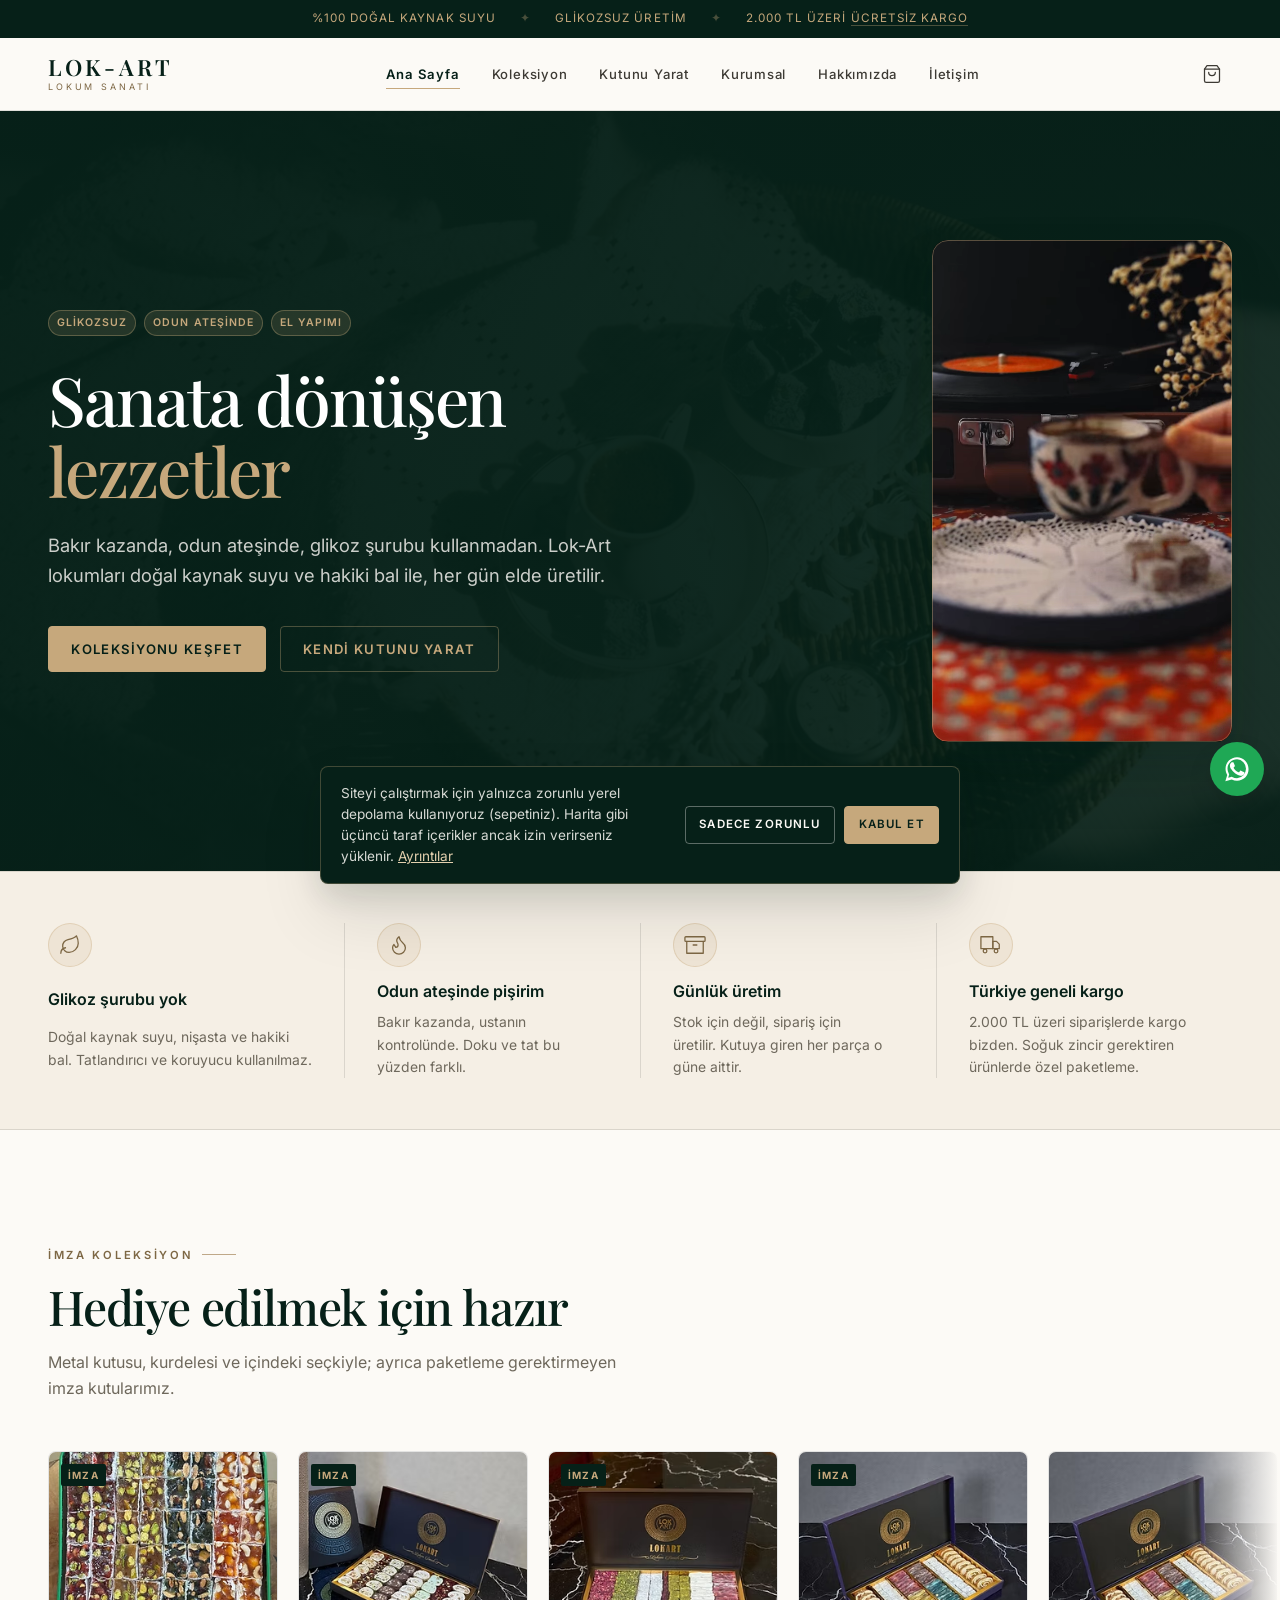
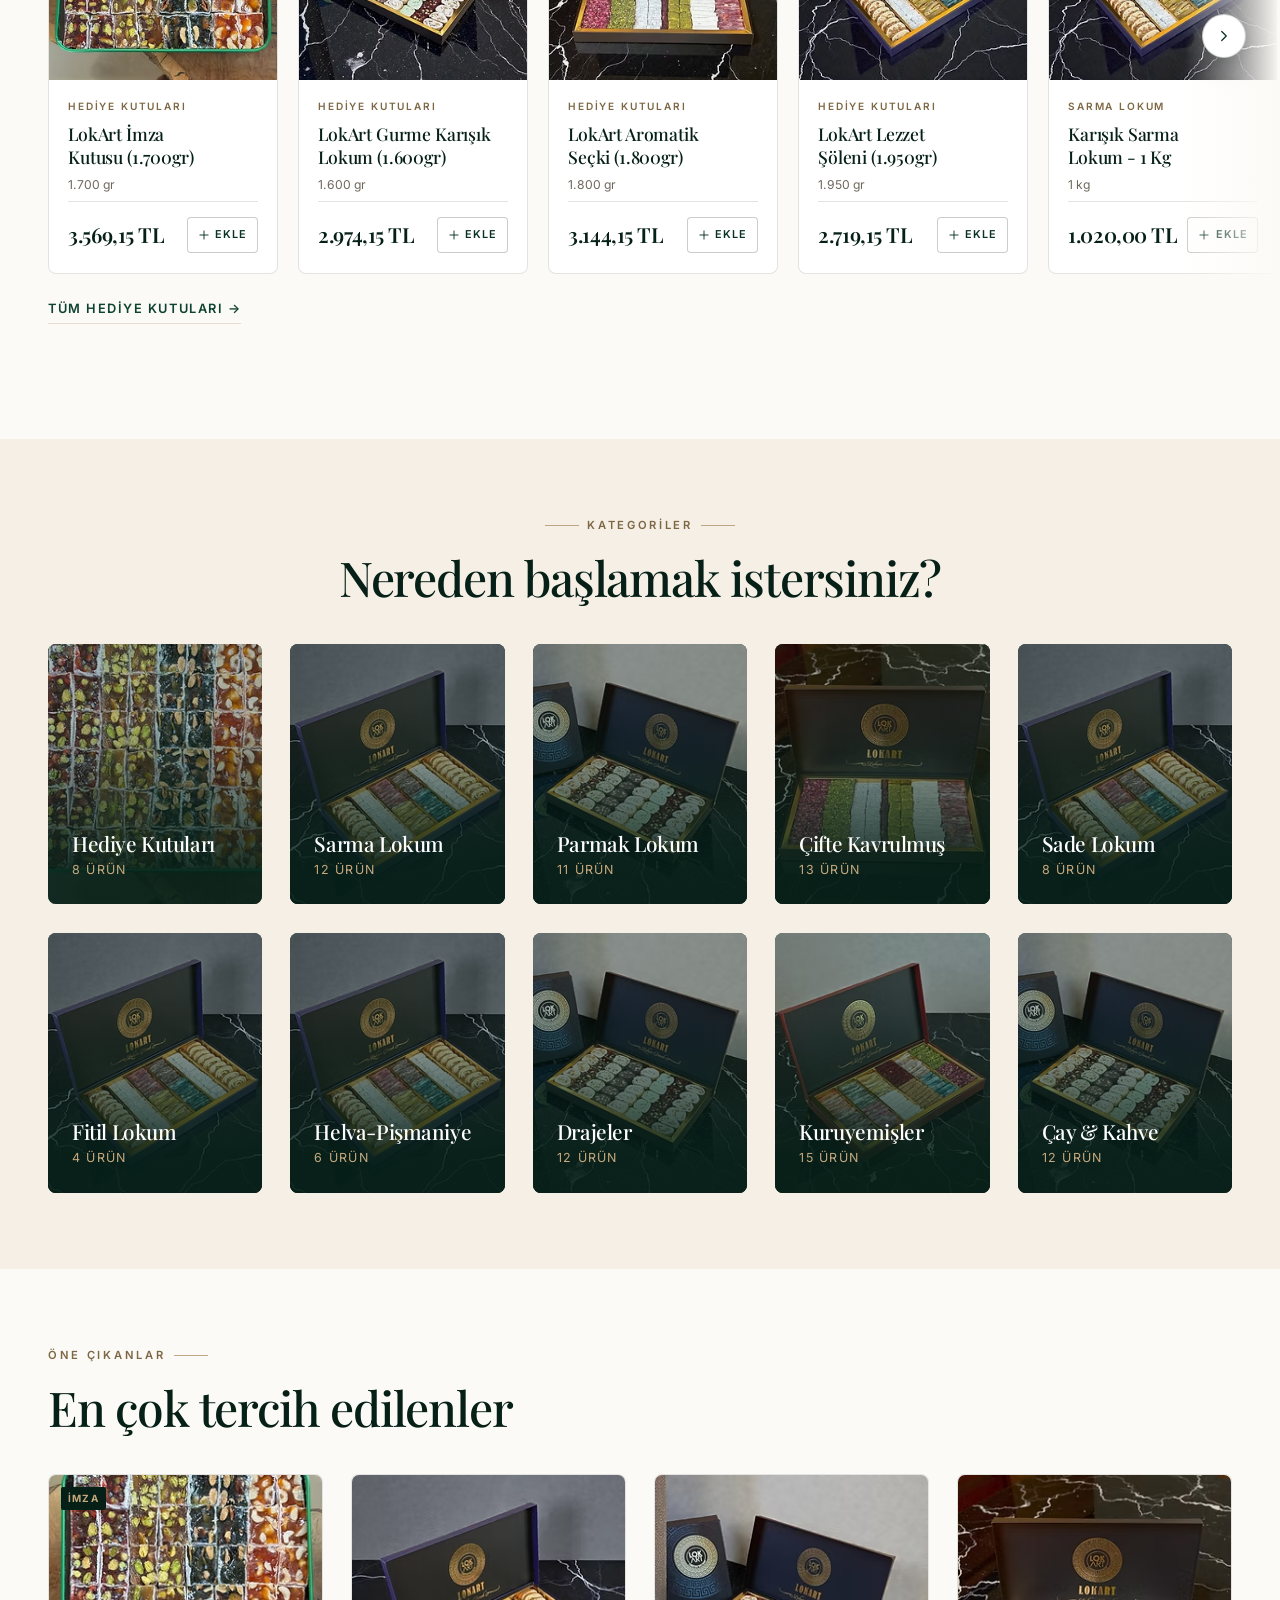
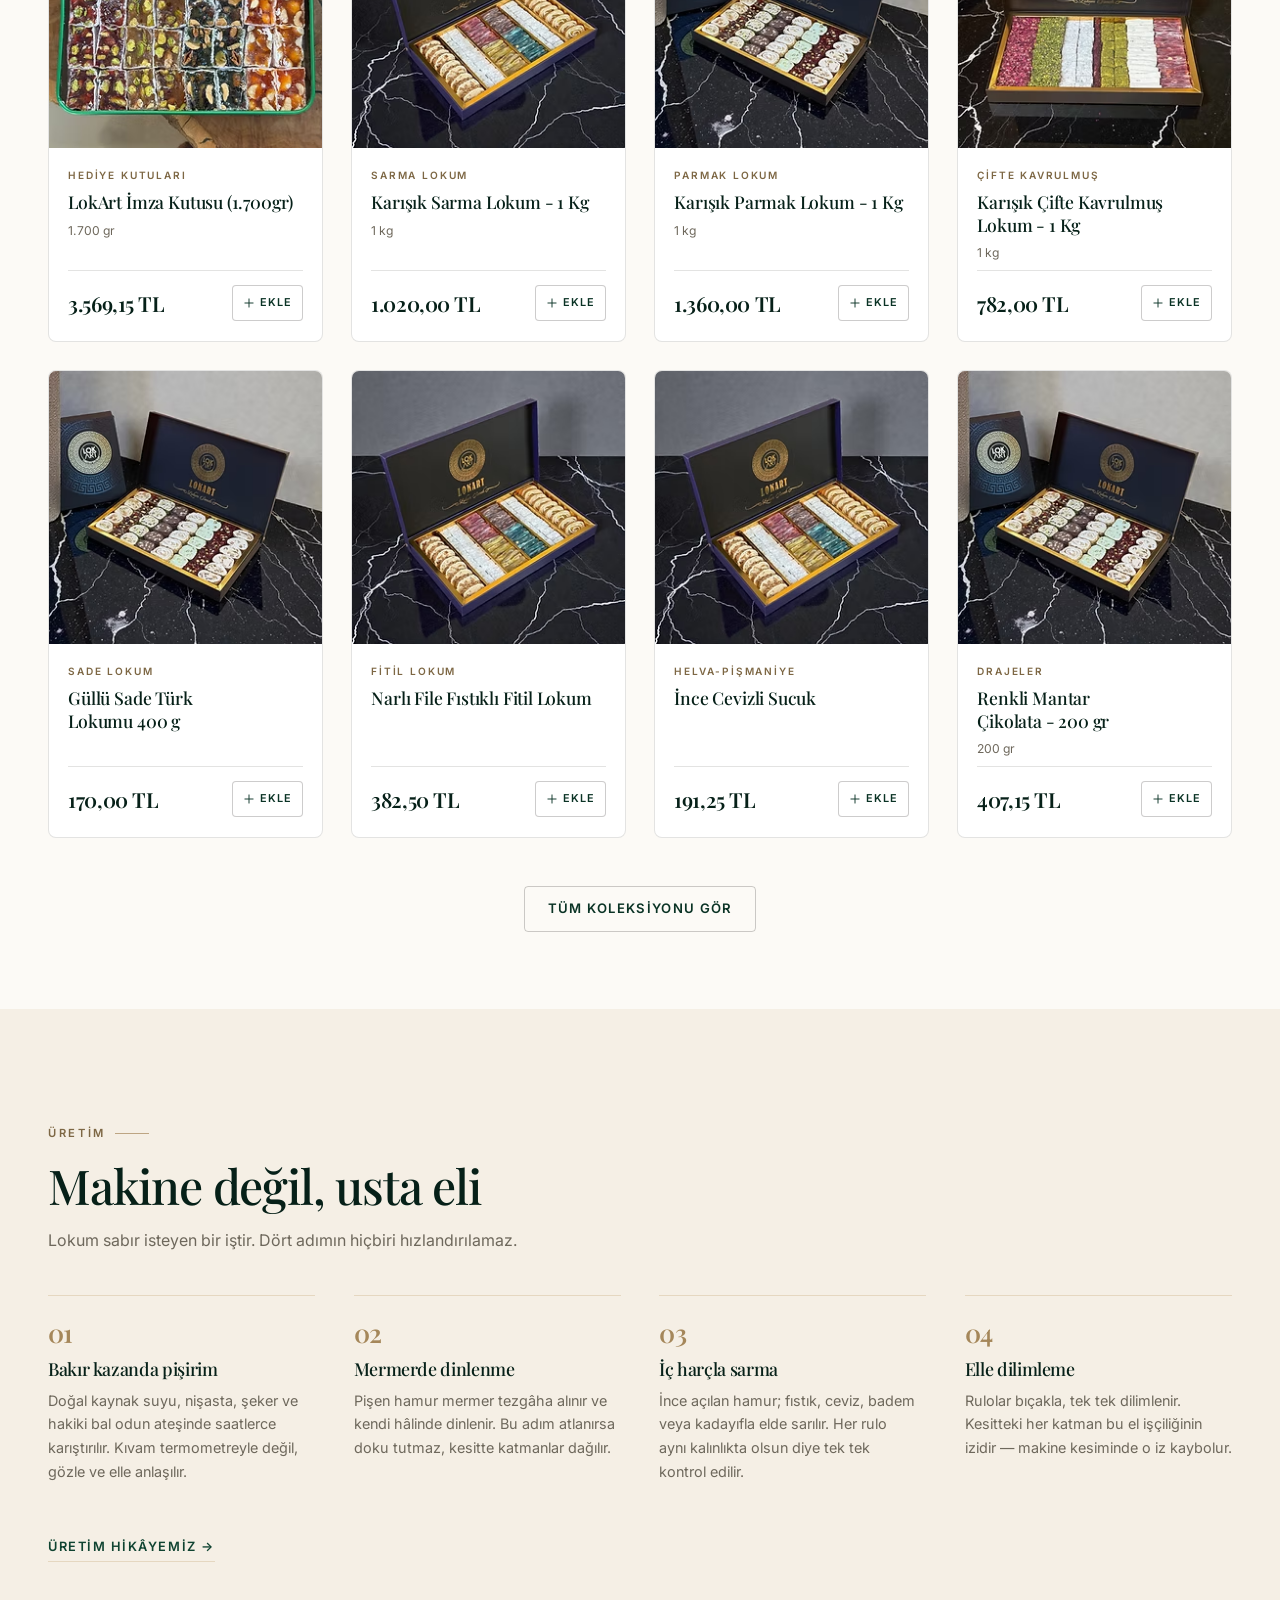
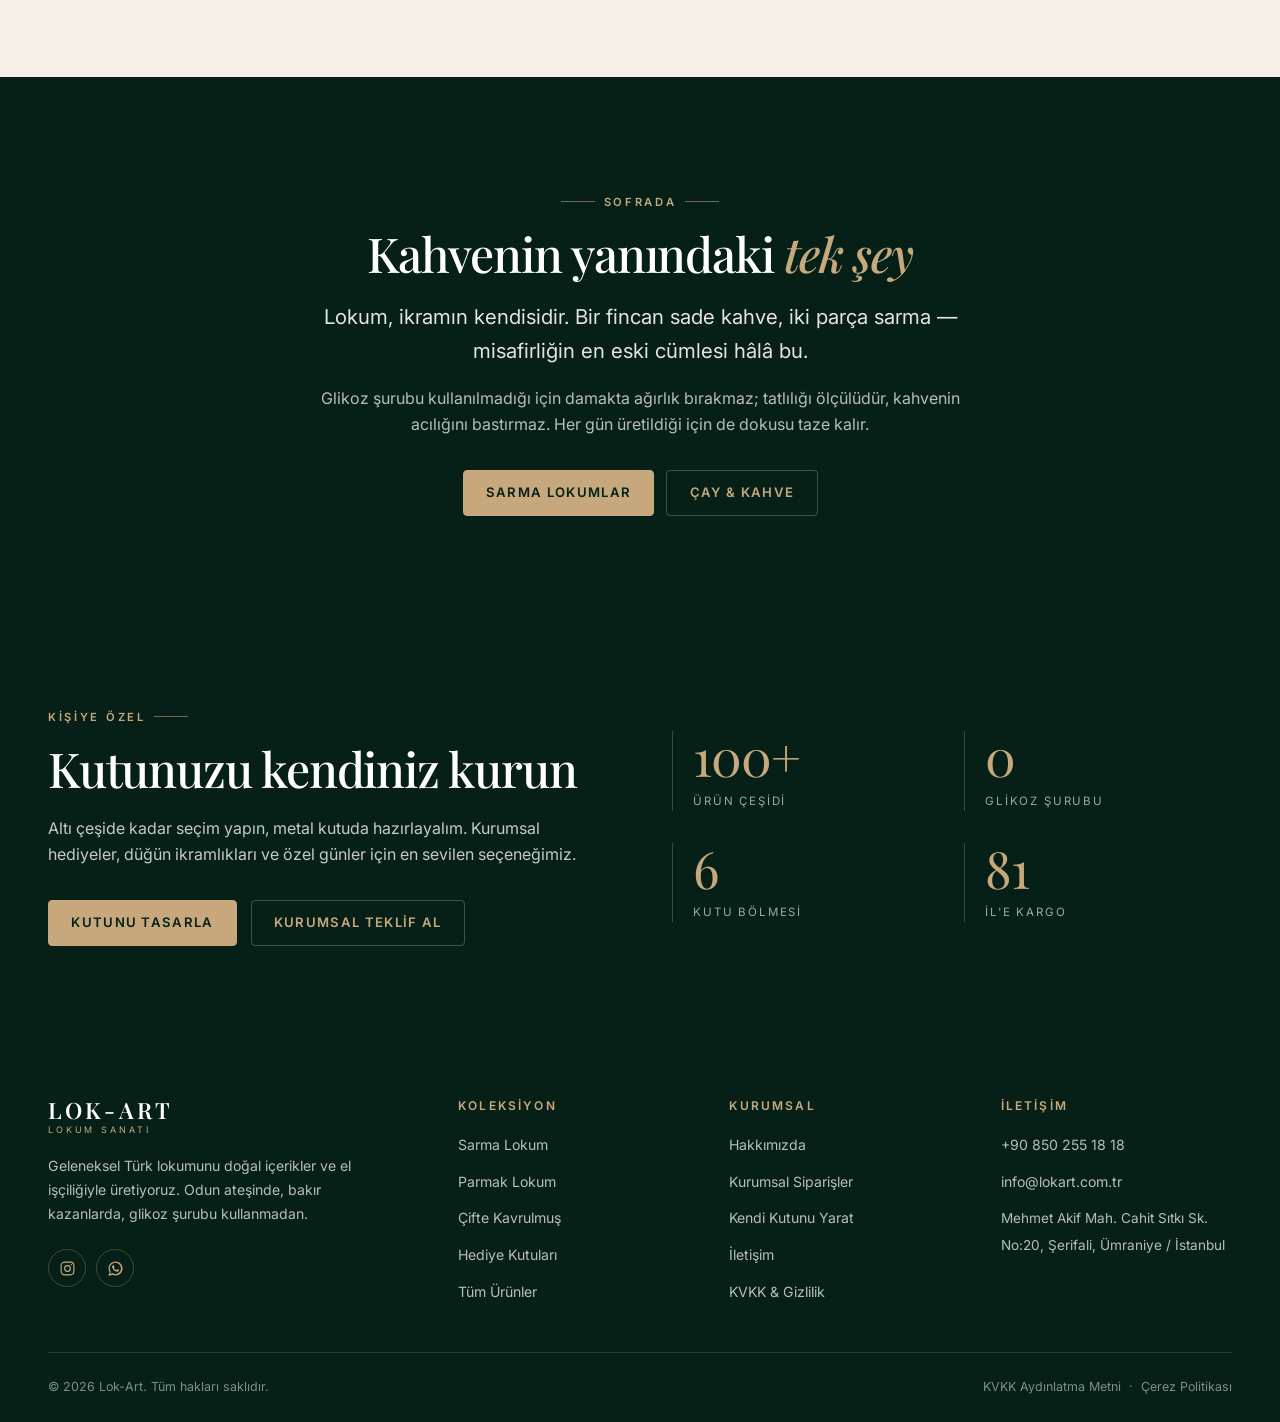
==== index.html @ fae3fe23 "." ====
<!DOCTYPE html>
<html lang="tr">
<head>
<meta charset="UTF-8">
<meta name="viewport" content="width=device-width, initial-scale=1">
<title>Lok-Art | Glikozsuz El Yapımı Premium Türk Lokumu</title>
<meta name="description" content="Odun ateşinde, bakır kazanda, glikoz şurubu kullanmadan üretilen el yapımı Türk lokumu. Sarma, parmak, çifte kavrulmuş lokum ve hediye kutuları. Türkiye geneli kargo.">
<meta name="theme-color" content="#062018">
<script>document.documentElement.className+=" js";</script>
<meta name="author" content="Lok-Art">
<link rel="canonical" href="https://www.lokart.com.tr/">

<meta property="og:type" content="website">
<meta property="og:site_name" content="Lok-Art">
<meta property="og:locale" content="tr_TR">
<meta property="og:title" content="Lok-Art | Glikozsuz El Yapımı Premium Türk Lokumu">
<meta property="og:description" content="Odun ateşinde, bakır kazanda, glikoz şurubu kullanmadan üretilen el yapımı Türk lokumu. Sarma, parmak, çifte kavrulmuş lokum ve hediye kutuları. Türkiye geneli kargo.">
<meta property="og:url" content="https://www.lokart.com.tr/">
<meta property="og:image" content="https://www.lokart.com.tr/assets/hero.jpg">
<meta property="og:image:width" content="1360">
<meta property="og:image:height" content="768">
<meta name="twitter:card" content="summary_large_image">

<link rel="icon" href="assets/favicon.svg" type="image/svg+xml">
<link rel="icon" href="favicon.ico" sizes="32x32">
<link rel="apple-touch-icon" href="apple-touch-icon.png">

<link rel="preconnect" href="https://fonts.googleapis.com">
<link rel="preconnect" href="https://fonts.gstatic.com" crossorigin>
<link rel="stylesheet" href="https://fonts.googleapis.com/css2?family=Playfair+Display:wght@500;600&family=Inter:wght@400;500;600;700&display=swap">
<link rel="stylesheet" href="style.css">
<script type="application/ld+json">
{
  "@context":"https://schema.org",
  "@type":"Store",
  "name":"Lok-Art",
  "description":"El yapımı, glikozsuz premium Türk lokumu üreticisi.",
  "url":"https://www.lokart.com.tr",
  "image":"https://www.lokart.com.tr/assets/hero.jpg",
  "telephone":"+908502551818",
  "email":"info@lokart.com.tr",
  "priceRange":"₺₺",
  "address":{
    "@type":"PostalAddress",
    "streetAddress":"Mehmet Akif Mah. Cahit Sıtkı Sk. No:20, Şerifali",
    "addressLocality":"Ümraniye",
    "addressRegion":"İstanbul",
    "addressCountry":"TR"
  },
  "openingHoursSpecification":[{
    "@type":"OpeningHoursSpecification",
    "dayOfWeek":["Monday","Tuesday","Wednesday","Thursday","Friday","Saturday"],
    "opens":"09:00","closes":"18:30"
  }],
  "sameAs":["https://www.instagram.com/lokum_sanati/"]
}
</script>
</head>
<body data-page="home">
<a class="skip-link" href="#main">İçeriğe geç</a>
<div class="topbar">
  <div class="container">
    <span>%100 Doğal Kaynak Suyu</span><span class="topbar__sep">✦</span>
    <span>Glikozsuz Üretim</span><span class="topbar__sep">✦</span>
    <span>2.000 TL üzeri <a href="iletisim.html">ücretsiz kargo</a></span>
  </div>
</div>

<header class="site-header">
  <div class="container">
    <a class="brand" href="index.html" aria-label="Lok-Art ana sayfa">
      <span class="brand__name">LOK-ART</span>
      <span class="brand__tag">Lokum Sanatı</span>
    </a>

    <nav class="nav" aria-label="Ana menü"><ul style="display:contents"><li><a href="index.html" aria-current="page">Ana Sayfa</a></li><li><a href="urunler.html">Koleksiyon</a></li><li><a href="kutunu-yarat.html">Kutunu Yarat</a></li><li><a href="kurumsal.html">Kurumsal</a></li><li><a href="hakkimizda.html">Hakkımızda</a></li><li><a href="iletisim.html">İletişim</a></li></ul></nav>

    <div class="header-actions">
      <button class="icon-btn cart-btn" type="button" data-open-cart aria-label="Sepeti aç">
        <svg viewBox="0 0 24 24" fill="none" stroke="currentColor" stroke-width="1.5" stroke-linecap="round" stroke-linejoin="round"><path d="M6 2 3 6v14a2 2 0 0 0 2 2h14a2 2 0 0 0 2-2V6l-3-4z"/><path d="M3 6h18"/><path d="M16 10a4 4 0 0 1-8 0"/></svg><span class="cart-btn__count" data-cart-count>0</span>
      </button>
      <button class="icon-btn burger" type="button" data-open-mnav aria-label="Menüyü aç"><svg viewBox="0 0 24 24" fill="none" stroke="currentColor" stroke-width="1.6" stroke-linecap="round"><path d="M3 6h18M3 12h18M3 18h18"/></svg></button>
    </div>
  </div>
</header>

<main id="main">

  <section class="hero">
    <div class="hero__bg">
      <!-- Masaüstü: fotoğraf (koyu perde altında doku olarak).
           Mobil: dikey videonun kendisi — oran 0.60 / 0.70, karenin %86'sı görünüyor
           ve küçültme olduğu için net kalıyor. -->
      <img src="assets/hero.jpg" srcset="assets/hero-mobil.jpg 900w, assets/hero.jpg 1360w" sizes="100vw" alt="" width="1360" height="768" fetchpriority="high" decoding="async">
      <video class="hero__bgvideo" data-ambient muted loop playsinline preload="none"
             poster="assets/atmosfer-poster.jpg" width="608" height="1016" aria-hidden="true" tabindex="-1">
        <source src="assets/atmosfer.webm" type="video/webm">
        <source src="assets/atmosfer.mp4" type="video/mp4">
      </video>
    </div>
    <div class="container">
      <div class="hero__grid">
      <div class="hero__inner">
        <div class="hero__badges">
          <span class="badge">Glikozsuz</span>
          <span class="badge">Odun Ateşinde</span>
          <span class="badge">El Yapımı</span>
        </div>
        <h1>Sanata dönüşen<br><em>lezzetler</em></h1>
        <p>Bakır kazanda, odun ateşinde, glikoz şurubu kullanmadan.
           Lok-Art lokumları doğal kaynak suyu ve hakiki bal ile, her gün elde üretilir.</p>
        <div class="hero__cta">
          <a class="btn btn--gold" href="urunler.html">Koleksiyonu keşfet</a>
          <a class="btn btn--outline-light" href="kutunu-yarat.html">Kendi kutunu yarat</a>
        </div>
      </div>
      <div class="hero__video">
        <video data-ambient muted loop playsinline preload="none"
               poster="assets/atmosfer-poster.jpg" width="608" height="1016"
               aria-label="Türk kahvesinin yanında ikram edilen Lok-Art lokumu">
          <source src="assets/atmosfer.webm" type="video/webm">
          <source src="assets/atmosfer.mp4" type="video/mp4">
        </video>
      </div>
      </div>
    </div>
  </section>

  <section class="values" aria-labelledby="valuesTitle">
    <div class="container">
      <h2 class="sr-only" id="valuesTitle">Lok-Art'ı ayıran dört şey</h2>
      <div class="values__grid">
        <div class="value reveal">
          <span class="value__icon"><svg viewBox="0 0 24 24" fill="none" stroke="currentColor" stroke-width="1.4" stroke-linecap="round" stroke-linejoin="round"><path d="M11 20A7 7 0 0 1 9.8 6.1C15.5 5 17 4.48 19 2c1 2 2 4.18 2 8 0 5.5-4.78 10-10 10Z"/><path d="M2 21c0-3 1.85-5.36 5.08-6"/></svg></span>
          <h3>Glikoz şurubu yok</h3>
          <p>Doğal kaynak suyu, nişasta ve hakiki bal. Tatlandırıcı ve koruyucu kullanılmaz.</p>
        </div>
        <div class="value reveal" data-delay="1">
          <span class="value__icon"><svg viewBox="0 0 24 24" fill="none" stroke="currentColor" stroke-width="1.4" stroke-linecap="round" stroke-linejoin="round"><path d="M8.5 14.5A2.5 2.5 0 0 0 11 12c0-1.38-.5-2-1-3-1.07-2.14-.42-4.03 2-6 .5 2.5 2 4.9 4 6.5 2 1.6 3 3.5 3 5.5a7 7 0 1 1-14 0c0-1.15.5-2.5 1.5-3.5Z"/></svg></span>
          <h3>Odun ateşinde pişirim</h3>
          <p>Bakır kazanda, ustanın kontrolünde. Doku ve tat bu yüzden farklı.</p>
        </div>
        <div class="value reveal" data-delay="2">
          <span class="value__icon"><svg viewBox="0 0 24 24" fill="none" stroke="currentColor" stroke-width="1.4" stroke-linecap="round" stroke-linejoin="round"><path d="M21 8v13H3V8"/><rect x="1" y="3" width="22" height="5" rx="1"/><path d="M10 12h4"/></svg></span>
          <h3>Günlük üretim</h3>
          <p>Stok için değil, sipariş için üretilir. Kutuya giren her parça o güne aittir.</p>
        </div>
        <div class="value reveal" data-delay="3">
          <span class="value__icon"><svg viewBox="0 0 24 24" fill="none" stroke="currentColor" stroke-width="1.4" stroke-linecap="round" stroke-linejoin="round"><path d="M1 3h13v13H1z"/><path d="M14 8h4l3 3v5h-7z"/><circle cx="5.5" cy="18.5" r="2"/><circle cx="17.5" cy="18.5" r="2"/></svg></span>
          <h3>Türkiye geneli kargo</h3>
          <p>2.000 TL üzeri siparişlerde kargo bizden. Soğuk zincir gerektiren ürünlerde özel paketleme.</p>
        </div>
      </div>
    </div>
  </section>

  <section class="section section--lg">
    <div class="container">
      <div class="section__head">
        <span class="eyebrow">İmza koleksiyon</span>
        <h2>Hediye edilmek için hazır</h2>
        <p>Metal kutusu, kurdelesi ve içindeki seçkiyle; ayrıca paketleme gerektirmeyen imza kutularımız.</p>
      </div>
      <div class="shelf">
        <div class="shelf__track" id="signatureShelf">
          <div class="skeleton skeleton-card"></div><div class="skeleton skeleton-card"></div>
          <div class="skeleton skeleton-card"></div><div class="skeleton skeleton-card"></div>
        </div>
      </div>
      <a class="link-arrow" href="urunler.html?kategori=hediye-kutulari">Tüm hediye kutuları &rarr;</a>
    </div>
  </section>

  <section class="section section--cream">
    <div class="container">
      <div class="section__head section__head--center">
        <span class="eyebrow">Kategoriler</span>
        <h2>Nereden başlamak istersiniz?</h2>
      </div>
      <div class="grid grid--4" id="categoryGrid"></div>
    </div>
  </section>

  <section class="section">
    <div class="container">
      <div class="section__head">
        <span class="eyebrow">Öne çıkanlar</span>
        <h2>En çok tercih edilenler</h2>
      </div>
      <div class="grid grid--products" id="featuredGrid"></div>
      <div class="text-center mt-7"><a class="btn btn--outline" href="urunler.html">Tüm koleksiyonu gör</a></div>
    </div>
  </section>

  <section class="section section--cream section--lg">
    <div class="container">
      <div class="section__head">
        <span class="eyebrow">Üretim</span>
        <h2>Makine değil, usta eli</h2>
        <p>Lokum sabır isteyen bir iştir. Dört adımın hiçbiri hızlandırılamaz.</p>
      </div>
      <ol class="steps">
        <li class="step reveal">
          <span class="step__no">01</span>
          <h3>Bakır kazanda pişirim</h3>
          <p>Doğal kaynak suyu, nişasta, şeker ve hakiki bal odun ateşinde saatlerce
             karıştırılır. Kıvam termometreyle değil, gözle ve elle anlaşılır.</p>
        </li>
        <li class="step reveal" data-delay="1">
          <span class="step__no">02</span>
          <h3>Mermerde dinlenme</h3>
          <p>Pişen hamur mermer tezgâha alınır ve kendi hâlinde dinlenir. Bu adım
             atlanırsa doku tutmaz, kesitte katmanlar dağılır.</p>
        </li>
        <li class="step reveal" data-delay="2">
          <span class="step__no">03</span>
          <h3>İç harçla sarma</h3>
          <p>İnce açılan hamur; fıstık, ceviz, badem veya kadayıfla elde sarılır.
             Her rulo aynı kalınlıkta olsun diye tek tek kontrol edilir.</p>
        </li>
        <li class="step reveal" data-delay="3">
          <span class="step__no">04</span>
          <h3>Elle dilimleme</h3>
          <p>Rulolar bıçakla, tek tek dilimlenir. Kesitteki her katman bu el
             işçiliğinin izidir — makine kesiminde o iz kaybolur.</p>
        </li>
      </ol>
      <div class="mt-7"><a class="link-arrow" href="hakkimizda.html">Üretim hikâyemiz &rarr;</a></div>
    </div>
  </section>

  <section class="showcase showcase--text">
    <div class="container container--narrow">
      <div class="showcase__body">
        <span class="eyebrow eyebrow--light">Sofrada</span>
        <h2>Kahvenin yanındaki <em>tek şey</em></h2>
        <p class="lead">Lokum, ikramın kendisidir. Bir fincan sade kahve, iki parça sarma —
           misafirliğin en eski cümlesi hâlâ bu.</p>
        <p>Glikoz şurubu kullanılmadığı için damakta ağırlık bırakmaz; tatlılığı ölçülüdür,
           kahvenin acılığını bastırmaz. Her gün üretildiği için de dokusu taze kalır.</p>
        <div class="showcase__cta">
          <a class="btn btn--gold" href="urunler.html?kategori=sarma-lokum">Sarma lokumlar</a>
          <a class="btn btn--outline-light" href="urunler.html?kategori=cay-kahve">Çay &amp; kahve</a>
        </div>
      </div>
    </div>
  </section>

  <section class="section section--dark">
    <div class="container">
      <div class="split">
        <div class="split__body">
          <span class="eyebrow eyebrow--light">Kişiye özel</span>
          <h2>Kutunuzu kendiniz kurun</h2>
          <p>Altı çeşide kadar seçim yapın, metal kutuda hazırlayalım. Kurumsal hediyeler,
             düğün ikramlıkları ve özel günler için en sevilen seçeneğimiz.</p>
          <div class="hero__cta mt-6">
            <a class="btn btn--gold" href="kutunu-yarat.html">Kutunu tasarla</a>
            <a class="btn btn--outline-light" href="kurumsal.html">Kurumsal teklif al</a>
          </div>
        </div>
        <div>
          <div class="stats">
            <div><div class="stat__num">100+</div><div class="stat__label">Ürün çeşidi</div></div>
            <div><div class="stat__num">0</div><div class="stat__label">Glikoz şurubu</div></div>
            <div><div class="stat__num">6</div><div class="stat__label">Kutu bölmesi</div></div>
            <div><div class="stat__num">81</div><div class="stat__label">İl'e kargo</div></div>
          </div>
        </div>
      </div>
    </div>
  </section>

</main>
<footer class="site-footer">
  <div class="container">
    <div class="footer-grid">
      <div>
        <span class="brand">
          <span class="brand__name">LOK-ART</span>
          <span class="brand__tag">Lokum Sanatı</span>
        </span>
        <p>Geleneksel Türk lokumunu doğal içerikler ve el işçiliğiyle üretiyoruz.
           Odun ateşinde, bakır kazanlarda, glikoz şurubu kullanmadan.</p>
        <div class="socials">
          <a href="#" data-cfg="instagram" target="_blank" rel="noopener" aria-label="Instagram"><svg viewBox="0 0 24 24" fill="none" stroke="currentColor" stroke-width="1.6"><rect x="3" y="3" width="18" height="18" rx="5"/><circle cx="12" cy="12" r="4"/><circle cx="17.5" cy="6.5" r="1" fill="currentColor" stroke="none"/></svg></a>
          <a href="#" data-wa-link="Merhaba, Lok-Art hakkında bilgi almak istiyorum." target="_blank" rel="noopener" aria-label="WhatsApp"><svg viewBox="0 0 24 24" fill="currentColor"><path d="M12.04 2C6.6 2 2.18 6.42 2.18 11.87c0 1.92.53 3.72 1.46 5.26L2 22.5l5.5-1.6a9.83 9.83 0 0 0 4.54 1.12h.01c5.44 0 9.86-4.42 9.86-9.87C21.91 6.42 17.49 2 12.04 2Zm0 17.98a8.1 8.1 0 0 1-4.16-1.15l-.3-.18-3.1.9.83-3.02-.2-.31a8.1 8.1 0 0 1-1.24-4.35c0-4.49 3.66-8.14 8.17-8.14a8.14 8.14 0 0 1 .01 16.25Zm4.47-6.1c-.24-.13-1.45-.72-1.67-.8-.23-.08-.39-.12-.55.12-.16.24-.63.8-.77.96-.14.16-.28.18-.52.06-.24-.12-1.01-.37-1.93-1.19-.71-.63-1.19-1.42-1.33-1.66-.14-.24-.02-.37.1-.49.11-.11.24-.28.36-.42.12-.14.16-.24.24-.4.08-.16.04-.3-.02-.42-.06-.12-.55-1.33-.76-1.82-.2-.48-.4-.41-.55-.42h-.47c-.16 0-.42.06-.64.3-.22.24-.84.82-.84 2s.86 2.32.98 2.48c.12.16 1.7 2.6 4.12 3.64.58.25 1.03.4 1.38.51.58.18 1.1.16 1.52.1.46-.07 1.45-.59 1.65-1.16.2-.57.2-1.06.14-1.16-.06-.1-.22-.16-.46-.28Z"/></svg></a>
        </div>
      </div>

      <div>
        <h2 class="footer-head">Koleksiyon</h2>
        <ul>
          <li><a href="urunler.html?kategori=sarma-lokum">Sarma Lokum</a></li>
          <li><a href="urunler.html?kategori=parmak-lokum">Parmak Lokum</a></li>
          <li><a href="urunler.html?kategori=cifte-kavrulmus">Çifte Kavrulmuş</a></li>
          <li><a href="urunler.html?kategori=hediye-kutulari">Hediye Kutuları</a></li>
          <li><a href="urunler.html">Tüm Ürünler</a></li>
        </ul>
      </div>

      <div>
        <h2 class="footer-head">Kurumsal</h2>
        <ul>
          <li><a href="hakkimizda.html">Hakkımızda</a></li>
          <li><a href="kurumsal.html">Kurumsal Siparişler</a></li>
          <li><a href="kutunu-yarat.html">Kendi Kutunu Yarat</a></li>
          <li><a href="iletisim.html">İletişim</a></li>
          <li><a href="kvkk.html">KVKK &amp; Gizlilik</a></li>
        </ul>
      </div>

      <div>
        <h2 class="footer-head">İletişim</h2>
        <ul>
          <li><a href="#" data-cfg="phoneDisplay">+90 850 255 18 18</a></li>
          <li><a href="#" data-cfg="email">info@lokart.com.tr</a></li>
          <li><span data-cfg="address" class="small"></span></li>
        </ul>
      </div>
    </div>

    <div class="footer-bottom">
      <span>&copy; <span id="year">2026</span> Lok-Art. Tüm hakları saklıdır.</span>
      <span><a href="kvkk.html">KVKK Aydınlatma Metni</a> &nbsp;·&nbsp; <a href="kvkk.html#cerez">Çerez Politikası</a></span>
    </div>
  </div>
</footer>

<script src="data/index.js" defer></script>
<script src="app.js" defer></script>
</body>
</html>
---- style.css ----
/* ==========================================================================
   LOK-ART — Tasarım Sistemi
   Yapı: 1 Tokenlar · 2 Reset · 3 Tipografi · 4 Yerleşim · 5 Bileşenler
         6 Header/Footer · 7 Sayfa blokları · 8 Yardımcılar · 9 Responsive
   ========================================================================== */

/* ------------------------------ 1. TOKENLAR ------------------------------ */
:root{
  /* Marka renkleri */
  --emerald-900:#062018;
  --emerald-800:#0A3325;
  --emerald-700:#0F4331;
  --emerald-600:#15573F;
  --emerald-50:#EDF3F0;

  --gold:#C6A87C;         /* koyu zeminde metin ve vurgu */
  --gold-light:#E3D0AE;
  --gold-dark:#A5875A;    /* çizgi, kenarlık, dekoratif — metin için değil */
  --gold-ink:#7D6744;     /* açık zeminde küçük metin: kontrast 5.2:1, AA geçer */

  --cream:#FCFAF6;
  --cream-2:#F5EFE5;
  --cream-3:#EDE4D6;

  --ink:#1B1A17;
  --ink-2:#3D3A34;
  --muted:#6E685C;
  --line:rgba(27,26,23,.12);
  --line-strong:rgba(27,26,23,.22);
  --line-gold:rgba(198,168,124,.35);

  --danger:#9C3B2E;
  --success:#2F6B4F;

  /* Ölçek */
  --container:1280px;
  --container-wide:1480px;
  --gutter:clamp(1.25rem, 4vw, 3rem);
  --radius-sm:4px;
  --radius:8px;
  --radius-lg:16px;

  /* Boşluk */
  --space-1:.25rem; --space-2:.5rem;  --space-3:.75rem; --space-4:1rem;
  --space-5:1.5rem; --space-6:2rem;   --space-7:3rem;   --space-8:4rem;
  --space-9:6rem;
  /* İki bölüm ritmi: liste bölümleri sıkı, öne çıkan bölümler geniş.
     Tek ölçü kullanınca sayfa monoton bir merdivene dönüşüyordu. */
  --section-y:clamp(3rem, 6vw, 5.5rem);
  --section-y-lg:clamp(4.5rem, 9vw, 8rem);

  /* Tipografi */
  --font-display:'Playfair Display', 'Georgia', serif;
  --font-body:'Inter', -apple-system, BlinkMacSystemFont, 'Segoe UI', Roboto, sans-serif;

  /* Gölge */
  --shadow-sm:0 1px 2px rgba(6,32,24,.06), 0 2px 8px rgba(6,32,24,.04);
  --shadow:0 4px 12px rgba(6,32,24,.07), 0 12px 32px rgba(6,32,24,.06);
  --shadow-lg:0 12px 32px rgba(6,32,24,.12), 0 32px 64px rgba(6,32,24,.10);

  /* Hareket */
  --ease:cubic-bezier(.22,.61,.36,1);
  --dur:.35s;

  --header-h:72px;
}

/* -------------------------------- 2. RESET ------------------------------- */
*,*::before,*::after{box-sizing:border-box}
html{-webkit-text-size-adjust:100%; scroll-behavior:smooth; scroll-padding-top:calc(var(--header-h) + 24px)}
body{
  margin:0;
  font-family:var(--font-body);
  font-size:1rem;
  line-height:1.65;
  color:var(--ink);
  background:var(--cream);
  -webkit-font-smoothing:antialiased;
  overflow-x:hidden;
}
body.is-locked{overflow:hidden}
img,video,svg{display:block; max-width:100%; height:auto}
picture{display:contents}
button,input,select,textarea{font:inherit; color:inherit}
button{background:none; border:0; cursor:pointer}
a{color:inherit; text-decoration:none}
ul,ol{margin:0; padding:0; list-style:none}
h1,h2,h3,h4,h5,p,figure{margin:0}
table{border-collapse:collapse; width:100%}
:focus-visible{outline:2px solid var(--gold-dark); outline-offset:3px; border-radius:2px}
::selection{background:var(--gold); color:var(--emerald-900)}

@media (prefers-reduced-motion:reduce){
  *,*::before,*::after{animation-duration:.01ms !important; animation-iteration-count:1 !important;
    transition-duration:.01ms !important; scroll-behavior:auto !important}
}

/* ------------------------------ 3. TİPOGRAFİ ----------------------------- */
/* Serif başlıklar puntoyla birlikte sıkılaşır: 64px'te -.015em fazla gevşek durur. */
h1,h2,h3,h4,.display{font-family:var(--font-display); font-weight:500; line-height:1.12;
  letter-spacing:-.02em; color:var(--emerald-900); text-wrap:balance}
h1,.h1{font-size:clamp(2.5rem, 5.6vw, 4.25rem); letter-spacing:-.03em; line-height:1.04}
h2,.h2{font-size:clamp(1.9rem, 3.8vw, 3rem); letter-spacing:-.025em; line-height:1.1}
h3,.h3{font-size:clamp(1.3rem, 2.2vw, 1.7rem)}
h4,.h4{font-size:1.05rem; font-family:var(--font-body); font-weight:600; letter-spacing:0}
p{max-width:68ch; text-wrap:pretty}
.lead{font-size:clamp(1.08rem,1.7vw,1.28rem); color:var(--ink-2); line-height:1.68; max-width:60ch}
.eyebrow{
  font-size:.7rem; letter-spacing:.24em; text-transform:uppercase; font-weight:600;
  color:var(--gold-ink); display:flex; align-items:center; gap:.75em;
  margin-bottom:var(--space-4);
}
/* Eyebrow'un yanındaki ince altın çizgi — bölüm başlangıcını görünür kılar */
.eyebrow::after{content:''; flex:0 0 34px; height:1px; background:var(--gold-dark); opacity:.7}
.eyebrow--light{color:var(--gold)}
.eyebrow--light::after{background:var(--gold); opacity:.55}
.section__head--center .eyebrow{justify-content:center}
.section__head--center .eyebrow::before{content:''; flex:0 0 34px; height:1px;
  background:var(--gold-dark); opacity:.7}
.gold{color:var(--gold-ink)}
.muted{color:var(--muted)}
small,.small{font-size:.85rem}

/* ------------------------------- 4. YERLEŞİM ----------------------------- */
.container{width:100%; max-width:var(--container); margin-inline:auto; padding-inline:var(--gutter)}
.container--narrow{max-width:820px}
.section{padding-block:var(--section-y)}
.section--lg{padding-block:var(--section-y-lg)}
.section--tight{padding-block:clamp(2.25rem,4.5vw,3.5rem)}
.section--dark{background:var(--emerald-900); color:var(--cream)}
.section--dark h1,.section--dark h2,.section--dark h3{color:#fff}
.section--dark p{color:rgba(252,250,246,.78)}
.section--cream{background:var(--cream-2)}

.section__head{margin-bottom:clamp(1.75rem,3.2vw,2.75rem); max-width:760px}
.section__head--center{margin-inline:auto; text-align:center}
.section__head p{margin-top:var(--space-4); color:var(--muted)}
.section__head--center p{margin-inline:auto}

.grid{display:grid; gap:clamp(1rem,2.2vw,2rem)}
.grid--products{grid-template-columns:repeat(auto-fill, minmax(240px,1fr))}
.grid--2{grid-template-columns:repeat(auto-fit, minmax(300px,1fr))}
.grid--3{grid-template-columns:repeat(auto-fit, minmax(260px,1fr))}
.grid--4{grid-template-columns:repeat(auto-fit, minmax(210px,1fr))}

.stack{display:flex; flex-direction:column; gap:var(--space-4)}
.row{display:flex; align-items:center; gap:var(--space-3); flex-wrap:wrap}
.row--between{justify-content:space-between}

/* ------------------------------ 5. BİLEŞENLER ---------------------------- */

/* -- Butonlar -- */
.btn{
  --btn-bg:var(--emerald-800); --btn-fg:#fff; --btn-bd:var(--emerald-800);
  display:inline-flex; align-items:center; justify-content:center; gap:.55em;
  padding:.85em 1.7em; min-height:46px;
  font-size:.82rem; font-weight:600; letter-spacing:.1em; text-transform:uppercase;
  background:var(--btn-bg); color:var(--btn-fg); border:1px solid var(--btn-bd);
  border-radius:var(--radius-sm); cursor:pointer; text-align:center;
  transition:background var(--dur) var(--ease), color var(--dur) var(--ease),
             border-color var(--dur) var(--ease), transform .15s var(--ease);
}
.btn:hover{--btn-bg:var(--emerald-600); --btn-bd:var(--emerald-600)}
.btn:active{transform:translateY(1px)}
.btn[disabled],.btn[aria-disabled="true"]{opacity:.4; cursor:not-allowed; transform:none}
.btn svg{width:18px; height:18px; flex-shrink:0}
.btn--sm svg{width:15px; height:15px}

.btn--gold{--btn-bg:var(--gold); --btn-fg:var(--emerald-900); --btn-bd:var(--gold)}
.btn--gold:hover{--btn-bg:var(--gold-light); --btn-bd:var(--gold-light)}
.btn--outline{--btn-bg:transparent; --btn-fg:var(--emerald-800); --btn-bd:var(--line-strong)}
.btn--outline:hover{--btn-bg:var(--emerald-800); --btn-fg:#fff; --btn-bd:var(--emerald-800)}
.btn--outline-light{--btn-bg:transparent; --btn-fg:var(--gold); --btn-bd:var(--line-gold)}
.btn--outline-light:hover{--btn-bg:var(--gold); --btn-fg:var(--emerald-900); --btn-bd:var(--gold)}
.btn--wa{--btn-bg:#1FA855; --btn-fg:#fff; --btn-bd:#1FA855}
.btn--wa:hover{--btn-bg:#178a44; --btn-bd:#178a44}
.btn--sm{padding:.6em 1.15em; min-height:38px; font-size:.72rem}
.btn--block{width:100%}

.link-arrow{
  display:inline-flex; align-items:center; gap:.5em; font-size:.8rem; font-weight:600;
  letter-spacing:.12em; text-transform:uppercase; color:var(--emerald-700);
  border-bottom:1px solid var(--line-gold); padding-bottom:.35em;
  transition:gap .25s var(--ease), color .25s var(--ease), border-color .25s var(--ease);
}
.link-arrow:hover{gap:.9em; color:var(--gold-ink); border-color:var(--gold)}
.link-arrow--light{color:var(--gold)}
.link-arrow--light:hover{color:var(--gold-light)}

/* -- Rozet / etiket -- */
.badge{
  display:inline-flex; align-items:center; gap:.4em;
  padding:.35em .75em; font-size:.66rem; font-weight:600; letter-spacing:.1em;
  text-transform:uppercase; color:var(--emerald-700);
  background:var(--emerald-50); border:1px solid var(--line-gold); border-radius:100px;
}
.badge--gold{background:rgba(198,168,124,.16); color:var(--gold-ink)}
.badge--solid{background:var(--gold); color:var(--emerald-900); border-color:var(--gold)}

/* -- Ürün kartı -- */
.card{
  position:relative; display:flex; flex-direction:column; height:100%;
  background:#fff; border:1px solid var(--line); border-radius:var(--radius);
  overflow:hidden;
  transition:transform var(--dur) var(--ease), box-shadow var(--dur) var(--ease),
    border-color var(--dur) var(--ease);
}
.card:hover{transform:translateY(-5px); box-shadow:var(--shadow-lg); border-color:var(--line-gold)}
.card:focus-within{border-color:var(--gold)}
.card__media{position:relative; aspect-ratio:1; background:var(--cream-2); overflow:hidden}
.card__media img{width:100%; height:100%; object-fit:cover; transition:transform .6s var(--ease)}
.card:hover .card__media img{transform:scale(1.05)}
.card__flag{
  position:absolute; top:12px; left:12px; z-index:2;
  padding:.3em .7em; font-size:.62rem; font-weight:700; letter-spacing:.12em;
  text-transform:uppercase; background:var(--emerald-900); color:var(--gold); border-radius:2px;
}
.card__body{display:flex; flex-direction:column; flex:1; gap:.4rem; padding:1.15rem 1.2rem 1.25rem}
.card__cat{font-size:.63rem; letter-spacing:.18em; text-transform:uppercase; color:var(--gold-ink); font-weight:600}
.card__title{
  font-family:var(--font-display); font-size:1.1rem; font-weight:500; line-height:1.3;
  letter-spacing:-.01em; color:var(--emerald-900); margin-top:.1rem;
  display:-webkit-box; -webkit-line-clamp:2; -webkit-box-orient:vertical; overflow:hidden;
}
.card__meta{font-size:.76rem; color:var(--muted)}
.card__foot{
  display:flex; align-items:center; justify-content:space-between; gap:.6rem;
  margin-top:auto; padding-top:.9rem; border-top:1px solid var(--line);
}
.card__price{font-family:var(--font-display); font-size:1.3rem; font-weight:600;
  color:var(--emerald-900); white-space:nowrap; letter-spacing:-.02em}
.card__link{position:absolute; inset:0; z-index:1}
/* "+" yerine yazılı düğme: ne yaptığı tahmin gerektirmesin */
.card__add{
  position:relative; z-index:2; flex-shrink:0;
  display:inline-flex; align-items:center; gap:.4em;
  height:36px; padding-inline:.85em;
  font-size:.68rem; font-weight:600; letter-spacing:.1em; text-transform:uppercase;
  border:1px solid var(--line-strong); border-radius:var(--radius-sm);
  color:var(--emerald-800); background:#fff;
  transition:background .25s var(--ease), color .25s var(--ease), border-color .25s var(--ease);
}
.card__add:hover{background:var(--emerald-800); color:#fff; border-color:var(--emerald-800)}
.card__add svg{width:14px; height:14px}
.card__flag + picture img, .card__media picture{border-radius:0}

/* -- Yatay kaydırmalı raf -- */
/* Rafın sağa devam ettiği görünsün: kenarda solma + ok düğmeleri */
.shelf{position:relative}
.shelf::after{
  content:''; position:absolute; inset-block:0; right:calc(var(--gutter) * -1); width:96px;
  background:linear-gradient(to left, var(--cream), transparent);
  pointer-events:none; z-index:2;
}
.section--cream .shelf::after{background:linear-gradient(to left, var(--cream-2), transparent)}
.shelf__nav{
  position:absolute; top:38%; z-index:3; width:44px; height:44px;
  display:none; place-items:center; border-radius:100px;
  background:#fff; border:1px solid var(--line-strong); color:var(--emerald-800);
  box-shadow:var(--shadow); transition:background .2s var(--ease), color .2s var(--ease);
}
.shelf__nav:hover{background:var(--emerald-800); color:#fff; border-color:var(--emerald-800)}
.shelf__nav[hidden]{display:none !important}
.shelf__nav--prev{left:-14px}
.shelf__nav--next{right:-14px}
.shelf__nav svg{width:18px; height:18px}
@media (hover:hover) and (min-width:861px){ .shelf__nav{display:grid} }
.shelf__track{
  display:grid; grid-auto-flow:column; grid-auto-columns:minmax(230px,265px);
  gap:1.25rem; overflow-x:auto; scroll-snap-type:x mandatory;
  padding-block:.5rem 1.25rem; margin-inline:calc(var(--gutter) * -1); padding-inline:var(--gutter);
  /* Snap noktası gutter'ı hesaba katsın; yoksa raf açılışta 48px kaymış başlıyor
     ve "başa döndük mü" kontrolü hep yanlış sonuç veriyor. */
  scroll-padding-inline:var(--gutter);
  scrollbar-width:thin; scrollbar-color:var(--line-strong) transparent;
}
.shelf__track > *{scroll-snap-align:start}
.shelf__track::-webkit-scrollbar{height:5px}
.shelf__track::-webkit-scrollbar-thumb{background:var(--line-strong); border-radius:100px}
.shelf__track::-webkit-scrollbar-track{background:transparent}

/* -- Filtre çubuğu -- */
/* Yüzlerce üründe filtreler ekranda kalmalı: aşağı kaydırırken yapışır */
.filterbar{
  position:sticky; top:calc(var(--header-h) - 1px); z-index:40;
  background:var(--cream); border-bottom:1px solid var(--line);
  margin-inline:calc(var(--gutter) * -1); padding-inline:var(--gutter);
  transition:box-shadow .25s var(--ease);
}
.filterbar.is-stuck{box-shadow:0 6px 20px rgba(6,32,24,.07)}
/* Kategoriler tek satırda kalır: yapışkan çubuk ikinci satıra taşıp ekranı yemesin.
   Taşan kısım yatay kaydırılır, sağ kenardaki solma devamı olduğunu gösterir. */
.filterbar{position:sticky}
.filterbar__scroll{position:relative}
.filterbar__scroll::after{
  content:''; position:absolute; inset-block:0; right:calc(var(--gutter) * -1); width:56px;
  background:linear-gradient(to left, var(--cream), transparent); pointer-events:none;
}
.filterbar .chips{
  display:flex; flex-wrap:nowrap; gap:.5rem; overflow-x:auto; padding-block:.85rem;
  scrollbar-width:none; -ms-overflow-style:none;
}
.filterbar .chips::-webkit-scrollbar{display:none}
.filterbar .chip{flex:0 0 auto}

.toolbar{
  display:flex; flex-wrap:wrap; gap:.75rem 1rem; align-items:center;
  padding-block:1rem; margin-bottom:1.75rem;
}
.toolbar .search{flex:1 1 240px; max-width:380px; min-width:0}
.toolbar__spacer{flex:1 1 auto}
.toolbar__count{font-variant-numeric:tabular-nums; white-space:nowrap}
.toolbar__sort{display:flex; align-items:center; gap:.6rem; flex:0 0 auto}
@media (max-width:640px){
  /* Mobilde araç çubuğu 4 satıra yayılıp ürünleri ekrandan itiyordu:
     arama tek satır, fiyat ve sıralama yan yana, sayaç altta ince bir satır. */
  .toolbar{gap:.55rem; padding-block:.85rem; margin-bottom:1.25rem}
  .toolbar .search{flex:1 1 100%; max-width:none; order:1}
  #priceSelect{flex:1 1 0; min-width:0 !important; order:2}
  .toolbar__spacer{display:none}
  .toolbar__sort{flex:1 1 0; min-width:0; gap:.4rem; order:3}
  .toolbar__sort label{display:none}
  .toolbar__sort .select{flex:1; min-width:0 !important}
  .toolbar__count{order:4; flex:1 1 100%; margin-top:.15rem}
}

/* Sayfalama */
.pager{display:flex; justify-content:center; align-items:center; gap:.35rem; flex-wrap:wrap; margin-top:clamp(2rem,4vw,3rem)}
.pager__btn{
  min-width:42px; height:42px; padding-inline:.7em;
  display:inline-flex; align-items:center; justify-content:center;
  font-size:.85rem; font-weight:500; font-variant-numeric:tabular-nums;
  color:var(--ink-2); background:#fff;
  border:1px solid var(--line); border-radius:var(--radius-sm);
  transition:border-color .2s var(--ease), background .2s var(--ease), color .2s var(--ease);
}
.pager__btn:hover:not([disabled]):not(.is-active){border-color:var(--gold); color:var(--gold-ink)}
.pager__btn.is-active{background:var(--emerald-800); border-color:var(--emerald-800); color:#fff}
.pager__btn[disabled]{opacity:.35; cursor:not-allowed}
.pager__gap{padding-inline:.3rem; color:var(--muted)}
.pager__info{width:100%; text-align:center; margin-top:.85rem; font-size:.8rem; color:var(--muted)}
.chips{display:flex; gap:.5rem; flex-wrap:wrap}
.chip{
  padding:.5em 1em; font-size:.78rem; font-weight:500; color:var(--ink-2);
  background:transparent; border:1px solid var(--line-strong); border-radius:100px;
  transition:all .25s var(--ease); white-space:nowrap;
}
.chip:hover{border-color:var(--gold); color:var(--gold-ink)}
.chip[aria-pressed="true"],.chip.is-active{background:var(--emerald-800); color:#fff; border-color:var(--emerald-800)}
.chip__n{font-size:.72em; opacity:.55; font-variant-numeric:tabular-nums; margin-left:.15em}
.chip.is-active .chip__n{opacity:.75}

.select, .input, .textarea{
  width:100%; padding:.75em 1em; min-height:46px;
  background:#fff; color:var(--ink);
  border:1px solid var(--line-strong); border-radius:var(--radius-sm);
  transition:border-color .25s var(--ease), box-shadow .25s var(--ease);
}
.select{
  appearance:none; padding-right:2.5em; cursor:pointer;
  background-image:url("data:image/svg+xml,%3Csvg xmlns='http://www.w3.org/2000/svg' viewBox='0 0 12 8'%3E%3Cpath fill='%236E685C' d='M6 8 0 0h12z'/%3E%3C/svg%3E");
  background-repeat:no-repeat; background-position:right 1em center; background-size:10px;
}
.input:focus,.select:focus,.textarea:focus{
  outline:none; border-color:var(--gold); box-shadow:0 0 0 3px rgba(198,168,124,.2);
}
.textarea{min-height:120px; resize:vertical; line-height:1.6}
.search{position:relative; min-width:min(280px,100%)}
.search .input{padding-left:2.75em}
.search svg{position:absolute; left:1em; top:50%; transform:translateY(-50%); width:16px; height:16px; color:var(--muted); pointer-events:none}

/* -- Form -- */
.form{display:grid; gap:1.1rem}
.form__row{display:grid; gap:1.1rem; grid-template-columns:repeat(auto-fit,minmax(220px,1fr))}
.field{display:grid; gap:.4rem}
.field > label{font-size:.78rem; font-weight:600; letter-spacing:.06em; color:var(--ink-2)}
.field .hint{font-size:.75rem; color:var(--muted)}
.field--error .input,.field--error .textarea,.field--error .select{border-color:var(--danger)}
.field .error{font-size:.75rem; color:var(--danger); display:none}
.field--error .error{display:block}
.form--dark .input,.form--dark .textarea,.form--dark .select{
  background:rgba(255,255,255,.06); border-color:rgba(198,168,124,.28); color:#fff;
}
.form--dark .input::placeholder,.form--dark .textarea::placeholder{color:rgba(255,255,255,.4)}
.form--dark .field > label{color:var(--gold)}
.form--dark .select{background-image:url("data:image/svg+xml,%3Csvg xmlns='http://www.w3.org/2000/svg' viewBox='0 0 12 8'%3E%3Cpath fill='%23C6A87C' d='M6 8 0 0h12z'/%3E%3C/svg%3E")}
.form--dark option{color:var(--ink)}

.checkbox{display:flex; gap:.65rem; align-items:flex-start; font-size:.82rem; color:var(--muted); line-height:1.5}
.checkbox input{width:18px; height:18px; margin-top:.15rem; accent-color:var(--emerald-700); flex-shrink:0}

/* -- Bildirim -- */
/* Sepet çekmecesi ve WhatsApp butonunun üstüne binmemesi için sol altta konumlanır. */
.toasts{position:fixed; left:1rem; bottom:1rem; z-index:200; display:flex; flex-direction:column; gap:.6rem; pointer-events:none}
.toast{
  display:flex; align-items:center; gap:.7rem; max-width:min(360px,calc(100vw - 2rem));
  padding:.9rem 1.15rem; background:var(--emerald-900); color:var(--cream);
  border-left:3px solid var(--gold); border-radius:var(--radius-sm);
  box-shadow:var(--shadow-lg); font-size:.87rem; line-height:1.45;
  animation:toast-in .4s var(--ease);
}
.toast.is-out{animation:toast-out .3s var(--ease) forwards}
@keyframes toast-in{from{opacity:0; transform:translateY(12px) scale(.97)}to{opacity:1; transform:none}}
@keyframes toast-out{to{opacity:0; transform:translateX(20px)}}

/* -- Sepet çekmecesi -- */
.overlay{
  position:fixed; inset:0; z-index:120; background:rgba(6,32,24,.5);
  backdrop-filter:blur(3px); opacity:0; visibility:hidden; transition:opacity var(--dur) var(--ease), visibility var(--dur);
}
.overlay.is-open{opacity:1; visibility:visible}

.drawer{
  position:fixed; top:0; right:0; bottom:0; z-index:130;
  width:min(430px,100vw); display:flex; flex-direction:column;
  background:var(--cream); box-shadow:var(--shadow-lg);
  transform:translateX(100%); transition:transform var(--dur) var(--ease);
  visibility:hidden;
}
.drawer.is-open{transform:none; visibility:visible}
.drawer__head{
  display:flex; align-items:center; justify-content:space-between; gap:1rem;
  padding:1.25rem var(--space-5); border-bottom:1px solid var(--line); flex-shrink:0;
}
.drawer__title{font-family:var(--font-display); font-size:1.3rem; color:var(--emerald-900)}
.drawer__body{flex:1; overflow-y:auto; padding:var(--space-5); display:flex; flex-direction:column; gap:1rem}
.drawer__foot{padding:var(--space-5); border-top:1px solid var(--line); background:#fff; flex-shrink:0}
.icon-btn{
  width:40px; height:40px; display:grid; place-items:center; border-radius:50%;
  color:var(--ink-2); transition:background .2s var(--ease), color .2s var(--ease);
}
.icon-btn:hover{background:var(--cream-3); color:var(--emerald-900)}
.icon-btn svg{width:20px; height:20px}

.line-item{display:grid; grid-template-columns:72px 1fr auto; gap:.9rem; align-items:start;
  padding-bottom:1rem; border-bottom:1px solid var(--line)}
.line-item:last-child{border-bottom:0; padding-bottom:0}
.line-item__img{width:72px; aspect-ratio:1; object-fit:cover; border-radius:var(--radius-sm); background:var(--cream-2)}
.line-item__name{font-size:.87rem; font-weight:600; line-height:1.35; color:var(--emerald-900); margin-bottom:.2rem}
.line-item__meta{font-size:.75rem; color:var(--muted)}
.line-item__price{font-weight:600; font-size:.9rem; white-space:nowrap; color:var(--emerald-800)}
.qty{display:inline-flex; align-items:center; border:1px solid var(--line-strong); border-radius:var(--radius-sm); margin-top:.45rem}
.qty button{width:28px; height:28px; display:grid; place-items:center; font-size:1rem; color:var(--ink-2); line-height:1}
.qty button:hover{color:var(--emerald-900); background:var(--cream-2)}
.qty span{min-width:30px; text-align:center; font-size:.85rem; font-weight:600}
.line-item__remove{font-size:.72rem; color:var(--muted); text-decoration:underline; margin-top:.4rem; display:inline-block}
.line-item__remove:hover{color:var(--danger)}

.totals{display:grid; gap:.5rem; margin-bottom:1rem}
.totals__row{display:flex; justify-content:space-between; font-size:.87rem; color:var(--muted)}
.totals__row--grand{padding-top:.6rem; border-top:1px solid var(--line);
  font-family:var(--font-display); font-size:1.35rem; color:var(--emerald-900); font-weight:600}

.empty{display:grid; place-items:center; gap:1rem; text-align:center; padding:3rem 1rem; color:var(--muted)}
.empty svg{width:44px; height:44px; color:var(--line-strong)}

/* -- Açılır kapanır (SSS) -- */
.acc{border-top:1px solid var(--line)}
.acc__item{border-bottom:1px solid var(--line)}
.acc__btn{
  display:flex; justify-content:space-between; align-items:center; gap:1rem; width:100%;
  padding:1.35rem 0; text-align:left; font-size:1rem; font-weight:600; color:var(--emerald-900);
}
.acc__btn:hover{color:var(--gold-ink)}
.acc__btn::after{content:'+'; font-size:1.5rem; font-weight:400; color:var(--gold-dark); transition:transform .3s var(--ease)}
.acc__btn[aria-expanded="true"]::after{transform:rotate(45deg)}
.acc__panel{display:grid; grid-template-rows:0fr; transition:grid-template-rows .35s var(--ease)}
.acc__btn[aria-expanded="true"] + .acc__panel{grid-template-rows:1fr}
.acc__panel > div{overflow:hidden}
.acc__panel p{padding-bottom:1.35rem; color:var(--muted); font-size:.94rem}

/* -- Ekmek kırıntısı -- */
.breadcrumb{display:flex; flex-wrap:wrap; gap:.45rem; align-items:center; font-size:.78rem; color:var(--muted); padding-block:1.5rem}
.breadcrumb a:hover{color:var(--gold-ink); text-decoration:underline}
.breadcrumb span[aria-current]{color:var(--ink-2)}

/* ---------------------------- 6. HEADER / FOOTER ------------------------- */
.topbar{
  background:var(--emerald-900); color:var(--gold);
  font-size:.73rem; letter-spacing:.09em; text-transform:uppercase;
}
.topbar .container{display:flex; align-items:center; justify-content:center; gap:1.5rem;
  min-height:38px; text-align:center; flex-wrap:wrap; padding-block:.4rem}
.topbar a{border-bottom:1px solid var(--line-gold)}
.topbar a:hover{color:var(--gold-light)}
.topbar__sep{opacity:.35}

.site-header{
  position:sticky; top:0; z-index:100;
  background:var(--cream);
  border-bottom:1px solid var(--line);
  transition:box-shadow .3s var(--ease);
}
.site-header.is-stuck{box-shadow:var(--shadow-sm)}
.site-header .container{display:flex; align-items:center; justify-content:space-between; gap:1.5rem; min-height:var(--header-h)}

.brand{display:inline-flex; flex-direction:column; line-height:1; flex-shrink:0}
.brand__name{font-family:var(--font-display); font-size:1.4rem; font-weight:600; letter-spacing:.14em; color:var(--emerald-900)}
.brand__tag{font-size:.56rem; letter-spacing:.32em; text-transform:uppercase; color:var(--gold-ink); margin-top:.3rem}

.nav{display:flex; gap:2rem; align-items:center}
.nav a{
  position:relative; font-size:.82rem; font-weight:500; letter-spacing:.06em; color:var(--ink-2);
  padding-block:.4rem; transition:color .25s var(--ease);
}
.nav a::after{
  content:''; position:absolute; left:0; right:100%; bottom:0; height:1px;
  background:var(--gold); transition:right .3s var(--ease);
}
.nav a:hover{color:var(--emerald-900)}
.nav a:hover::after,.nav a[aria-current="page"]::after{right:0}
.nav a[aria-current="page"]{color:var(--emerald-900); font-weight:600}

.header-actions{display:flex; align-items:center; gap:.35rem; flex-shrink:0}
.cart-btn{position:relative}
.cart-btn__count{
  position:absolute; top:2px; right:2px; min-width:18px; height:18px; padding:0 4px;
  display:grid; place-items:center; font-size:.65rem; font-weight:700;
  background:var(--gold); color:var(--emerald-900); border-radius:100px;
  transform:scale(0); transition:transform .3s var(--ease);
}
.cart-btn__count.is-visible{transform:scale(1)}
.burger{display:none}

.mobile-nav{
  position:fixed; inset:0 0 0 auto; z-index:130; width:min(340px,88vw);
  background:var(--emerald-900); color:var(--cream);
  transform:translateX(100%); transition:transform var(--dur) var(--ease);
  visibility:hidden; display:flex; flex-direction:column; padding:1.25rem var(--space-5) 2rem;
  overflow-y:auto;
}
.mobile-nav.is-open{transform:none; visibility:visible}
.mobile-nav__head{display:flex; justify-content:space-between; align-items:center; margin-bottom:2rem}
.mobile-nav__head .icon-btn{color:var(--gold)}
.mobile-nav__head .icon-btn:hover{background:rgba(198,168,124,.15); color:#fff}
.mobile-nav ul{display:flex; flex-direction:column}
.mobile-nav ul a{
  display:block; padding:1rem 0; font-family:var(--font-display); font-size:1.25rem;
  color:var(--cream); border-bottom:1px solid rgba(198,168,124,.18);
}
.mobile-nav ul a:hover,.mobile-nav ul a[aria-current="page"]{color:var(--gold)}
.mobile-nav__foot{margin-top:auto; padding-top:2rem; display:grid; gap:.75rem; font-size:.82rem; color:rgba(252,250,246,.65)}
.mobile-nav__foot a{color:var(--gold)}

.site-footer{background:var(--emerald-900); color:rgba(252,250,246,.72); padding-block:clamp(3rem,6vw,5rem) 0}
.site-footer .footer-head{
  color:var(--gold); font-family:var(--font-body); font-size:.75rem; font-weight:600;
  letter-spacing:.18em; text-transform:uppercase; margin-bottom:1.15rem;
}
.site-footer .brand__name{color:#fff}
.site-footer .brand__tag{color:var(--gold)}
.footer-grid{display:grid; gap:2.5rem; grid-template-columns:1.6fr repeat(3,1fr)}
.footer-grid p{font-size:.88rem; line-height:1.7; margin-top:1.15rem; max-width:38ch}
.site-footer li + li{margin-top:.65rem}
.site-footer li a{font-size:.88rem; transition:color .2s var(--ease)}
.site-footer li a:hover{color:var(--gold)}
.footer-bottom{
  display:flex; justify-content:space-between; gap:1rem; flex-wrap:wrap;
  margin-top:3rem; padding-block:1.5rem; border-top:1px solid rgba(198,168,124,.2);
  font-size:.78rem; color:rgba(252,250,246,.5);
}
.footer-bottom a:hover{color:var(--gold)}
.socials{display:flex; gap:.65rem; margin-top:1.5rem}
.socials a{
  width:38px; height:38px; display:grid; place-items:center; border-radius:50%;
  border:1px solid rgba(198,168,124,.3); color:var(--gold);
  transition:background .25s var(--ease), color .25s var(--ease);
}
.socials a:hover{background:var(--gold); color:var(--emerald-900)}
.socials svg{width:17px; height:17px}

/* -- WhatsApp yüzen buton -- */
.wa-float{
  position:fixed; right:1rem; bottom:1rem; z-index:90;
  width:54px; height:54px; display:grid; place-items:center; border-radius:50%;
  background:#1FA855; color:#fff; box-shadow:var(--shadow);
  transition:transform .25s var(--ease);
}
.wa-float:hover{transform:scale(1.08)}
.wa-float svg{width:28px; height:28px}

/* --------------------------- 7. SAYFA BLOKLARI --------------------------- */

/* -- Hero -- */
.hero{position:relative; min-height:min(88vh,760px); display:flex; align-items:center;
  background:var(--emerald-900); color:var(--cream); overflow:hidden}
.hero__bg{position:absolute; inset:0; z-index:0}
.hero__bg img,.hero__bg video{width:100%; height:100%; object-fit:cover}
.hero__bg::after{
  content:''; position:absolute; inset:0;
  background:linear-gradient(100deg, rgba(6,32,24,.94) 0%, rgba(6,32,24,.82) 42%, rgba(6,32,24,.42) 100%);
}
.hero .container{position:relative; z-index:1; padding-block:clamp(4rem,10vw,7rem)}
.hero__inner{max-width:640px}
.hero h1{color:#fff; margin-bottom:1.5rem}
.hero h1 em{font-style:normal; color:var(--gold)}
.hero p{color:rgba(252,250,246,.8); font-size:clamp(1rem,1.6vw,1.15rem); margin-bottom:2.25rem; max-width:52ch}
.hero__cta{display:flex; gap:.85rem; flex-wrap:wrap}
.hero__badges{display:flex; gap:.5rem; flex-wrap:wrap; margin-bottom:1.75rem}
.hero__badges .badge{background:rgba(198,168,124,.14); color:var(--gold); border-color:var(--line-gold)}

/* -- Değer şeridi -- */
.values{background:var(--cream-2); border-block:1px solid var(--line)}
.values__grid{
  display:grid; grid-template-columns:repeat(auto-fit,minmax(220px,1fr));
  gap:2rem 0; padding-block:clamp(2.5rem,4vw,3.5rem);
}
.value{display:grid; gap:.65rem; padding-inline:clamp(1rem,2.5vw,2.25rem)}
.value:first-child{padding-left:0}
.value:last-child{padding-right:0}
.value + .value{border-left:1px solid var(--line)}
.value__icon{
  width:44px; height:44px; display:grid; place-items:center; margin-bottom:.35rem;
  color:var(--gold-ink); background:rgba(198,168,124,.15);
  border:1px solid var(--line-gold); border-radius:100px;
}
.value__icon svg{width:22px; height:22px; display:block}
.value h3{font-size:1rem; font-family:var(--font-body); font-weight:600; letter-spacing:0}
.value p{font-size:.87rem; color:var(--muted); line-height:1.6; max-width:34ch}
@media (max-width:860px){
  .value{padding-inline:0}
  .value + .value{border-left:0}
}

/* -- Hero içindeki dikey video (masaüstü) -- */
.hero__grid{
  display:grid; grid-template-columns:minmax(0,1fr) minmax(0,300px);
  gap:clamp(2rem,5vw,4rem); align-items:center;
}
.hero__grid .hero__inner{max-width:none}
.hero__video{
  position:relative; border-radius:var(--radius-lg); overflow:hidden;
  background:#000; box-shadow:var(--shadow-lg);
}
.hero__video::after{
  content:''; position:absolute; inset:0; border-radius:inherit;
  border:1px solid rgba(198,168,124,.4); pointer-events:none;
}
.hero__video video{width:100%; aspect-ratio:608/1016; object-fit:cover; display:block}
/* Video odak olduğu için arka fotoğraf yalnızca doku olarak kalıyor */
.hero__bg::after{
  background:linear-gradient(100deg, rgba(6,32,24,.985) 0%, rgba(6,32,24,.96) 55%, rgba(6,32,24,.9) 100%);
}
.hero__bgvideo{display:none}

@media (max-width:900px){
  /* Mobilde video hero'nun arka planı olur: dikey oran (0.60) mobil hero oranına
     (0.70) neredeyse eşit — karenin %86'sı görünür, küçültme olduğu için net kalır.
     Yan kart olarak koyunca hero 890px'e çıkıp ekrandan taşıyordu. */
  .hero{min-height:min(78vh,620px)}
  .hero__grid{grid-template-columns:1fr}
  .hero__video{display:none}
  .hero__bg img{display:none}
  .hero__bgvideo{display:block; position:absolute; inset:0; width:100%; height:100%; object-fit:cover}
  .hero__bg::after{
    background:linear-gradient(to top, rgba(6,32,24,.94) 0%, rgba(6,32,24,.72) 45%, rgba(6,32,24,.55) 100%);
  }
}

/* -- Koyu metin şeridi -- */
.showcase{
  background:var(--emerald-900); color:var(--cream);
  padding-block:var(--section-y-lg); overflow:hidden;
}
.showcase--text{text-align:center}
.showcase--text .eyebrow{justify-content:center}
.showcase--text .eyebrow::before{content:''; flex:0 0 34px; height:1px; background:var(--gold); opacity:.55}
.showcase--text .lead,.showcase--text p{margin-inline:auto}
.showcase--text .showcase__cta{justify-content:center}
.showcase__body h2{color:#fff}
.showcase__body h2 em{font-style:italic; color:var(--gold)}
.showcase__body .lead{color:rgba(252,250,246,.9); margin-top:1.25rem}
.showcase__body p:not(.lead){color:rgba(252,250,246,.72); margin-top:1rem}
.showcase__cta{display:flex; gap:.75rem; flex-wrap:wrap; margin-top:2rem}



/* -- Üretim adımları (fotoğrafsız da ayakta duran anlatım) -- */
.steps{
  display:grid; grid-template-columns:repeat(auto-fit,minmax(230px,1fr));
  gap:clamp(1.5rem,3vw,2.5rem); counter-reset:step;
}
.step{position:relative; padding-top:1.5rem; border-top:1px solid var(--line-gold)}
.step__no{
  display:block; font-family:var(--font-display); font-size:1.6rem; font-weight:600;
  color:var(--gold-dark); line-height:1; margin-bottom:.85rem; letter-spacing:-.02em;
}
.step h3{font-size:1.12rem; margin-bottom:.6rem}
.step p{font-size:.9rem; color:var(--muted); line-height:1.65}

/* -- Kategori kartları -- */
.cat-card{
  position:relative; display:flex; flex-direction:column; justify-content:flex-end;
  min-height:260px; padding:1.5rem; overflow:hidden; border-radius:var(--radius);
  background:var(--emerald-800); color:#fff; isolation:isolate;
}
.cat-card img{position:absolute; inset:0; width:100%; height:100%; object-fit:cover; z-index:-2;
  transition:transform .7s var(--ease)}
.cat-card::after{content:''; position:absolute; inset:0; z-index:-1;
  background:linear-gradient(to top, rgba(6,32,24,.92) 12%, rgba(6,32,24,.28) 70%)}
.cat-card:hover img{transform:scale(1.06)}
.cat-card h3{color:#fff; font-size:1.3rem; margin-bottom:.3rem}
.cat-card span{font-size:.78rem; color:var(--gold); letter-spacing:.1em; text-transform:uppercase}

/* -- Hikaye / iki sütun -- */
.split{display:grid; gap:clamp(2rem,5vw,4.5rem); align-items:center; grid-template-columns:1fr 1fr}
.split--reverse .split__media{order:2}
.split__media{position:relative; border-radius:var(--radius); overflow:hidden; background:var(--cream-2)}
.split__media img,.split__media video{width:100%; aspect-ratio:4/3; object-fit:cover}
.split__body h2{margin-bottom:1.25rem}
.split__body p + p{margin-top:1rem}
.split__body .link-arrow{margin-top:1.75rem}

/* -- İstatistik -- */
.stats{display:grid; grid-template-columns:repeat(2,1fr); gap:2rem 1.5rem}
.stats > div{padding-left:1.25rem; border-left:1px solid rgba(198,168,124,.3)}
.stat__num{font-family:var(--font-display); font-size:clamp(2.25rem,4vw,3.25rem); color:var(--gold);
  line-height:1; letter-spacing:-.02em; font-variant-numeric:tabular-nums}
.stat__label{font-size:.72rem; letter-spacing:.16em; text-transform:uppercase;
  color:rgba(252,250,246,.62); margin-top:.6rem}

/* -- Ürün detay -- */
.pdp{display:grid; gap:clamp(2rem,4vw,3.5rem); grid-template-columns:minmax(0,1.05fr) minmax(0,1fr); align-items:start}
.pdp__media{position:sticky; top:calc(var(--header-h) + 24px)}
.pdp__stage{border-radius:var(--radius); overflow:hidden; border:1px solid var(--line); background:var(--cream-2)}
.pdp__stage img{width:100%; aspect-ratio:1; object-fit:cover}
.pdp__thumbs{display:flex; gap:.6rem; margin-top:.75rem; flex-wrap:wrap}
.pdp__thumb{
  width:72px; height:72px; padding:0; overflow:hidden; background:var(--cream-2);
  border:1px solid var(--line); border-radius:var(--radius-sm);
  transition:border-color .2s var(--ease), opacity .2s var(--ease); opacity:.75;
}
.pdp__thumb img{width:100%; height:100%; object-fit:cover}
.pdp__thumb:hover{opacity:1}
.pdp__thumb.is-active{border-color:var(--gold-dark); opacity:1}
.pdp__thumb:focus-visible{outline:2px solid var(--gold-dark); outline-offset:2px}
.pdp__title{margin:.75rem 0 1rem}
.pdp__price{font-family:var(--font-display); font-size:2rem; color:var(--emerald-800); font-weight:600; margin-bottom:.35rem}
.pdp__badges{display:flex; gap:.5rem; flex-wrap:wrap; margin-bottom:1.5rem}
.pdp__desc{color:var(--ink-2); line-height:1.75}
.pdp__desc{padding-top:1.5rem; margin-top:1.5rem; border-top:1px solid var(--line)}
.pdp__buy{display:flex; gap:.75rem; flex-wrap:wrap; margin-block:1.75rem 1.25rem; align-items:stretch}
.pdp__buy .qty{margin-top:0; min-height:52px; padding-inline:.25rem; flex:0 0 auto}
.pdp__buy .qty button{width:38px; height:50px}
.pdp__add{flex:1 1 220px; min-height:52px; font-size:.86rem}
.pdp__ask{flex:0 0 auto; min-height:52px}

/* Satın alma kararına yardım eden kısa liste */
.pdp__trust{display:grid; gap:.6rem; margin-bottom:1.75rem}
.pdp__trust li{display:flex; align-items:center; gap:.65rem; font-size:.86rem; color:var(--ink-2)}
.pdp__trust strong{font-weight:600; color:var(--emerald-900)}
.pdp__trust svg{width:18px; height:18px; flex-shrink:0; color:var(--gold-ink)}

.pdp__notes{display:grid; gap:.75rem; grid-template-columns:repeat(auto-fit,minmax(240px,1fr))}
.pdp__note{
  display:flex; gap:.75rem; padding:.95rem 1.1rem; margin:0;
  background:var(--cream-2); border-left:3px solid var(--gold); border-radius:0 var(--radius-sm) var(--radius-sm) 0;
  font-size:.86rem; color:var(--ink-2); line-height:1.55;
}
.pdp__note strong{color:var(--emerald-900); display:block; margin-bottom:.2rem}
.pdp__note > span:first-child{flex-shrink:0; line-height:1; color:var(--gold-dark); font-size:1.2rem}
.pdp__note > span:first-child svg{width:22px; height:22px}
.spec{width:100%; margin-top:1.5rem; font-size:.9rem}
.spec th,.spec td{padding:.8rem 0; border-bottom:1px solid var(--line); text-align:left; vertical-align:top}
.spec th{width:40%; font-weight:500; color:var(--muted)}
.spec td{color:var(--ink-2)}

/* -- Kutu tasarlayıcı -- */
.builder{display:grid; gap:clamp(2rem,4vw,3rem); grid-template-columns:minmax(0,380px) minmax(0,1fr); align-items:start}
.builder__panel{position:sticky; top:calc(var(--header-h) + 24px);
  padding:1.75rem; background:#fff; border:1px solid var(--line-gold); border-radius:var(--radius); box-shadow:var(--shadow-sm)}
.box-grid{display:grid; grid-template-columns:repeat(3,1fr); gap:.65rem; margin-block:1.25rem}
.box-slot{
  position:relative; aspect-ratio:1; border-radius:var(--radius-sm); overflow:hidden;
  background:var(--cream-2); border:1px dashed var(--line-strong);
  display:grid; place-items:center; color:var(--line-strong); font-size:1.4rem;
}
.box-slot.is-filled{border-style:solid; border-color:var(--gold); background:var(--cream)}
.box-slot img{width:100%; height:100%; object-fit:cover}
.box-slot__x{
  position:absolute; top:3px; right:3px; width:22px; height:22px; border-radius:50%;
  background:rgba(6,32,24,.82); color:#fff; font-size:.75rem; display:grid; place-items:center; line-height:1;
}
.box-slot__x:hover{background:var(--danger)}
.picker{display:grid; grid-template-columns:repeat(auto-fill,minmax(150px,1fr)); gap:.85rem}
.picker__item{
  display:flex; gap:.7rem; align-items:center; text-align:left; padding:.6rem;
  background:#fff; border:1px solid var(--line); border-radius:var(--radius-sm);
  transition:border-color .2s var(--ease), transform .2s var(--ease);
}
.picker__item:hover{border-color:var(--gold); transform:translateY(-2px)}
.picker__item img{width:46px; height:46px; object-fit:cover; border-radius:3px; flex-shrink:0; background:var(--cream-2)}
.picker__item span{font-size:.78rem; line-height:1.3; color:var(--ink-2)}
.picker__item b{display:block; font-size:.72rem; color:var(--gold-ink); margin-top:.2rem}

/* -- İletişim -- */
.contact-card{
  display:grid; gap:.55rem; padding:1.6rem; background:#fff;
  border:1px solid var(--line); border-radius:var(--radius);
}
.contact-card h3{font-size:1.05rem; font-family:var(--font-body); font-weight:600}
.contact-card svg{width:26px; height:26px; color:var(--gold-dark); margin-bottom:.35rem}
.contact-card a{color:var(--emerald-700); font-weight:500}
.contact-card a:hover{color:var(--gold-ink); text-decoration:underline}
.map{border:1px solid var(--line); border-radius:var(--radius); overflow:hidden; background:var(--cream-2)}
.map iframe{width:100%; height:420px; border:0; display:block}
.map .map-ph{min-height:420px; border:0; border-radius:0}

/* -- Sayfa başlığı -- */
.page-head{background:var(--cream-2); border-bottom:1px solid var(--line); padding-block:clamp(2rem,5vw,3.5rem)}
.page-head h1{margin-bottom:.85rem}
.page-head p{color:var(--muted); max-width:60ch}

/* -- Prose (metin sayfaları) -- */
.prose h2{font-size:1.5rem; margin-top:2.5rem; margin-bottom:.85rem}
.prose h3{font-size:1.15rem; margin-top:1.75rem; margin-bottom:.6rem; font-family:var(--font-body); font-weight:600}
.prose p{margin-bottom:1rem; color:var(--ink-2)}
.prose ul{margin-bottom:1rem; padding-left:1.25rem; list-style:disc; color:var(--ink-2)}
.prose li{margin-bottom:.4rem}
.prose a{color:var(--emerald-700); text-decoration:underline; text-underline-offset:3px}

/* ----------------------------- 8. YARDIMCILAR ---------------------------- */
/* .reveal yalnızca JS çalışıyorsa gizlenir; aksi hâlde içerik her koşulda görünür kalır. */
.js .reveal{opacity:0; transform:translateY(24px); transition:opacity .7s var(--ease), transform .7s var(--ease)}
.js .reveal.is-in{opacity:1; transform:none}
@media print{ .js .reveal{opacity:1 !important; transform:none !important} }
.reveal[data-delay="1"]{transition-delay:.08s}
.reveal[data-delay="2"]{transition-delay:.16s}
.reveal[data-delay="3"]{transition-delay:.24s}

.skip-link{
  position:absolute; left:0; top:0; z-index:300; transform:translateY(-120%);
  padding:.85rem 1.5rem; background:var(--emerald-900); color:var(--gold); font-size:.85rem;
}
.skip-link:focus{transform:none}
.sr-only{
  position:absolute; width:1px; height:1px; padding:0; margin:-1px;
  overflow:hidden; clip:rect(0 0 0 0); white-space:nowrap; border:0;
}
.hidden{display:none !important}
.text-center{text-align:center}
.mt-0{margin-top:0}.mt-4{margin-top:1rem}.mt-6{margin-top:2rem}.mt-7{margin-top:3rem}
.mb-4{margin-bottom:1rem}.mb-6{margin-bottom:2rem}
.divider{height:1px; background:var(--line); border:0; margin-block:var(--space-6)}

.skeleton{
  background:linear-gradient(90deg,var(--cream-2) 25%,var(--cream-3) 37%,var(--cream-2) 63%);
  background-size:400% 100%; animation:shimmer 1.4s infinite linear; border-radius:var(--radius);
}
@keyframes shimmer{from{background-position:100% 0}to{background-position:-100% 0}}
.skeleton-card{aspect-ratio:4/5.5}

/* ------------------------------ 9. RESPONSIVE ---------------------------- */
@media (max-width:1024px){
  .footer-grid{grid-template-columns:1fr 1fr}
  .pdp{grid-template-columns:1fr; }
  .pdp__media{position:static}
  .builder{grid-template-columns:1fr}
  .builder__panel{position:static}
}

@media (max-width:860px){
  .nav{display:none}
  .burger{display:grid}
  .split{grid-template-columns:1fr}
  .split--reverse .split__media{order:0}
  .topbar .container{gap:.75rem; font-size:.68rem}
  .topbar__sep{display:none}
}

@media (max-width:640px){
  :root{--header-h:60px}
  .grid--products{grid-template-columns:repeat(2,minmax(0,1fr)); gap:.85rem}
  .card__body{padding:.85rem .9rem 1rem; gap:.4rem}
  .card__title{font-size:.9rem}
  .card__price{font-size:1rem}
  /* Dar kartta "Ekle" yazısı fiyatı sıkıştırıyor: ikona düş, aria-label kalıyor */
  .card__add{width:36px; height:36px; padding:0}
  .card__add span{display:none}
  .card__cat{font-size:.6rem}
  .footer-grid{grid-template-columns:1fr; gap:2rem}
  .hero{min-height:auto}
  .hero__cta .btn{flex:1 1 100%}
  .brand__name{font-size:1.2rem}
  .toasts{left:1rem; right:1rem; bottom:5rem}
  .toast{max-width:none}
  .wa-float{width:48px; height:48px}
  .wa-float svg{width:25px; height:25px}
  .pdp__buy{flex-direction:column}
  .pdp__buy .btn{width:100%}
  .line-item{grid-template-columns:60px 1fr}
  .line-item__img{width:60px}
  .line-item__price{grid-column:2; justify-self:start}
  .box-grid{gap:.5rem}
  .picker{grid-template-columns:1fr 1fr}
}

/* -- Çerez bildirimi -- */
.consent{
  position:fixed; z-index:95; left:1rem; right:1rem; bottom:1rem;
  max-width:640px; margin-inline:auto;
  display:flex; flex-wrap:wrap; align-items:center; gap:.9rem 1.25rem;
  padding:1rem 1.25rem; background:var(--emerald-900); color:var(--cream);
  border:1px solid rgba(198,168,124,.3); border-radius:var(--radius);
  box-shadow:var(--shadow-lg); font-size:.85rem; line-height:1.55;
}
.consent p{flex:1 1 260px; margin:0; color:rgba(252,250,246,.85)}
.consent a{color:var(--gold-light); text-decoration:underline}
.consent__actions{display:flex; gap:.6rem; flex:0 0 auto}
.consent .btn--outline{border-color:rgba(252,250,246,.35); color:var(--cream)}
.consent .btn--outline:hover{background:rgba(252,250,246,.1)}

/* -- Onaya kadar yüklenmeyen harita -- */
.map-ph{
  display:flex; flex-direction:column; align-items:center; justify-content:center;
  gap:.85rem; text-align:center; height:100%; min-height:280px; padding:1.5rem;
  background:var(--cream-2); border:1px dashed var(--line-strong); border-radius:var(--radius);
  color:var(--muted); font-size:.86rem;
}

/* Bildirim açıkken WhatsApp butonu üstte kalsın; kapanınca yerine dönsün */
body.has-consent .wa-float{bottom:calc(1rem + 88px)}

@media (max-width:640px){
  .consent{left:.75rem; right:.75rem; bottom:.75rem; padding:.9rem 1rem}
  .consent__actions{flex:1 1 100%}
  .consent__actions .btn{flex:1}
  body.has-consent .wa-float{bottom:calc(.75rem + 150px)}
}

@media print{
  .site-header,.site-footer,.topbar,.wa-float,.drawer,.overlay,.mobile-nav,.toasts,.consent{display:none !important}
  body{background:#fff}
}
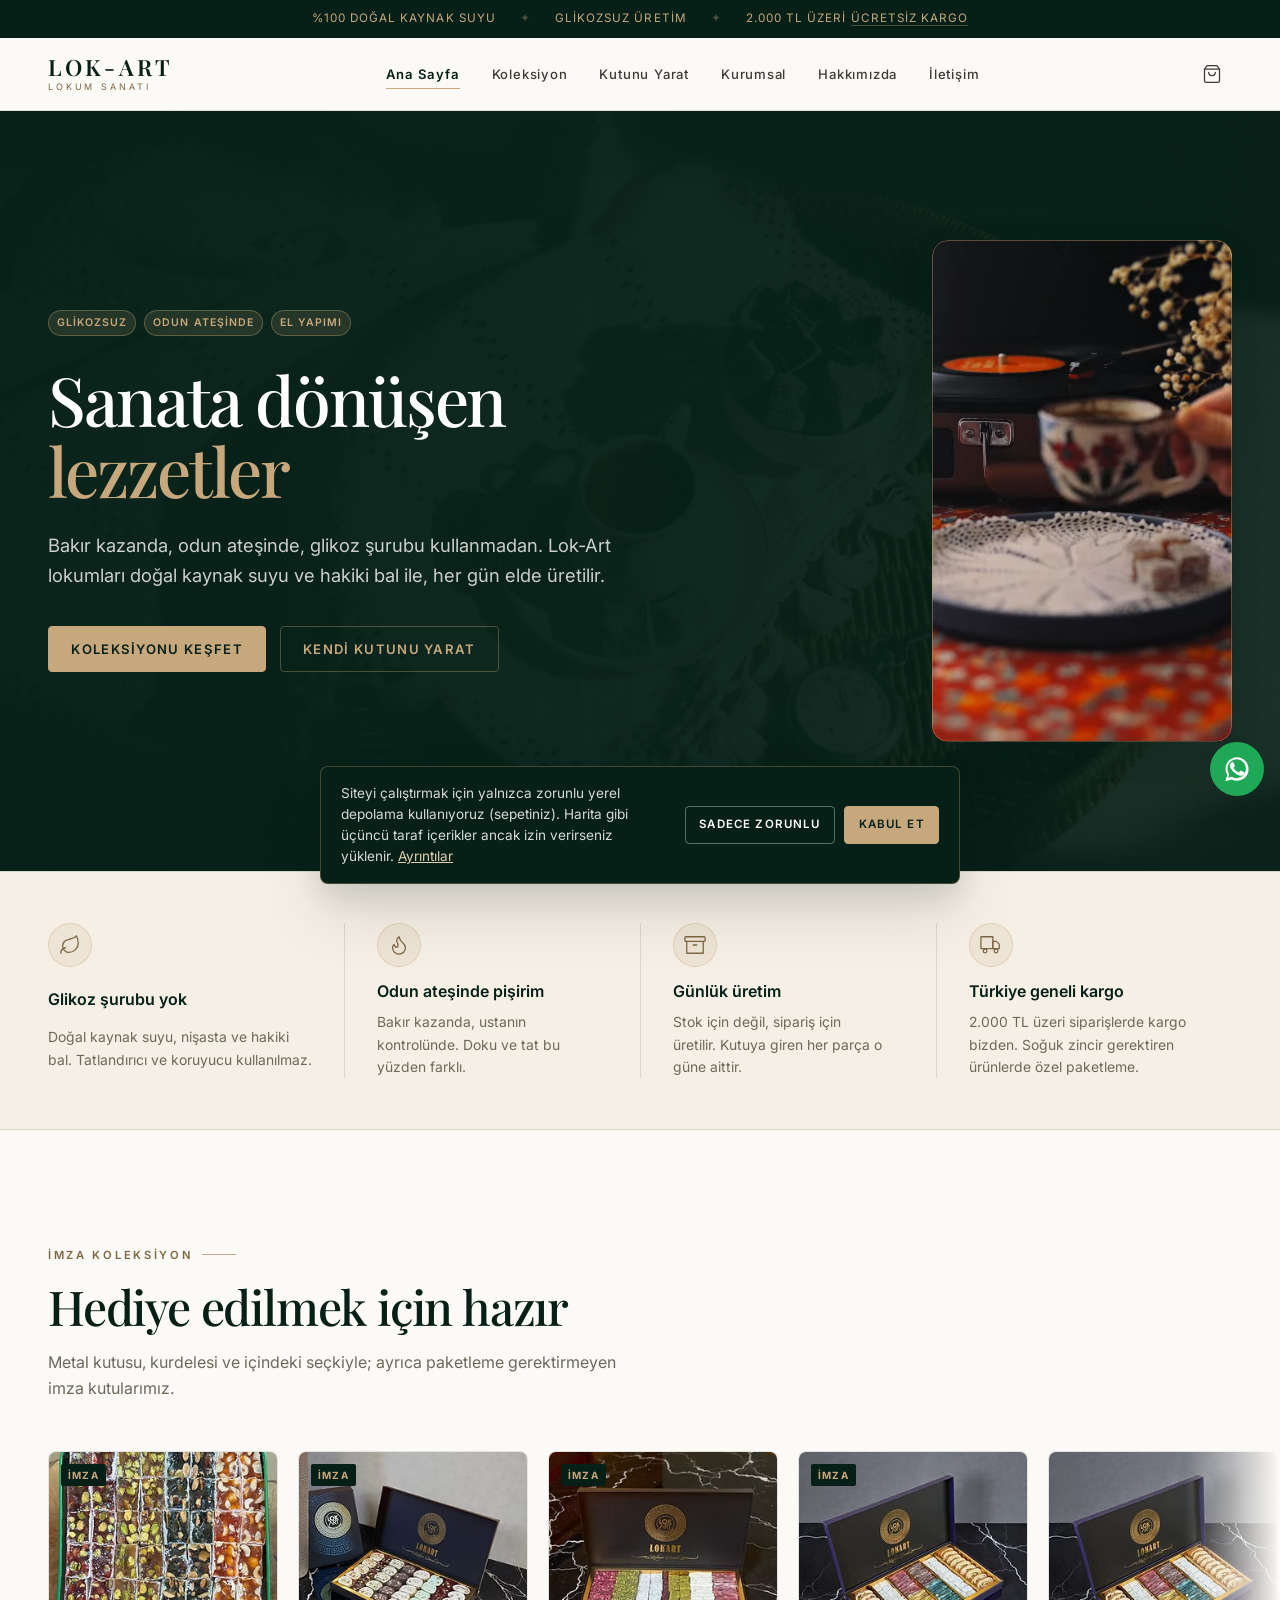
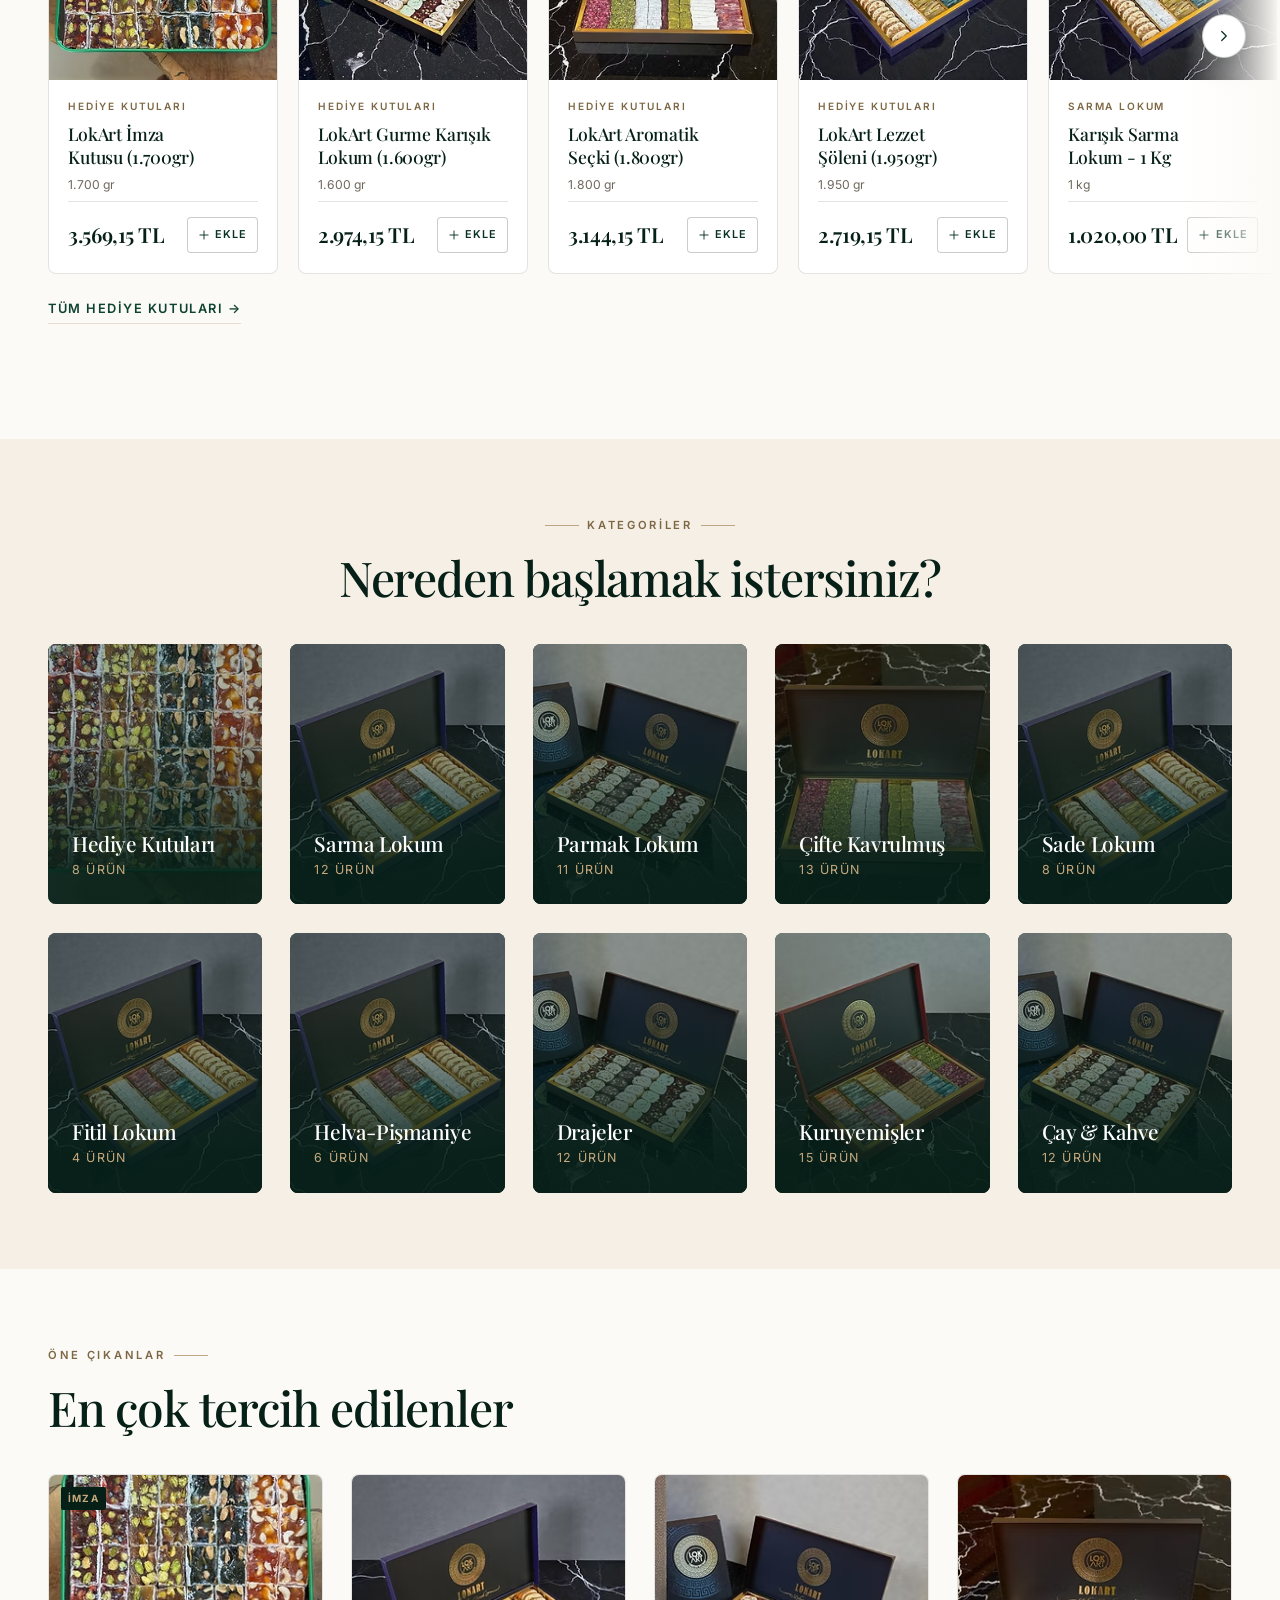
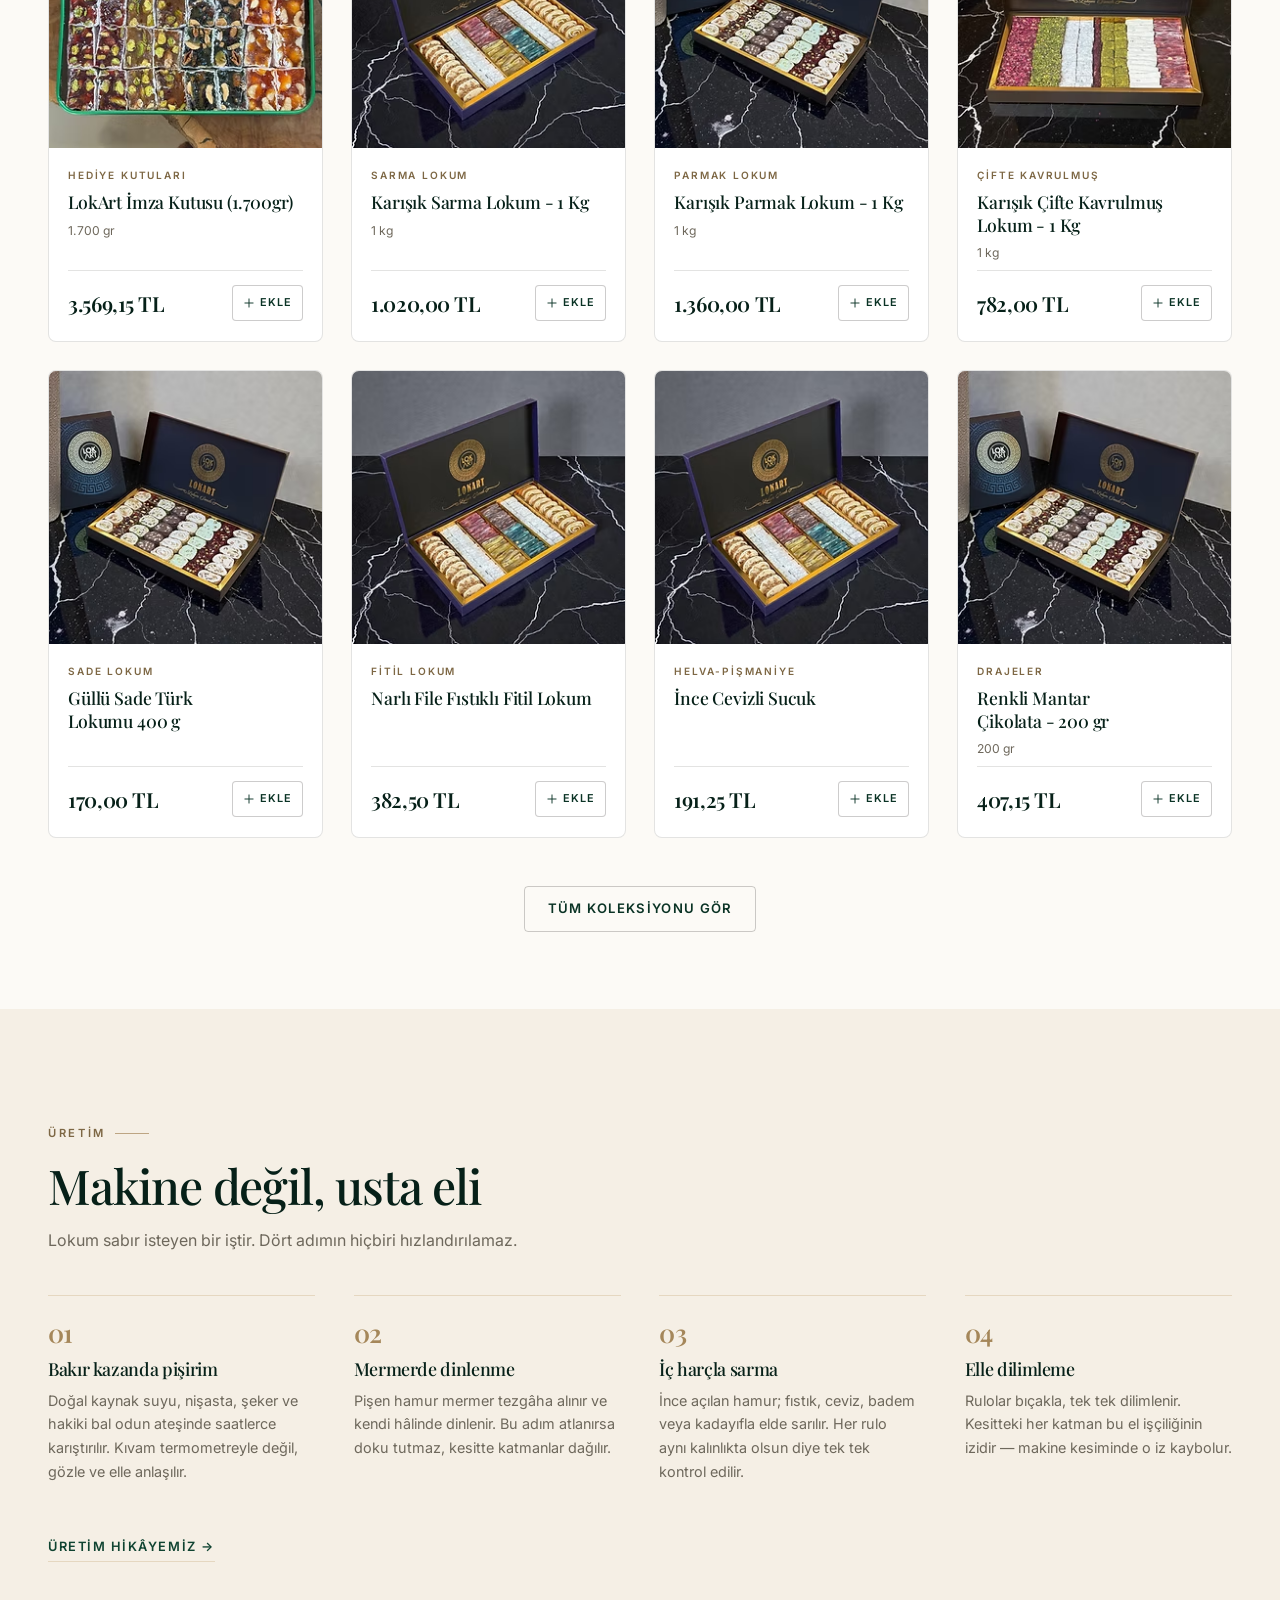
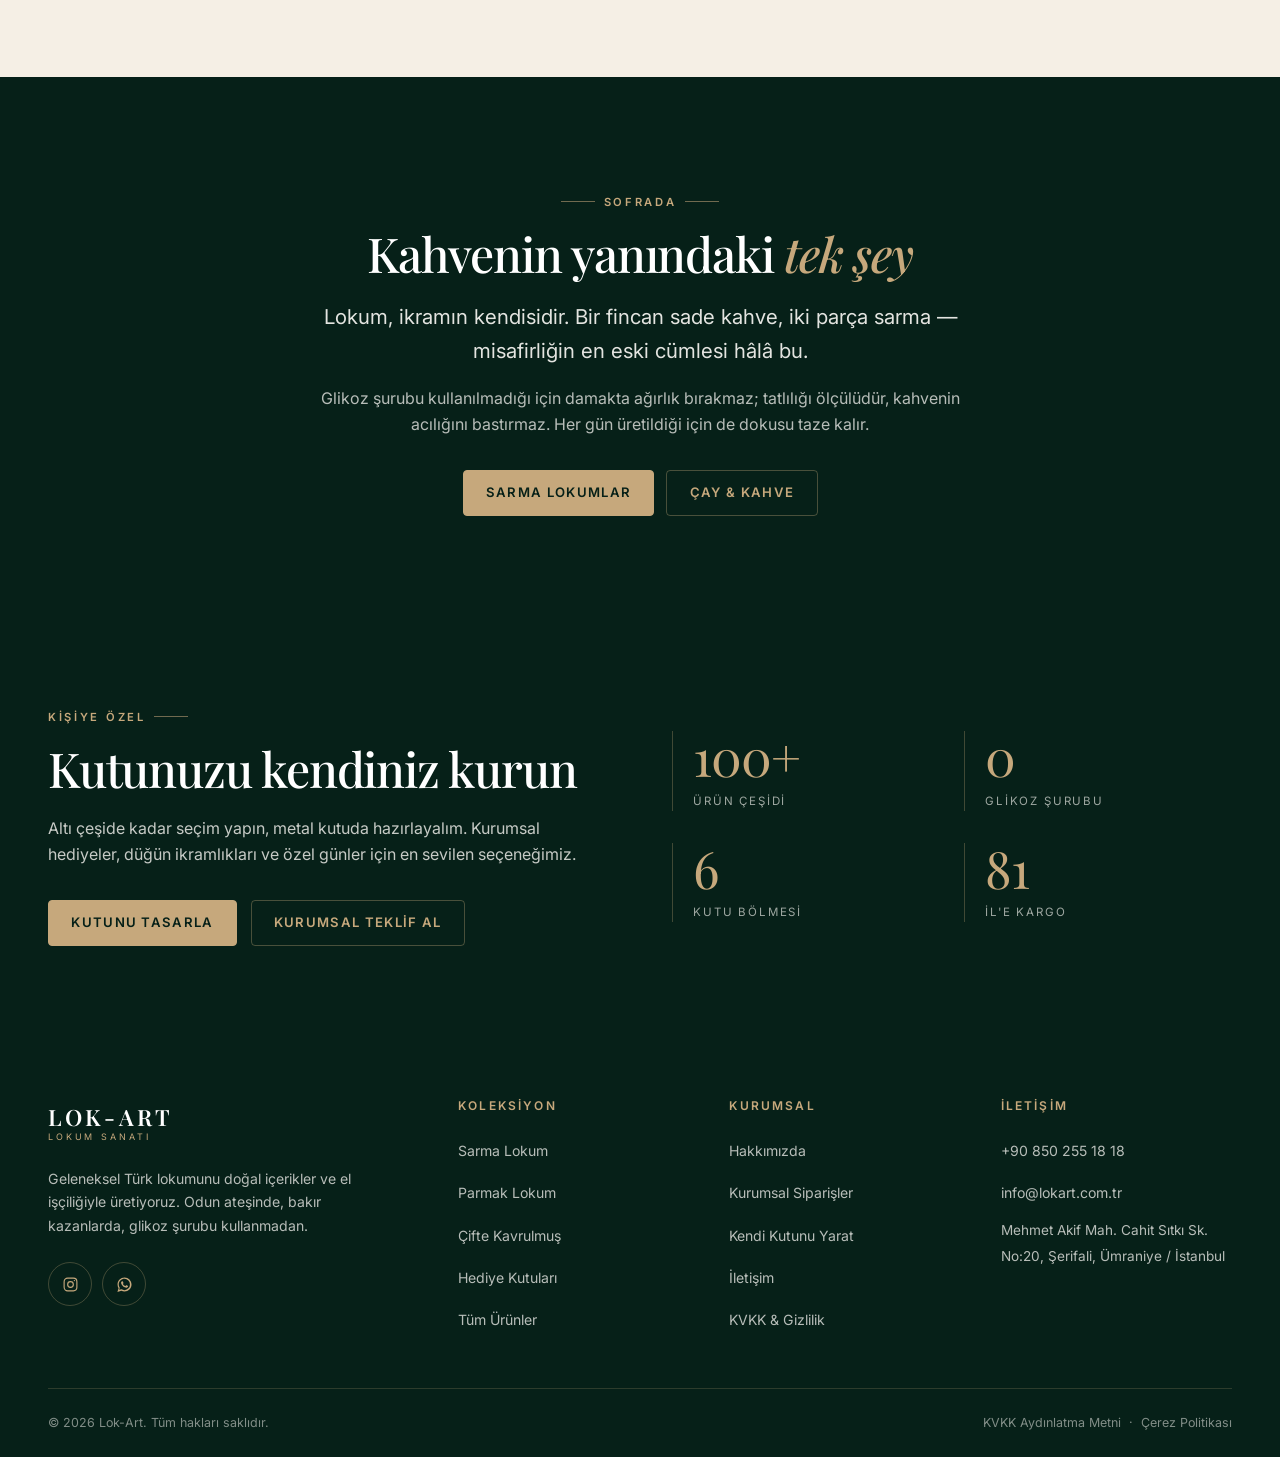
==== commit 7563dbe1: "." ====
--- a/index.html
+++ b/index.html
@@ -91,7 +91,6 @@
       <!-- Masaüstü: fotoğraf (koyu perde altında doku olarak).
            Mobil: dikey videonun kendisi — oran 0.60 / 0.70, karenin %86'sı görünüyor
            ve küçültme olduğu için net kalıyor. -->
-      <img src="assets/hero.jpg" srcset="assets/hero-mobil.jpg 900w, assets/hero.jpg 1360w" sizes="100vw" alt="" width="1360" height="768" fetchpriority="high" decoding="async">
       <video class="hero__bgvideo" data-ambient muted loop playsinline preload="none"
              poster="assets/atmosfer-poster.jpg" width="608" height="1016" aria-hidden="true" tabindex="-1">
         <source src="assets/atmosfer.webm" type="video/webm">
--- a/style.css
+++ b/style.css
@@ -341,7 +341,9 @@
 .pager__info{width:100%; text-align:center; margin-top:.85rem; font-size:.8rem; color:var(--muted)}
 .chips{display:flex; gap:.5rem; flex-wrap:wrap}
 .chip{
-  padding:.5em 1em; font-size:.78rem; font-weight:500; color:var(--ink-2);
+  /* Telefonda parmakla basılıyor: 44px'in altına inmesin */
+  min-height:44px; display:inline-flex; align-items:center;
+  padding:.5em 1.05em; font-size:.78rem; font-weight:500; color:var(--ink-2);
   background:transparent; border:1px solid var(--line-strong); border-radius:100px;
   transition:all .25s var(--ease); white-space:nowrap;
 }
@@ -494,7 +496,7 @@
 .site-header.is-stuck{box-shadow:var(--shadow-sm)}
 .site-header .container{display:flex; align-items:center; justify-content:space-between; gap:1.5rem; min-height:var(--header-h)}
 
-.brand{display:inline-flex; flex-direction:column; line-height:1; flex-shrink:0}
+.brand{display:inline-flex; flex-direction:column; justify-content:center; line-height:1; flex-shrink:0; padding-block:.4rem}
 .brand__name{font-family:var(--font-display); font-size:1.4rem; font-weight:600; letter-spacing:.14em; color:var(--emerald-900)}
 .brand__tag{font-size:.56rem; letter-spacing:.32em; text-transform:uppercase; color:var(--gold-ink); margin-top:.3rem}
 
@@ -551,8 +553,11 @@
 .site-footer .brand__tag{color:var(--gold)}
 .footer-grid{display:grid; gap:2.5rem; grid-template-columns:1.6fr repeat(3,1fr)}
 .footer-grid p{font-size:.88rem; line-height:1.7; margin-top:1.15rem; max-width:38ch}
-.site-footer li + li{margin-top:.65rem}
-.site-footer li a{font-size:.88rem; transition:color .2s var(--ease)}
+.site-footer li + li{margin-top:.2rem}
+.site-footer li a{
+  display:inline-block; font-size:.88rem; padding-block:.5rem;
+  transition:color .2s var(--ease);
+}
 .site-footer li a:hover{color:var(--gold)}
 .footer-bottom{
   display:flex; justify-content:space-between; gap:1rem; flex-wrap:wrap;
@@ -562,7 +567,7 @@
 .footer-bottom a:hover{color:var(--gold)}
 .socials{display:flex; gap:.65rem; margin-top:1.5rem}
 .socials a{
-  width:38px; height:38px; display:grid; place-items:center; border-radius:50%;
+  width:44px; height:44px; display:grid; place-items:center; border-radius:50%;
   border:1px solid rgba(198,168,124,.3); color:var(--gold);
   transition:background .25s var(--ease), color .25s var(--ease);
 }
@@ -637,9 +642,15 @@
   border:1px solid rgba(198,168,124,.4); pointer-events:none;
 }
 .hero__video video{width:100%; aspect-ratio:608/1016; object-fit:cover; display:block}
-/* Video odak olduğu için arka fotoğraf yalnızca doku olarak kalıyor */
+/* Video odak olduğu için arka fotoğraf yalnızca doku. <img> yerine CSS arka planı:
+   mobilde medya sorgusu eşleşmediği için tarayıcı dosyayı hiç indirmiyor
+   (<img> display:none olsa bile indiriliyordu — mobilde 109 KB boşa gidiyordu). */
 .hero__bg::after{
+  content:''; position:absolute; inset:0;
   background:linear-gradient(100deg, rgba(6,32,24,.985) 0%, rgba(6,32,24,.96) 55%, rgba(6,32,24,.9) 100%);
+}
+@media (min-width:901px){
+  .hero__bg{background:var(--emerald-900) url('assets/hero.jpg') center/cover no-repeat}
 }
 .hero__bgvideo{display:none}
 
@@ -650,7 +661,6 @@
   .hero{min-height:min(78vh,620px)}
   .hero__grid{grid-template-columns:1fr}
   .hero__video{display:none}
-  .hero__bg img{display:none}
   .hero__bgvideo{display:block; position:absolute; inset:0; width:100%; height:100%; object-fit:cover}
   .hero__bg::after{
     background:linear-gradient(to top, rgba(6,32,24,.94) 0%, rgba(6,32,24,.72) 45%, rgba(6,32,24,.55) 100%);
@@ -874,8 +884,9 @@
   .card__body{padding:.85rem .9rem 1rem; gap:.4rem}
   .card__title{font-size:.9rem}
   .card__price{font-size:1rem}
-  /* Dar kartta "Ekle" yazısı fiyatı sıkıştırıyor: ikona düş, aria-label kalıyor */
-  .card__add{width:36px; height:36px; padding:0}
+  /* Dar kartta "Ekle" yazısı fiyatı sıkıştırıyor: ikona düş, aria-label kalıyor.
+     Boyut parmakla basılabilir kalsın (44px). */
+  .card__add{width:44px; height:44px; padding:0}
   .card__add span{display:none}
   .card__cat{font-size:.6rem}
   .footer-grid{grid-template-columns:1fr; gap:2rem}
@@ -895,6 +906,38 @@
   .picker{grid-template-columns:1fr 1fr}
 }
 
+/* -- Mobil satın alma çubuğu -- */
+.buybar{
+  position:fixed; left:0; right:0; bottom:0; z-index:60;
+  display:none; align-items:center; gap:.65rem;
+  padding:.65rem .9rem calc(.65rem + env(safe-area-inset-bottom, 0px));
+  background:#fff; border-top:1px solid var(--line);
+  box-shadow:0 -6px 20px rgba(6,32,24,.1);
+  transform:translateY(100%); transition:transform .28s var(--ease);
+}
+.buybar.is-in{transform:translateY(0)}
+.buybar__info{display:grid; min-width:0; flex:1}
+.buybar__name{
+  font-size:.76rem; color:var(--muted);
+  overflow:hidden; text-overflow:ellipsis; white-space:nowrap;
+}
+.buybar__price{font-family:var(--font-display); font-size:1.05rem; font-weight:600; color:var(--emerald-900)}
+.buybar__ask{
+  flex:0 0 auto; width:44px; height:44px; display:grid; place-items:center;
+  border:1px solid var(--line-strong); border-radius:var(--radius-sm); color:#1FA855;
+}
+.buybar__ask svg{width:20px; height:20px}
+.buybar .btn{flex:0 0 auto; min-height:44px}
+@media (max-width:900px){ .buybar{display:flex} }
+/* Çubuk açıkken yüzen WhatsApp düğmesi yolu kapatmasın */
+body.has-buybar .wa-float{opacity:0; pointer-events:none}
+/* Çerez bildirimi de ekranın altında duruyor ve z-index'i daha yüksek:
+   ikisi üst üste gelince "Kabul et" düğmesi "Sepete ekle"yi kapatıyordu.
+   Bildirim cevaplanana kadar satın alma çubuğu beklesin. */
+body.has-consent .buybar{display:none}
+/* Bildirim çubuğun üstüne binmesin */
+body.has-buybar .toasts{bottom:8rem}
+
 /* -- Çerez bildirimi -- */
 .consent{
   position:fixed; z-index:95; left:1rem; right:1rem; bottom:1rem;
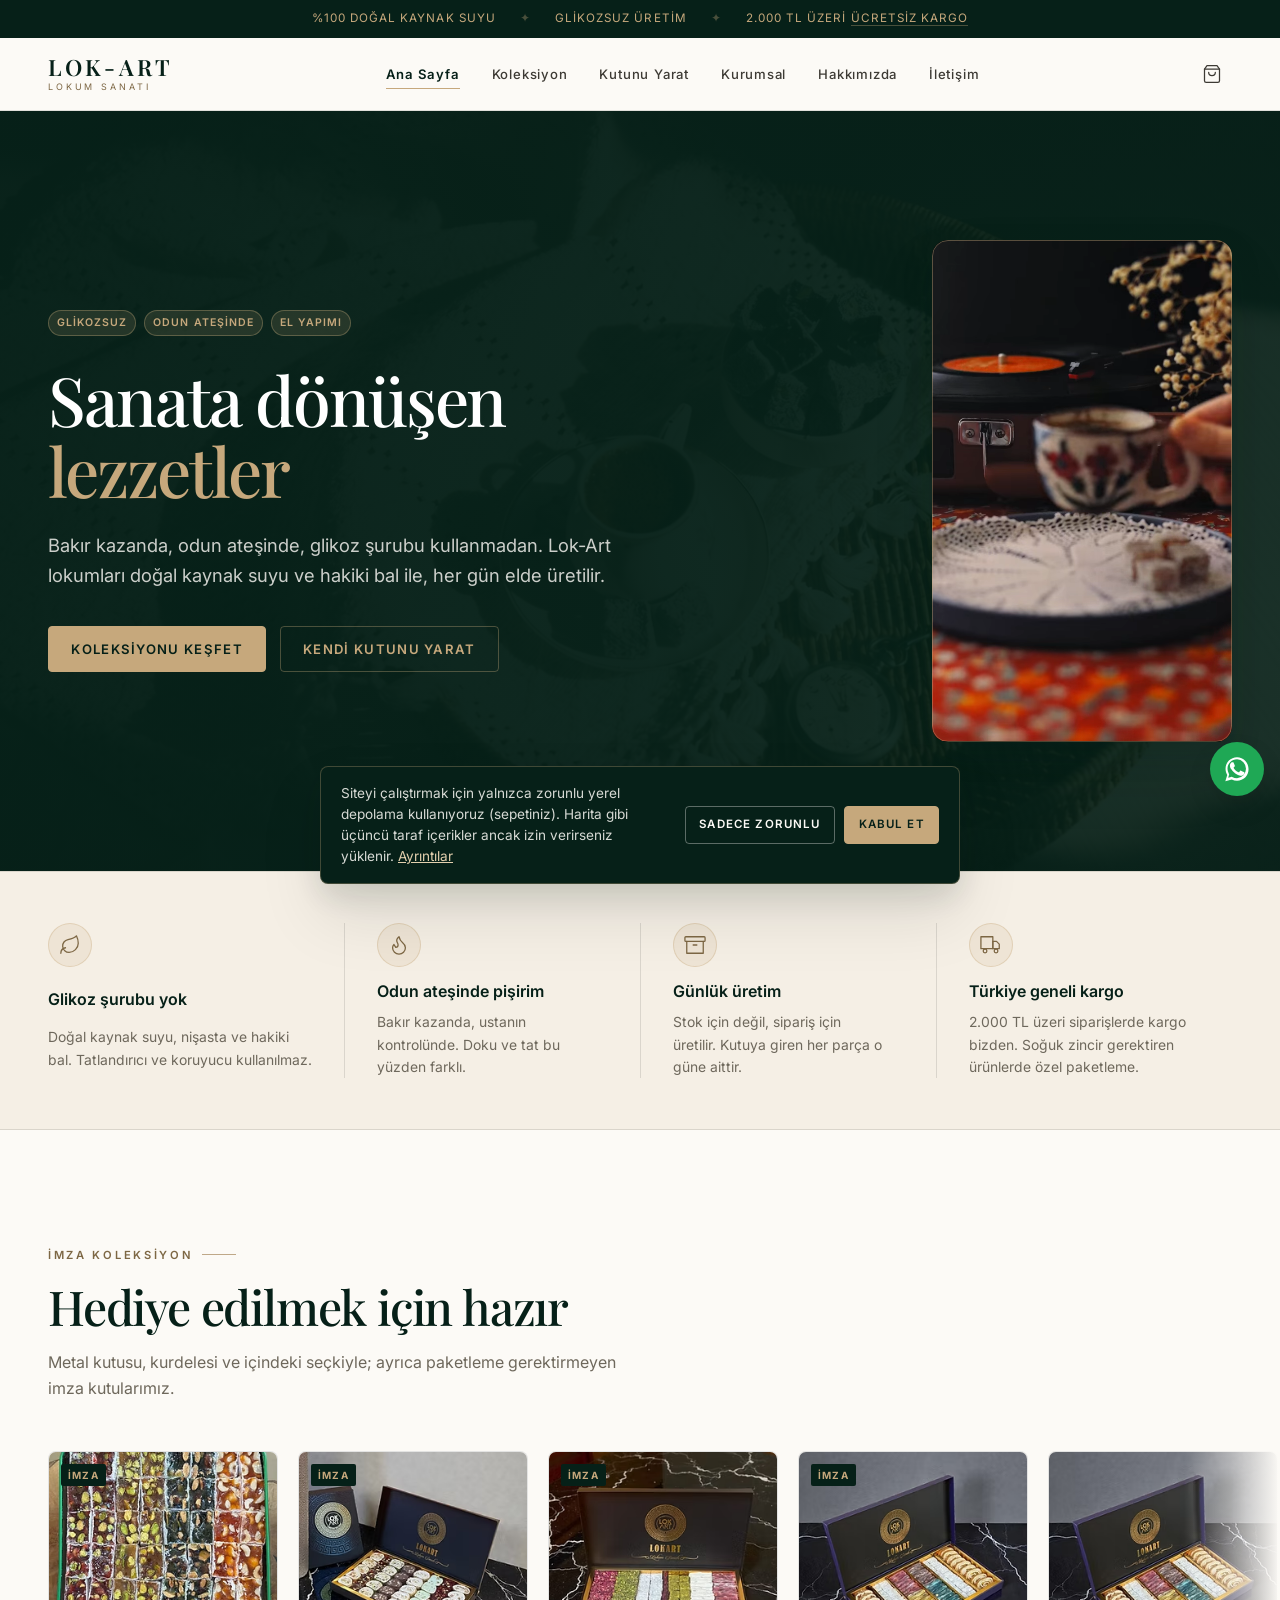
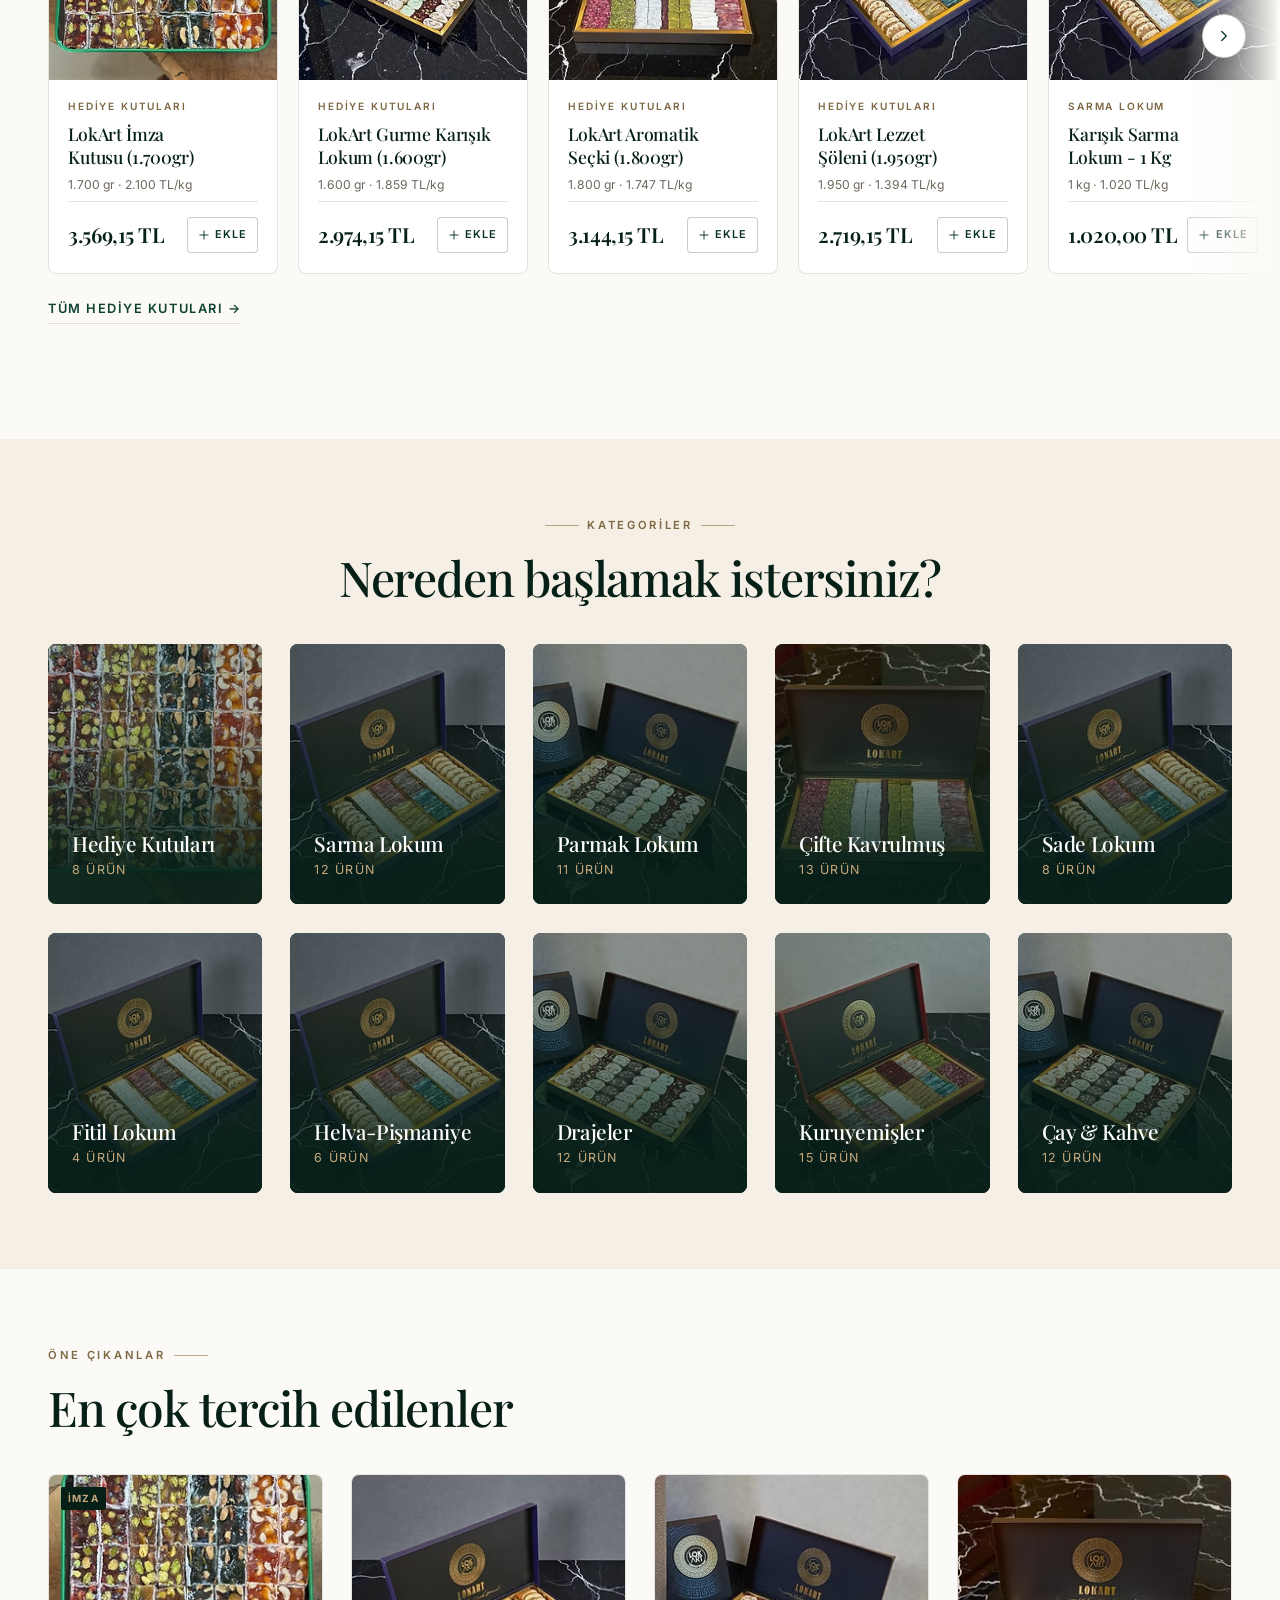
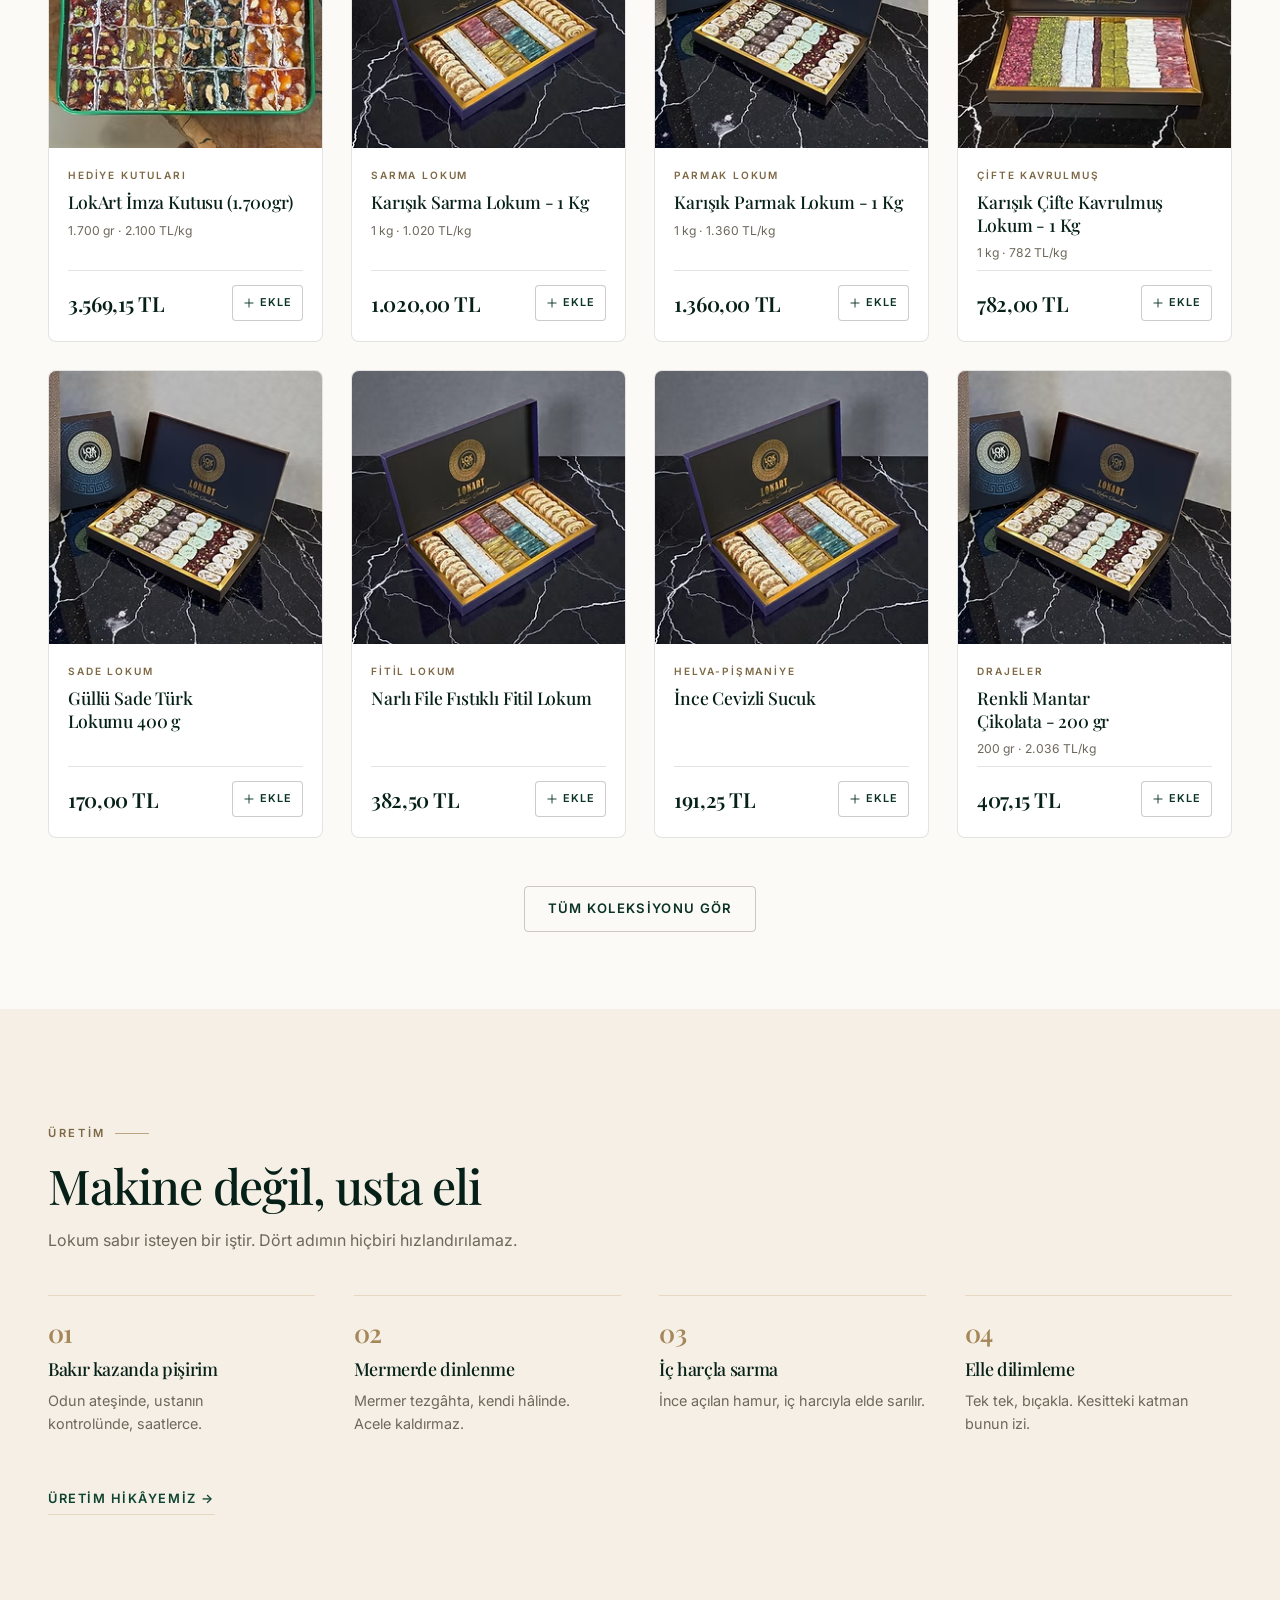
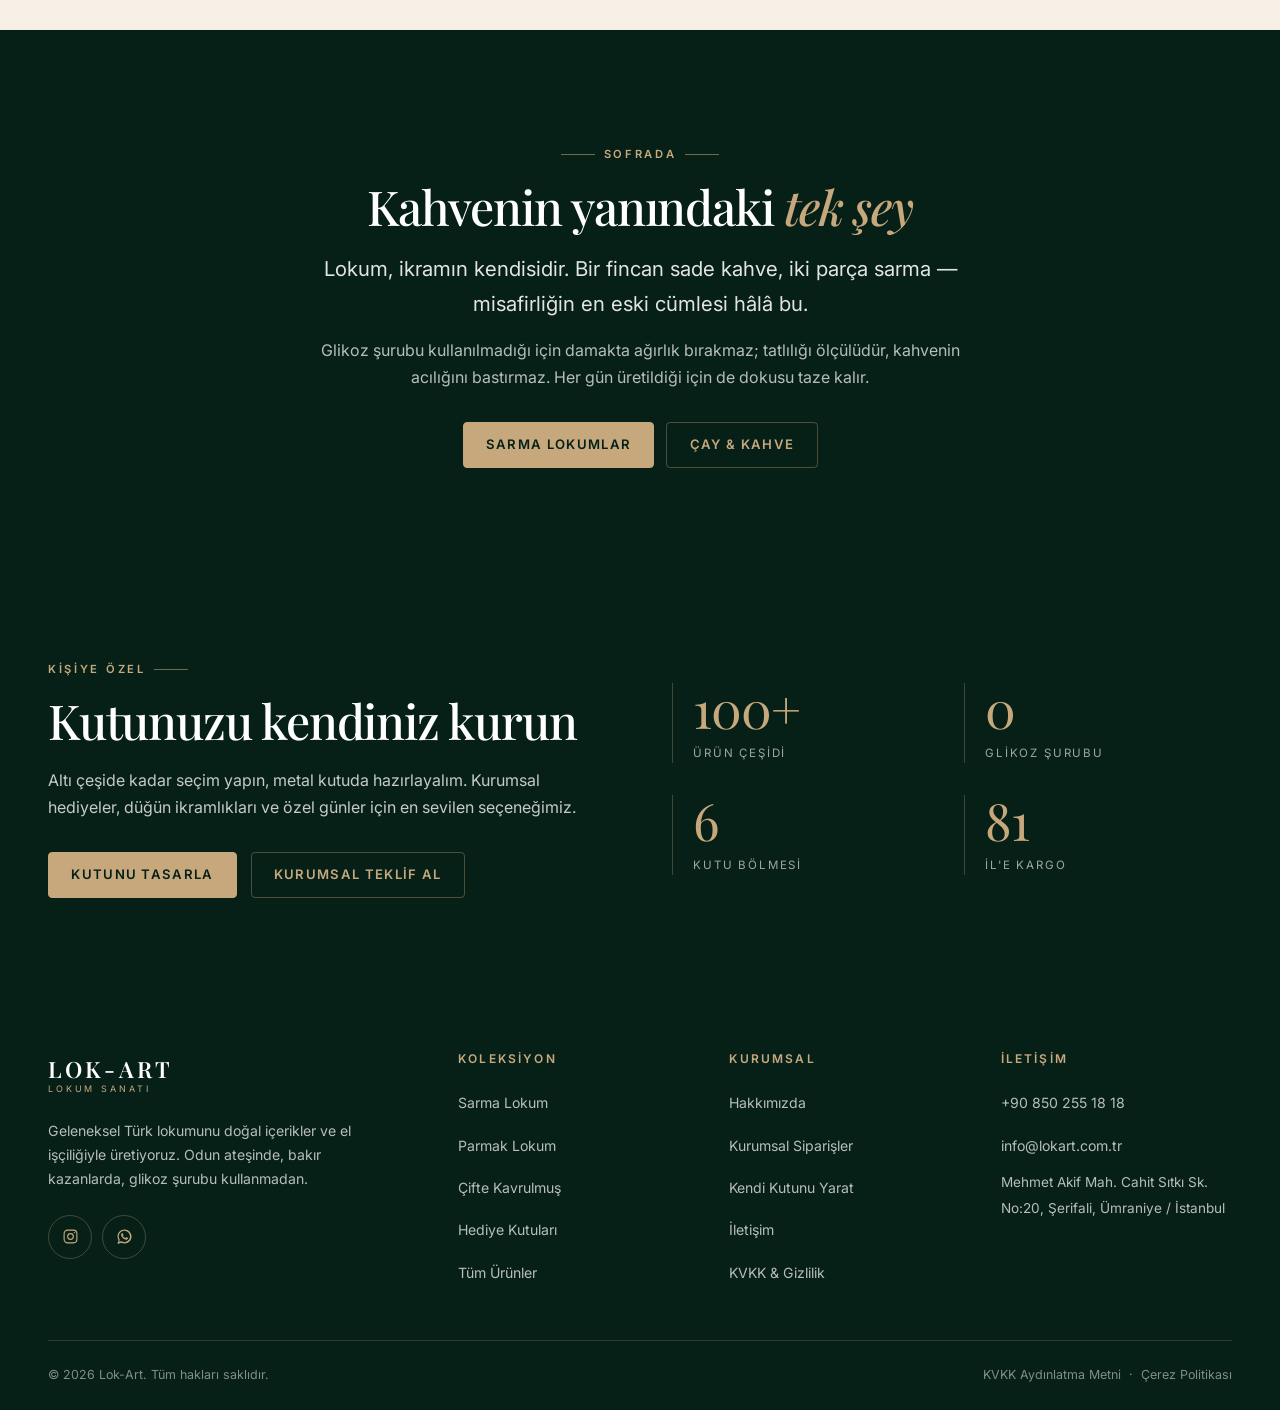
==== commit 354083f8: "." ====
--- a/index.html
+++ b/index.html
@@ -202,26 +202,22 @@
         <li class="step reveal">
           <span class="step__no">01</span>
           <h3>Bakır kazanda pişirim</h3>
-          <p>Doğal kaynak suyu, nişasta, şeker ve hakiki bal odun ateşinde saatlerce
-             karıştırılır. Kıvam termometreyle değil, gözle ve elle anlaşılır.</p>
+          <p>Odun ateşinde, ustanın kontrolünde, saatlerce.</p>
         </li>
         <li class="step reveal" data-delay="1">
           <span class="step__no">02</span>
           <h3>Mermerde dinlenme</h3>
-          <p>Pişen hamur mermer tezgâha alınır ve kendi hâlinde dinlenir. Bu adım
-             atlanırsa doku tutmaz, kesitte katmanlar dağılır.</p>
+          <p>Mermer tezgâhta, kendi hâlinde. Acele kaldırmaz.</p>
         </li>
         <li class="step reveal" data-delay="2">
           <span class="step__no">03</span>
           <h3>İç harçla sarma</h3>
-          <p>İnce açılan hamur; fıstık, ceviz, badem veya kadayıfla elde sarılır.
-             Her rulo aynı kalınlıkta olsun diye tek tek kontrol edilir.</p>
+          <p>İnce açılan hamur, iç harcıyla elde sarılır.</p>
         </li>
         <li class="step reveal" data-delay="3">
           <span class="step__no">04</span>
           <h3>Elle dilimleme</h3>
-          <p>Rulolar bıçakla, tek tek dilimlenir. Kesitteki her katman bu el
-             işçiliğinin izidir — makine kesiminde o iz kaybolur.</p>
+          <p>Tek tek, bıçakla. Kesitteki katman bunun izi.</p>
         </li>
       </ol>
       <div class="mt-7"><a class="link-arrow" href="hakkimizda.html">Üretim hikâyemiz &rarr;</a></div>
--- a/style.css
+++ b/style.css
@@ -114,9 +114,9 @@
 .eyebrow::after{content:''; flex:0 0 34px; height:1px; background:var(--gold-dark); opacity:.7}
 .eyebrow--light{color:var(--gold)}
 .eyebrow--light::after{background:var(--gold); opacity:.55}
-.section__head--center .eyebrow{justify-content:center}
-.section__head--center .eyebrow::before{content:''; flex:0 0 34px; height:1px;
-  background:var(--gold-dark); opacity:.7}
+.section__head--center .eyebrow,.text-center .eyebrow,.showcase--text .eyebrow{justify-content:center}
+.section__head--center .eyebrow::before,.text-center .eyebrow::before{content:''; flex:0 0 34px;
+  height:1px; background:var(--gold-dark); opacity:.7}
 .gold{color:var(--gold-ink)}
 .muted{color:var(--muted)}
 small,.small{font-size:.85rem}
@@ -311,6 +311,7 @@
 .toolbar__spacer{flex:1 1 auto}
 .toolbar__count{font-variant-numeric:tabular-nums; white-space:nowrap}
 .toolbar__sort{display:flex; align-items:center; gap:.6rem; flex:0 0 auto}
+
 @media (max-width:640px){
   /* Mobilde araç çubuğu 4 satıra yayılıp ürünleri ekrandan itiyordu:
      arama tek satır, fiyat ve sıralama yan yana, sayaç altta ince bir satır. */
@@ -318,11 +319,151 @@
   .toolbar .search{flex:1 1 100%; max-width:none; order:1}
   #priceSelect{flex:1 1 0; min-width:0 !important; order:2}
   .toolbar__spacer{display:none}
-  .toolbar__sort{flex:1 1 0; min-width:0; gap:.4rem; order:3}
+  .toolbar__filter{flex:1 1 0; order:2}
+  .toolbar__view{order:3}
+  .toolbar__sort{flex:1 1 0; min-width:0; gap:.4rem; order:4}
   .toolbar__sort label{display:none}
   .toolbar__sort .select{flex:1; min-width:0 !important}
-  .toolbar__count{order:4; flex:1 1 100%; margin-top:.15rem}
-}
+  .toolbar__count{order:5; flex:1 1 100%; margin-top:.15rem}
+}
+
+/* -- Görünüm değiştirme -- */
+.toolbar__view{display:flex; gap:2px; flex:0 0 auto; border:1px solid var(--line-strong); border-radius:var(--radius-sm); padding:2px}
+.viewbtn{
+  width:38px; height:38px; display:grid; place-items:center; border-radius:3px;
+  color:var(--muted); transition:background .2s var(--ease), color .2s var(--ease);
+}
+.viewbtn svg{width:17px; height:17px}
+.viewbtn:hover{color:var(--emerald-800)}
+.viewbtn[aria-pressed="true"]{background:var(--emerald-800); color:#fff}
+
+.toolbar__filter{flex:0 0 auto; gap:.45em}
+.toolbar__filter-n[hidden]{display:none}
+.toolbar__filter-n{
+  display:inline-grid; place-items:center; min-width:18px; height:18px; padding-inline:4px;
+  background:var(--gold); color:var(--emerald-900); border-radius:100px;
+  font-size:.62rem; font-weight:700;
+}
+
+/* -- Filtre paneli -- */
+.filters{
+  border:1px solid var(--line); border-radius:var(--radius); background:#fff;
+  margin-bottom:1.5rem; box-shadow:var(--shadow-sm);
+}
+.filters__head{display:none}
+.filters__body{
+  display:grid; grid-template-columns:repeat(auto-fit,minmax(240px,1fr));
+  gap:1.5rem 2rem; padding:1.35rem 1.5rem;
+}
+.filters__group{border:0; margin:0; padding:0; min-width:0}
+.filters__group legend{
+  padding:0 0 .7rem; font-size:.7rem; font-weight:700; letter-spacing:.16em;
+  text-transform:uppercase; color:var(--gold-ink);
+}
+.filters__opts{display:grid; grid-template-columns:repeat(auto-fill,minmax(150px,1fr)); gap:.15rem .75rem}
+.filters__opt{
+  display:flex; align-items:center; gap:.55rem; min-height:34px;
+  font-size:.86rem; color:var(--ink-2); cursor:pointer;
+}
+.filters__opt input{width:17px; height:17px; accent-color:var(--emerald-700); flex-shrink:0}
+.filters__n{margin-left:auto; font-size:.76rem; color:var(--muted); font-variant-numeric:tabular-nums}
+.filters__foot{
+  display:flex; justify-content:flex-end; gap:.6rem;
+  padding:.9rem 1.5rem; border-top:1px solid var(--line); background:var(--cream);
+}
+.filters__foot .btn--gold{display:none}
+
+/* -- Uygulanan filtreler -- */
+.activefilters{display:flex; flex-wrap:wrap; gap:.5rem; margin-bottom:1.25rem}
+.afilter{
+  display:inline-flex; align-items:center; gap:.5em; min-height:34px;
+  padding:.3em .5em .3em .85em; font-size:.78rem; color:var(--emerald-900);
+  background:var(--emerald-50); border:1px solid var(--line-gold); border-radius:100px;
+  transition:background .2s var(--ease);
+}
+.afilter span[aria-hidden]{font-size:1.05rem; line-height:1; color:var(--muted)}
+.afilter:hover{background:var(--cream-3)}
+.afilter--clear{background:transparent; border-color:transparent; color:var(--gold-ink);
+  text-decoration:underline; padding-inline:.5em}
+
+/* -- Liste görünümü -- */
+.rows{display:grid; gap:.4rem}
+.row-item{
+  position:relative; display:grid; align-items:center; gap:1rem;
+  grid-template-columns:56px minmax(0,1fr) auto;
+  padding:.5rem .8rem; background:#fff;
+  border:1px solid var(--line); border-radius:var(--radius-sm);
+  transition:border-color .2s var(--ease), box-shadow .2s var(--ease);
+}
+.row-item:hover{border-color:var(--line-gold); box-shadow:var(--shadow-sm)}
+.row-item__media{position:relative; width:56px; aspect-ratio:1; border-radius:3px; overflow:hidden; background:var(--cream-2)}
+.row-item__media img{width:100%; height:100%; object-fit:cover}
+.row-item__flag{position:absolute; top:2px; left:3px; z-index:2; color:var(--gold); font-size:.8rem; text-shadow:0 1px 3px rgba(0,0,0,.6)}
+.row-item__body{min-width:0}
+.row-item__cat{font-size:.6rem; letter-spacing:.16em; text-transform:uppercase; color:var(--gold-ink); font-weight:600}
+.row-item__title{
+  font-family:var(--font-display); font-size:1rem; font-weight:500; line-height:1.3;
+  color:var(--emerald-900); margin-top:.1rem;
+  overflow:hidden; text-overflow:ellipsis; white-space:nowrap;
+}
+.row-item__meta{font-size:.75rem; color:var(--muted); margin-top:.1rem}
+.row-item__buy{display:flex; align-items:center; gap:.85rem; flex-shrink:0}
+.row-item__price{font-family:var(--font-display); font-size:1.1rem; font-weight:600;
+  color:var(--emerald-900); white-space:nowrap; letter-spacing:-.01em}
+
+@media (max-width:900px){
+  /* Mobilde filtreler ekranı yemesin: alttan açılan panel olur */
+  .filters{
+    position:fixed; left:0; right:0; bottom:0; top:auto; z-index:90;
+    margin:0; border-radius:var(--radius-lg) var(--radius-lg) 0 0;
+    max-height:82vh; display:flex; flex-direction:column;
+    box-shadow:0 -10px 40px rgba(6,32,24,.25);
+    transform:translateY(100%); transition:transform .3s var(--ease);
+  }
+  .filters.is-open{transform:translateY(0)}
+  .filters__head{
+    display:flex; align-items:center; justify-content:space-between;
+    padding:1rem 1.15rem .85rem; border-bottom:1px solid var(--line);
+  }
+  .filters__title{font-size:1.15rem; margin:0}
+  .filters__body{grid-template-columns:1fr; gap:1.35rem; padding:1.15rem; overflow-y:auto}
+  .filters__foot{padding:.85rem 1.15rem calc(.85rem + env(safe-area-inset-bottom,0px))}
+  .filters__foot .btn--gold{display:inline-flex; flex:1}
+  .filters__foot .btn--outline{flex:0 0 auto}
+}
+
+/* Liste görünümü telefonda "hepsini gör" içindir: satır mümkün olduğunca alçak.
+   Kategori satırı gizlenir (zaten kategoriye göre filtreliyor olabilir) ve
+   sepete ekle düğmesi kalkar — satıra dokunmak ürün sayfasına gider. */
+@media (max-width:900px){
+  .row-item{grid-template-columns:46px minmax(0,1fr) auto; gap:.65rem; padding:.35rem .6rem}
+  .row-item__media{width:46px}
+  .row-item__cat{display:none}
+  .row-item__title{font-size:.88rem; white-space:normal;
+    display:-webkit-box; -webkit-line-clamp:2; -webkit-box-orient:vertical}
+  .row-item__meta{font-size:.7rem}
+  .row-item__buy .card__add{display:none}
+  .row-item__price{font-size:.95rem}
+}
+
+/* -- Arama önerisi -- */
+.suggest{
+  position:absolute; top:calc(100% + 6px); left:0; right:0; z-index:50;
+  background:#fff; border:1px solid var(--line-strong); border-radius:var(--radius-sm);
+  box-shadow:var(--shadow-lg); overflow:hidden auto; max-height:min(62vh,420px);
+}
+.suggest__item{
+  display:grid; grid-template-columns:40px minmax(0,1fr) auto; align-items:center; gap:.75rem;
+  padding:.55rem .8rem; border-bottom:1px solid var(--line);
+}
+.suggest__item:last-child{border-bottom:0}
+.suggest__item:hover,.suggest__item.is-active{background:var(--cream-2)}
+.suggest__item img{width:40px; height:40px; object-fit:cover; border-radius:3px; background:var(--cream-2)}
+.suggest__text{display:grid; min-width:0}
+.suggest__text strong{font-size:.86rem; font-weight:500; color:var(--emerald-900);
+  overflow:hidden; text-overflow:ellipsis; white-space:nowrap}
+.suggest__text small{font-size:.7rem; color:var(--muted)}
+.suggest__price{font-size:.85rem; font-weight:600; color:var(--emerald-800); white-space:nowrap}
 
 /* Sayfalama */
 .pager{display:flex; justify-content:center; align-items:center; gap:.35rem; flex-wrap:wrap; margin-top:clamp(2rem,4vw,3rem)}
@@ -385,7 +526,14 @@
 }
 .form--dark .input::placeholder,.form--dark .textarea::placeholder{color:rgba(255,255,255,.4)}
 .form--dark .field > label{color:var(--gold)}
-.form--dark .select{background-image:url("data:image/svg+xml,%3Csvg xmlns='http://www.w3.org/2000/svg' viewBox='0 0 12 8'%3E%3Cpath fill='%23C6A87C' d='M6 8 0 0h12z'/%3E%3C/svg%3E")}
+/* Bir üstteki `background` kısayolu repeat/position/size'ı sıfırlıyor; yalnızca
+   görseli geri koymak yetmiyordu — ok tüm alana döşeniyordu. Hepsi birlikte yazılmalı. */
+.form--dark .select{
+  background-image:url("data:image/svg+xml,%3Csvg xmlns='http://www.w3.org/2000/svg' viewBox='0 0 12 8'%3E%3Cpath fill='%23C6A87C' d='M6 8 0 0h12z'/%3E%3C/svg%3E");
+  background-repeat:no-repeat;
+  background-position:right 1em center;
+  background-size:10px;
+}
 .form--dark option{color:var(--ink)}
 
 .checkbox{display:flex; gap:.65rem; align-items:flex-start; font-size:.82rem; color:var(--muted); line-height:1.5}
@@ -623,8 +771,18 @@
 .value h3{font-size:1rem; font-family:var(--font-body); font-weight:600; letter-spacing:0}
 .value p{font-size:.87rem; color:var(--muted); line-height:1.6; max-width:34ch}
 @media (max-width:860px){
+  /* Telefonda dört değer alt alta ~550px yer kaplıyordu ve ürünleri aşağı itiyordu.
+     2x2 ızgaraya al: yarı yarıya kısalıyor, okunurluk bozulmuyor. */
+  .values__grid{grid-template-columns:repeat(2,minmax(0,1fr)); gap:1.75rem 1.25rem}
   .value{padding-inline:0}
   .value + .value{border-left:0}
+  .value h3{font-size:.92rem}
+  .value p{font-size:.8rem}
+  .value__icon{width:38px; height:38px}
+  .value__icon svg{width:19px; height:19px}
+}
+@media (max-width:400px){
+  .values__grid{gap:1.5rem 1rem}
 }
 
 /* -- Hero içindeki dikey video (masaüstü) -- */
@@ -906,6 +1064,49 @@
   .picker{grid-template-columns:1fr 1fr}
 }
 
+/* -- Sepette sipariş bilgileri -- */
+.buyer{
+  margin-block:1rem; border:1px solid var(--line); border-radius:var(--radius-sm);
+  background:var(--cream); overflow:hidden;
+}
+.buyer > summary{
+  display:flex; align-items:center; gap:.6rem;
+  padding:.85rem 1rem; cursor:pointer; list-style:none;
+  font-size:.85rem; font-weight:600; color:var(--emerald-900);
+}
+.buyer > summary > :first-child{flex-shrink:0}
+.buyer > summary::-webkit-details-marker{display:none}
+.buyer > summary::after{
+  content:'+'; font-size:1.25rem; font-weight:400; color:var(--gold-ink);
+  transition:transform .25s var(--ease); order:3;
+}
+.buyer[open] > summary::after{transform:rotate(45deg)}
+.buyer__state{
+  flex:1 1 0; min-width:0; text-align:right; font-weight:400; font-size:.8rem; color:var(--muted);
+  overflow:hidden; text-overflow:ellipsis; white-space:nowrap;
+}
+.buyer__body{display:grid; gap:.7rem; padding:0 1rem 1rem}
+.buyer__field{display:grid; gap:.3rem}
+.buyer__field label{font-size:.76rem; font-weight:600; color:var(--ink-2)}
+.buyer__hint{font-weight:400; color:var(--muted)}
+.buyer__input{min-height:42px; padding:.55em .8em; font-size:.9rem}
+textarea.buyer__input{min-height:60px; line-height:1.5}
+.buyer__check{
+  display:flex; align-items:center; gap:.6rem; font-size:.85rem;
+  color:var(--ink-2); cursor:pointer; padding-block:.35rem;
+}
+.buyer__check input{width:18px; height:18px; accent-color:var(--emerald-700); flex-shrink:0}
+.buyer__note{margin-top:.15rem; line-height:1.5}
+
+/* -- Ürün sayfası: kg fiyatı ve alerjen -- */
+.pdp__unit{color:var(--ink-2); font-weight:600}
+.pdp__allergen{
+  margin-top:1rem; padding:.7rem .95rem; font-size:.86rem; line-height:1.5;
+  color:var(--ink-2); background:rgba(156,59,46,.07);
+  border-left:3px solid var(--danger); border-radius:0 var(--radius-sm) var(--radius-sm) 0;
+}
+.pdp__allergen strong{color:var(--danger)}
+
 /* -- Mobil satın alma çubuğu -- */
 .buybar{
   position:fixed; left:0; right:0; bottom:0; z-index:60;
@@ -935,6 +1136,8 @@
    ikisi üst üste gelince "Kabul et" düğmesi "Sepete ekle"yi kapatıyordu.
    Bildirim cevaplanana kadar satın alma çubuğu beklesin. */
 body.has-consent .buybar{display:none}
+/* Alttan panel açıkken yüzen WhatsApp düğmesi "Sonuçları gör"ü kapatmasın */
+body.has-sheet .wa-float{opacity:0; pointer-events:none}
 /* Bildirim çubuğun üstüne binmesin */
 body.has-buybar .toasts{bottom:8rem}
 
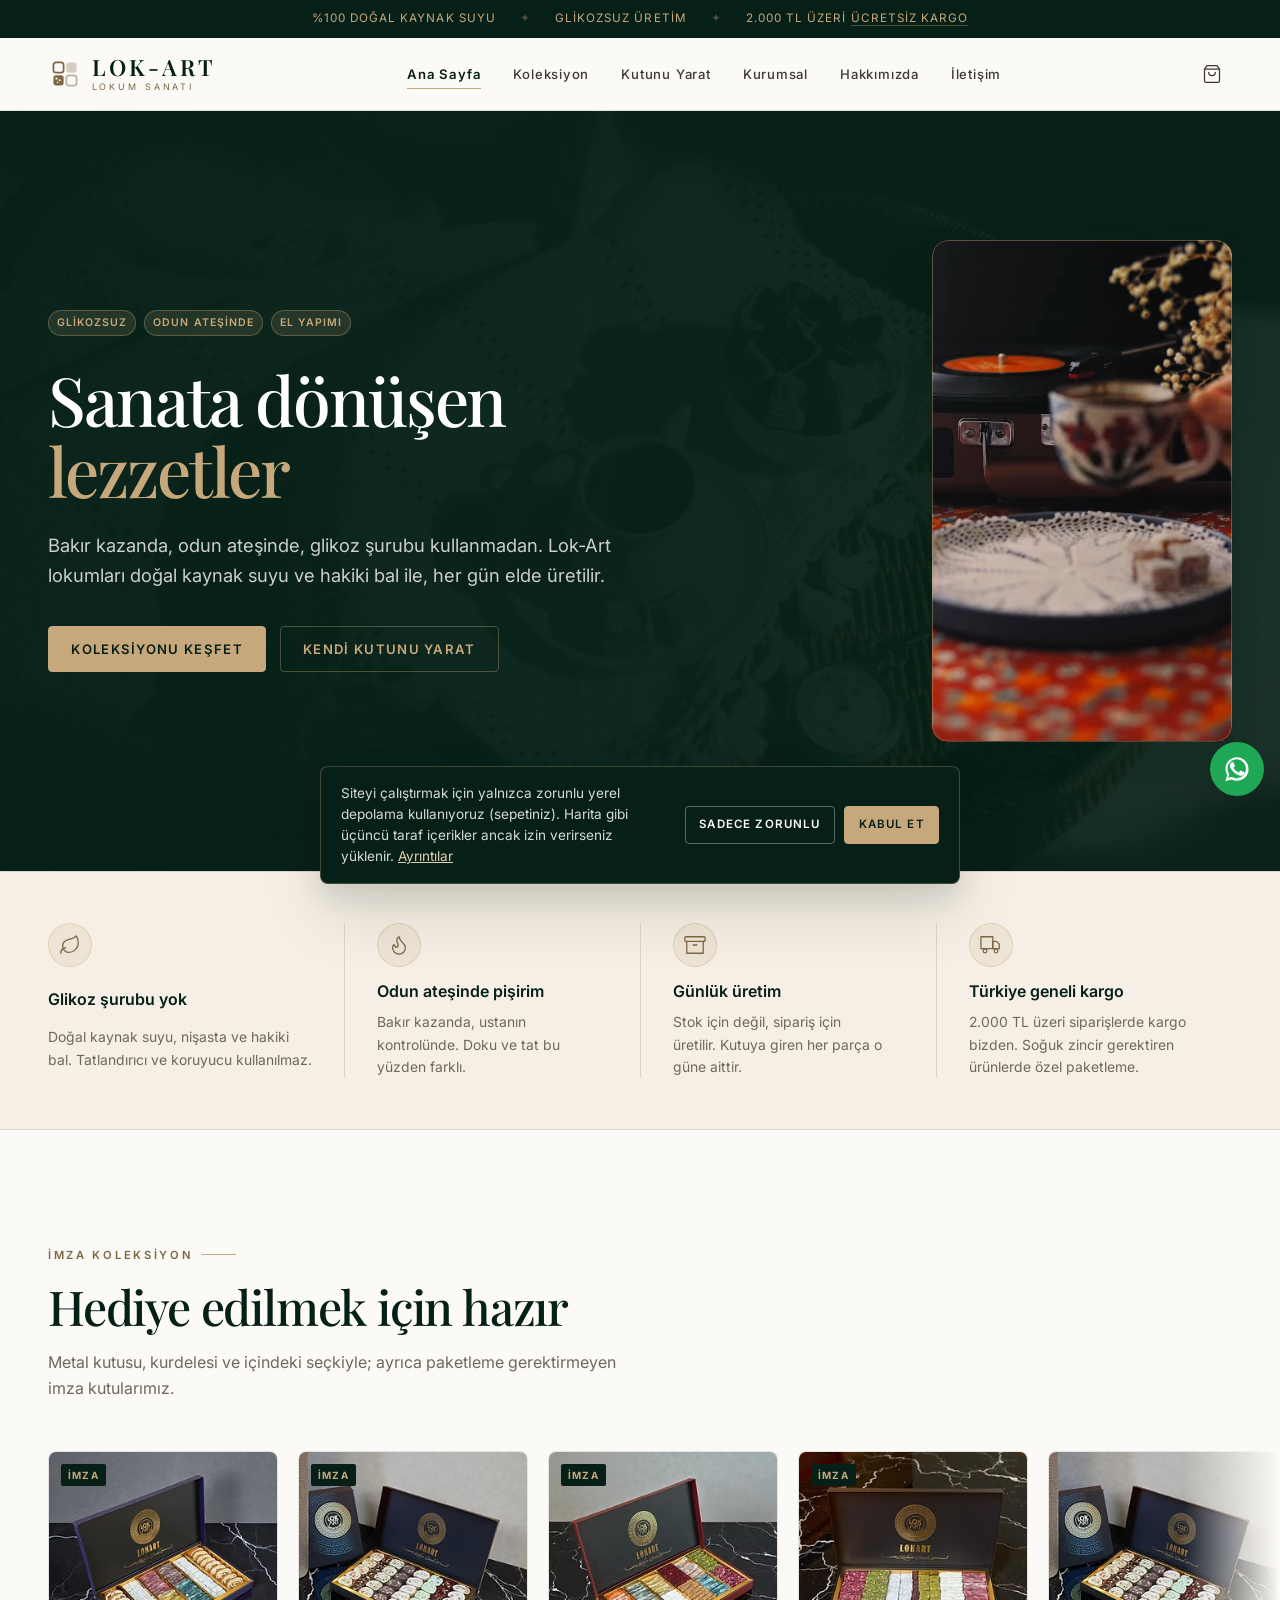
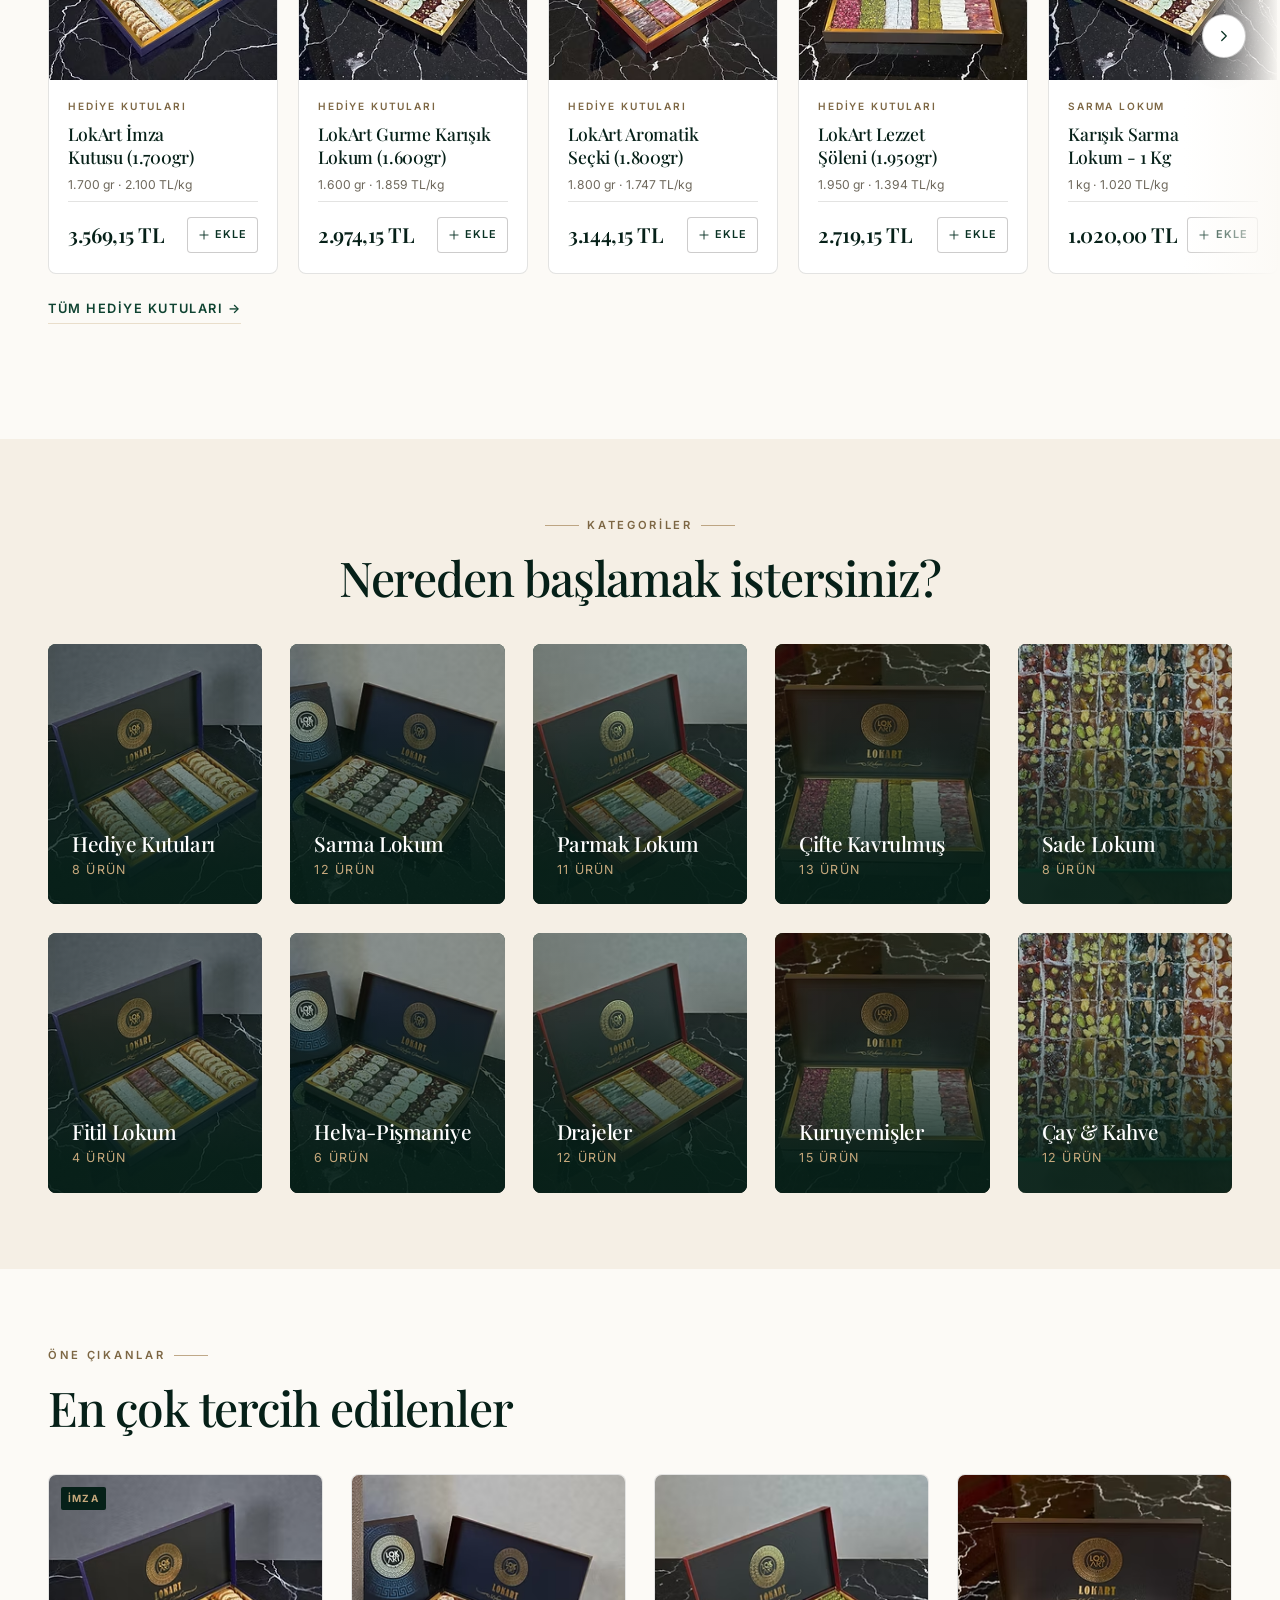
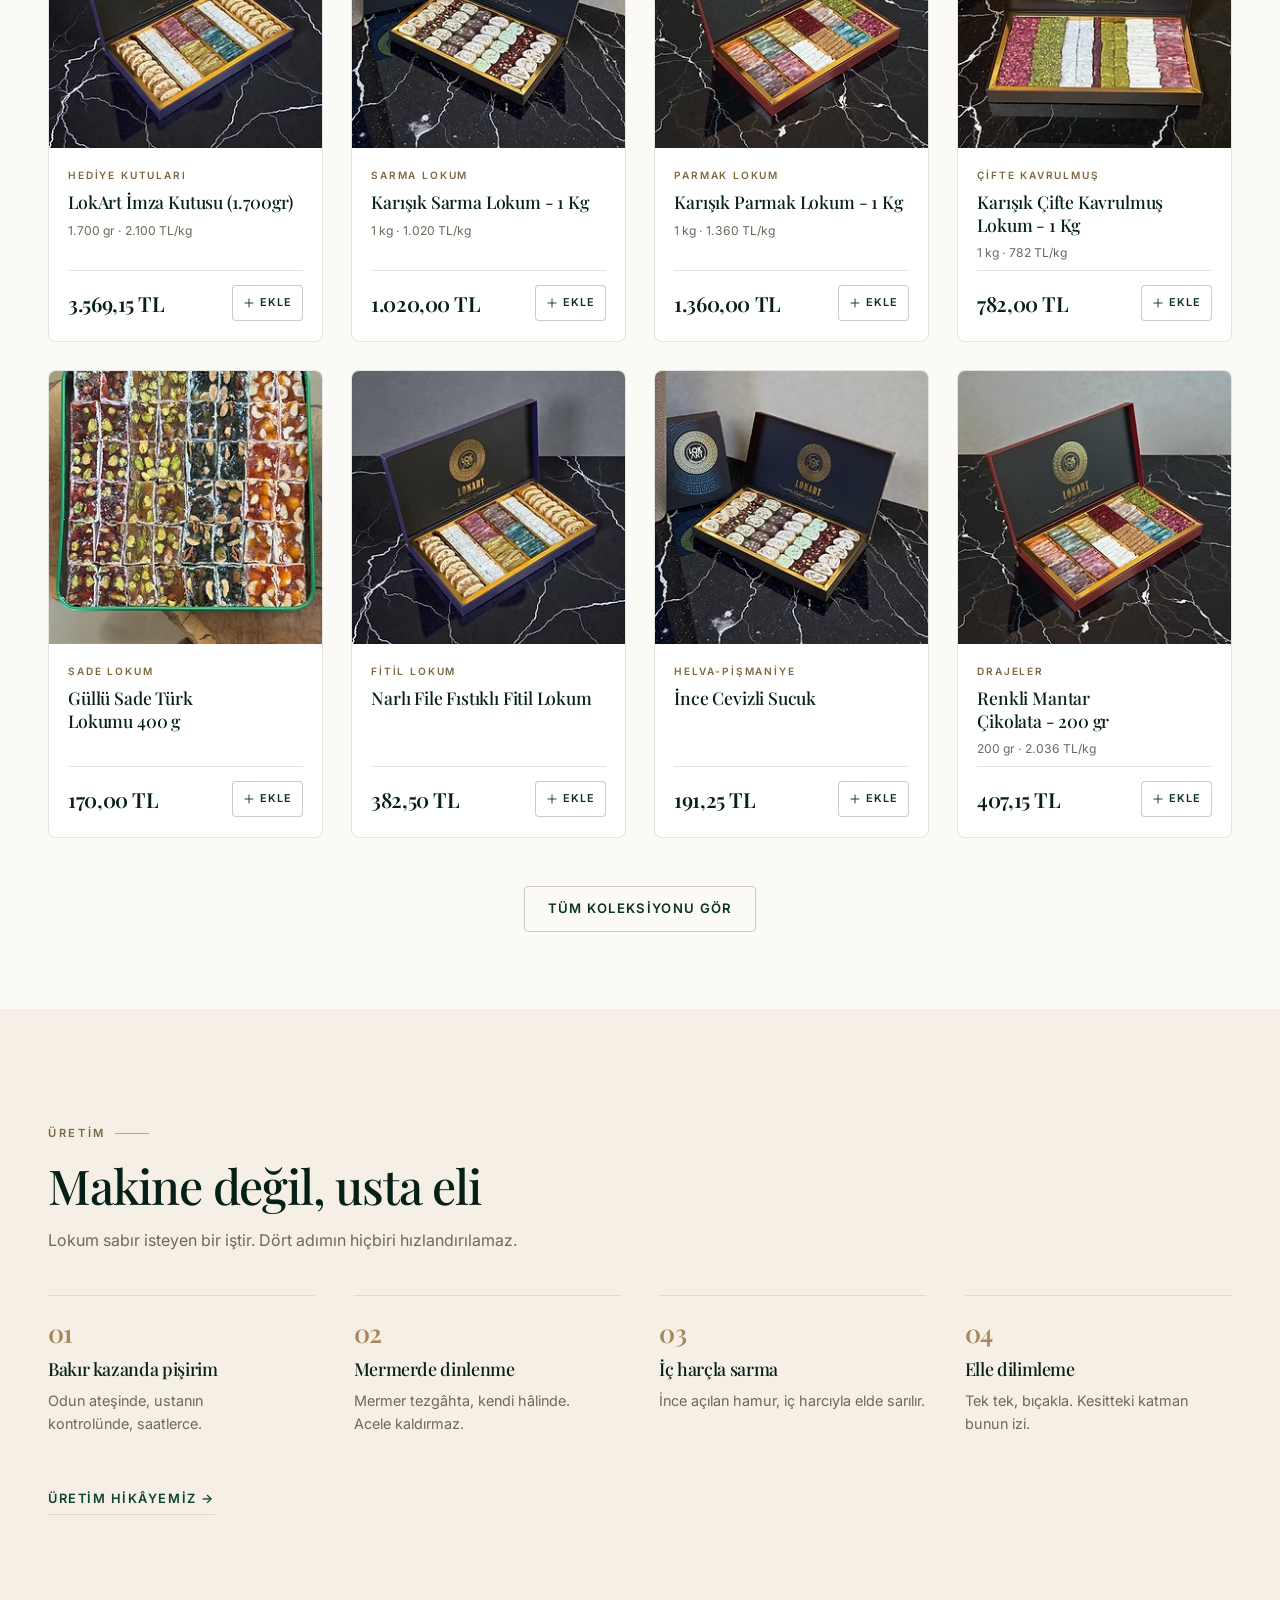
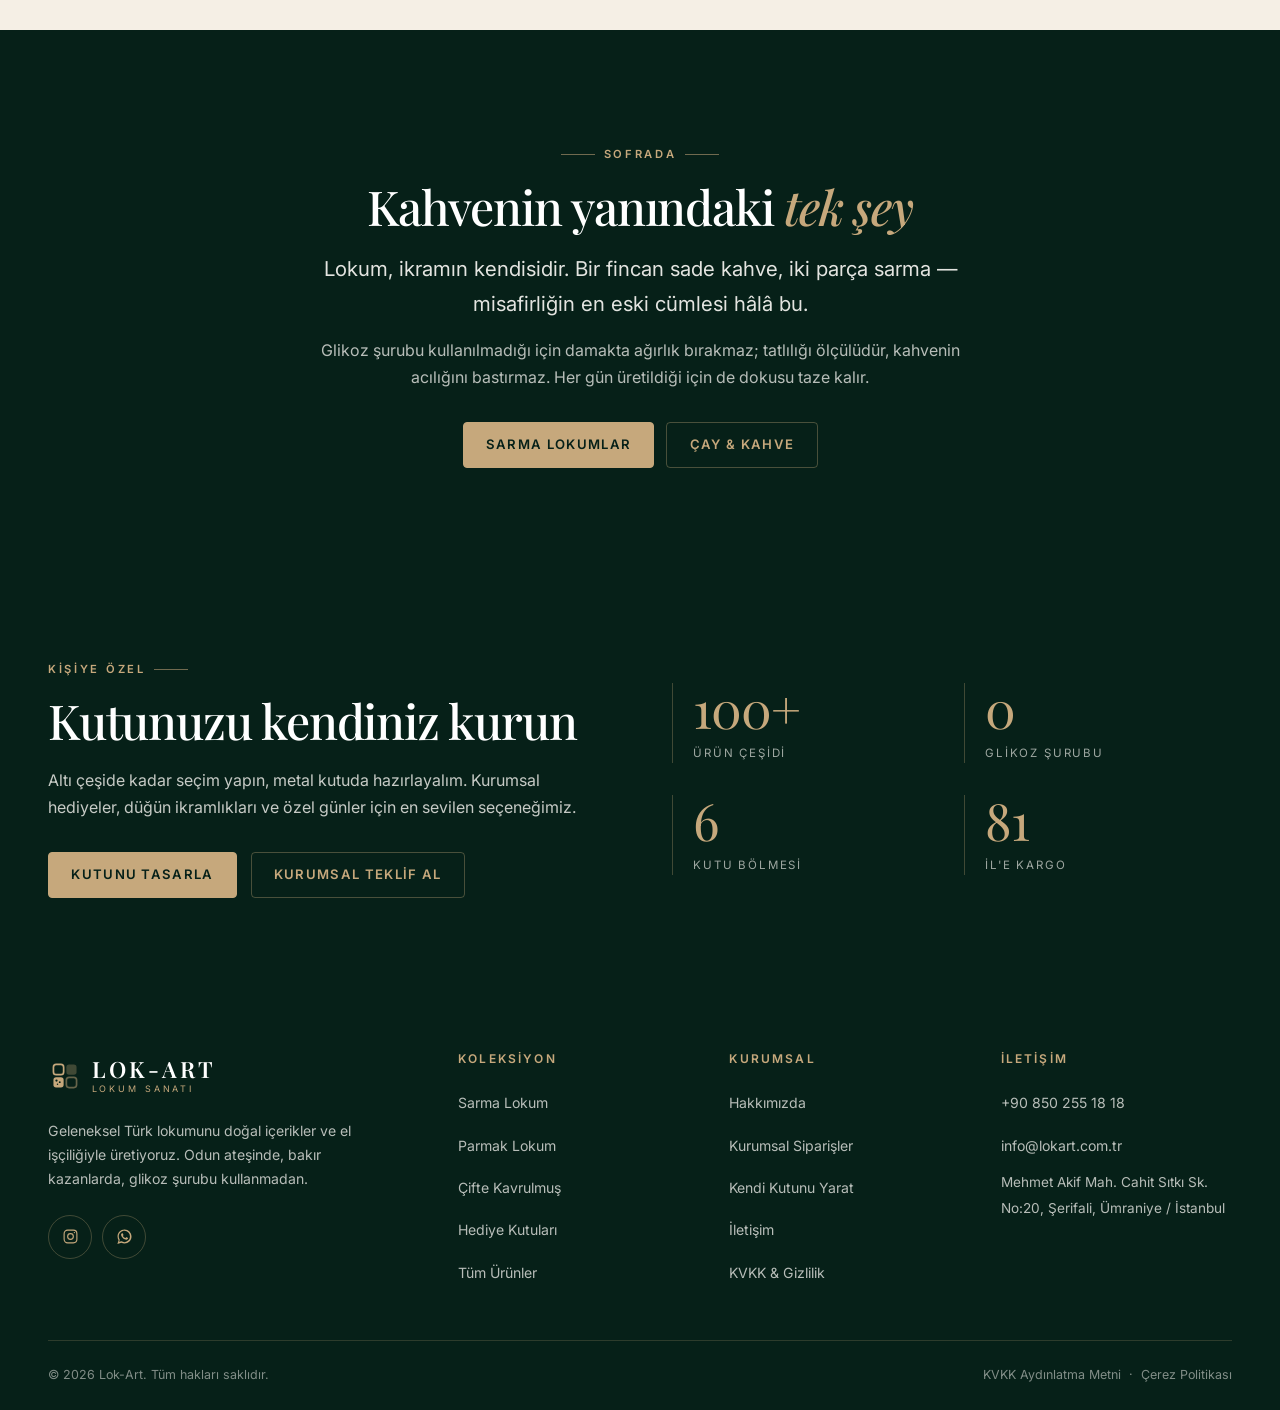
==== commit 2a4893f7: "." ====
--- a/index.html
+++ b/index.html
@@ -69,8 +69,11 @@
 <header class="site-header">
   <div class="container">
     <a class="brand" href="index.html" aria-label="Lok-Art ana sayfa">
-      <span class="brand__name">LOK-ART</span>
-      <span class="brand__tag">Lokum Sanatı</span>
+      <svg class="brand__mark" viewBox="0 0 100 100" aria-hidden="true" focusable="false"><rect class="bm-l" x="16" y="16" width="30" height="30" rx="8"/><rect class="bm-t" x="54" y="16" width="30" height="30" rx="8"/><rect class="bm-s" x="16" y="54" width="30" height="30" rx="8"/><rect class="bm-l2" x="54" y="54" width="30" height="30" rx="8"/><circle class="bm-d" cx="25.0" cy="63.6" r="3.4"/><circle class="bm-d" cx="34.6" cy="68.1" r="2.8"/><circle class="bm-d" cx="28.0" cy="74.4" r="2.2"/></svg>
+      <span class="brand__text">
+        <span class="brand__name">LOK-ART</span>
+        <span class="brand__tag">Lokum Sanatı</span>
+      </span>
     </a>
 
     <nav class="nav" aria-label="Ana menü"><ul style="display:contents"><li><a href="index.html" aria-current="page">Ana Sayfa</a></li><li><a href="urunler.html">Koleksiyon</a></li><li><a href="kutunu-yarat.html">Kutunu Yarat</a></li><li><a href="kurumsal.html">Kurumsal</a></li><li><a href="hakkimizda.html">Hakkımızda</a></li><li><a href="iletisim.html">İletişim</a></li></ul></nav>
@@ -272,8 +275,11 @@
     <div class="footer-grid">
       <div>
         <span class="brand">
-          <span class="brand__name">LOK-ART</span>
-          <span class="brand__tag">Lokum Sanatı</span>
+          <svg class="brand__mark" viewBox="0 0 100 100" aria-hidden="true" focusable="false"><rect class="bm-l" x="16" y="16" width="30" height="30" rx="8"/><rect class="bm-t" x="54" y="16" width="30" height="30" rx="8"/><rect class="bm-s" x="16" y="54" width="30" height="30" rx="8"/><rect class="bm-l2" x="54" y="54" width="30" height="30" rx="8"/><circle class="bm-d" cx="25.0" cy="63.6" r="3.4"/><circle class="bm-d" cx="34.6" cy="68.1" r="2.8"/><circle class="bm-d" cx="28.0" cy="74.4" r="2.2"/></svg>
+          <span class="brand__text">
+            <span class="brand__name">LOK-ART</span>
+            <span class="brand__tag">Lokum Sanatı</span>
+          </span>
         </span>
         <p>Geleneksel Türk lokumunu doğal içerikler ve el işçiliğiyle üretiyoruz.
            Odun ateşinde, bakır kazanlarda, glikoz şurubu kullanmadan.</p>
--- a/style.css
+++ b/style.css
@@ -644,7 +644,22 @@
 .site-header.is-stuck{box-shadow:var(--shadow-sm)}
 .site-header .container{display:flex; align-items:center; justify-content:space-between; gap:1.5rem; min-height:var(--header-h)}
 
-.brand{display:inline-flex; flex-direction:column; justify-content:center; line-height:1; flex-shrink:0; padding-block:.4rem}
+/* Marka kilidi: işaret + kelime. İşaret dört lokum dilimi, biri iç harçlı. */
+.brand{display:inline-flex; align-items:center; gap:.6rem; line-height:1; flex-shrink:0; padding-block:.4rem}
+.brand__text{display:inline-flex; flex-direction:column; justify-content:center}
+.brand__mark{width:34px; height:34px; flex-shrink:0; display:block}
+.brand__mark .bm-l,.brand__mark .bm-l2{fill:none; stroke:var(--gold-ink); stroke-width:5}
+.brand__mark .bm-l2{opacity:.5}
+.brand__mark .bm-t{fill:var(--gold-ink); opacity:.3}
+.brand__mark .bm-s{fill:var(--gold-ink)}
+.brand__mark .bm-d{fill:var(--cream)}
+/* Koyu zeminde altın */
+.site-footer .brand__mark .bm-l,.site-footer .brand__mark .bm-l2,
+.mobile-nav .brand__mark .bm-l,.mobile-nav .brand__mark .bm-l2{stroke:var(--gold)}
+.site-footer .brand__mark .bm-t,.site-footer .brand__mark .bm-s,
+.mobile-nav .brand__mark .bm-t,.mobile-nav .brand__mark .bm-s{fill:var(--gold)}
+.site-footer .brand__mark .bm-d,.mobile-nav .brand__mark .bm-d{fill:var(--emerald-900)}
+@media (max-width:640px){ .brand__mark{width:29px; height:29px} }
 .brand__name{font-family:var(--font-display); font-size:1.4rem; font-weight:600; letter-spacing:.14em; color:var(--emerald-900)}
 .brand__tag{font-size:.56rem; letter-spacing:.32em; text-transform:uppercase; color:var(--gold-ink); margin-top:.3rem}
 
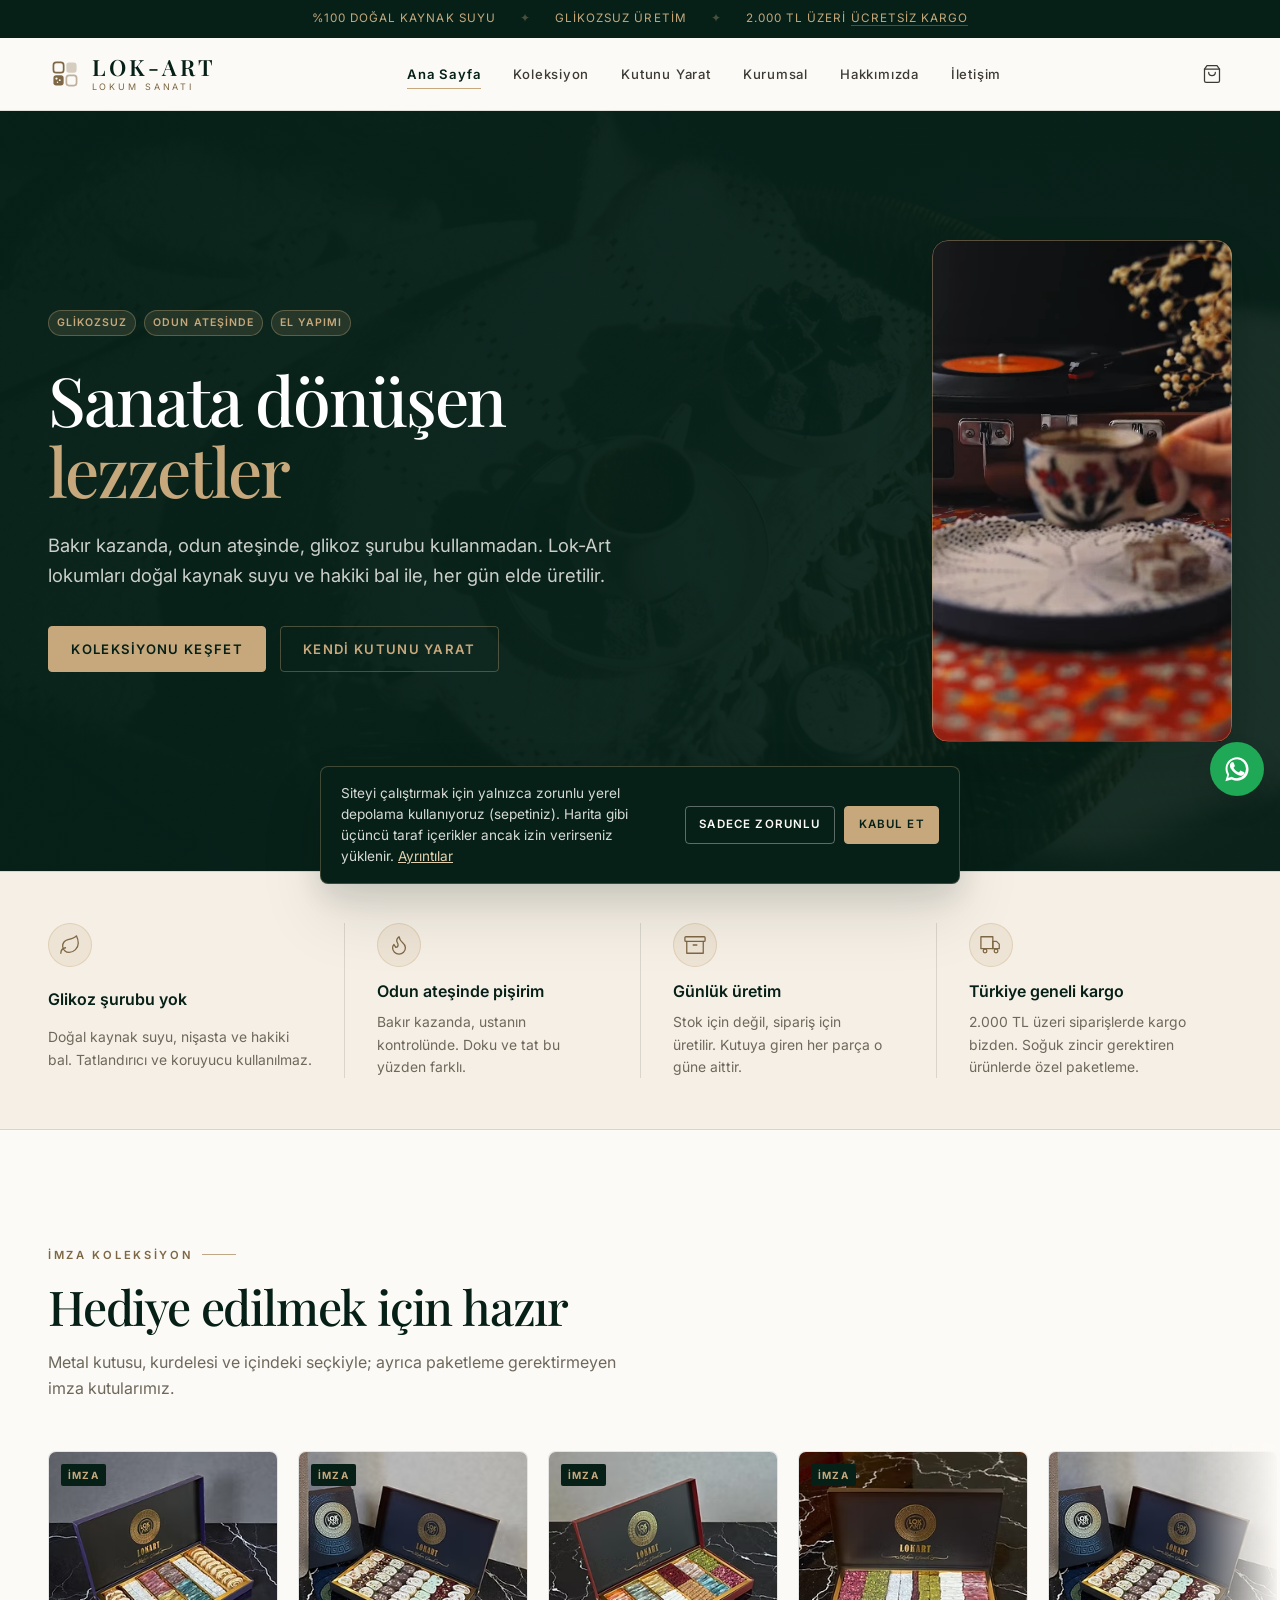
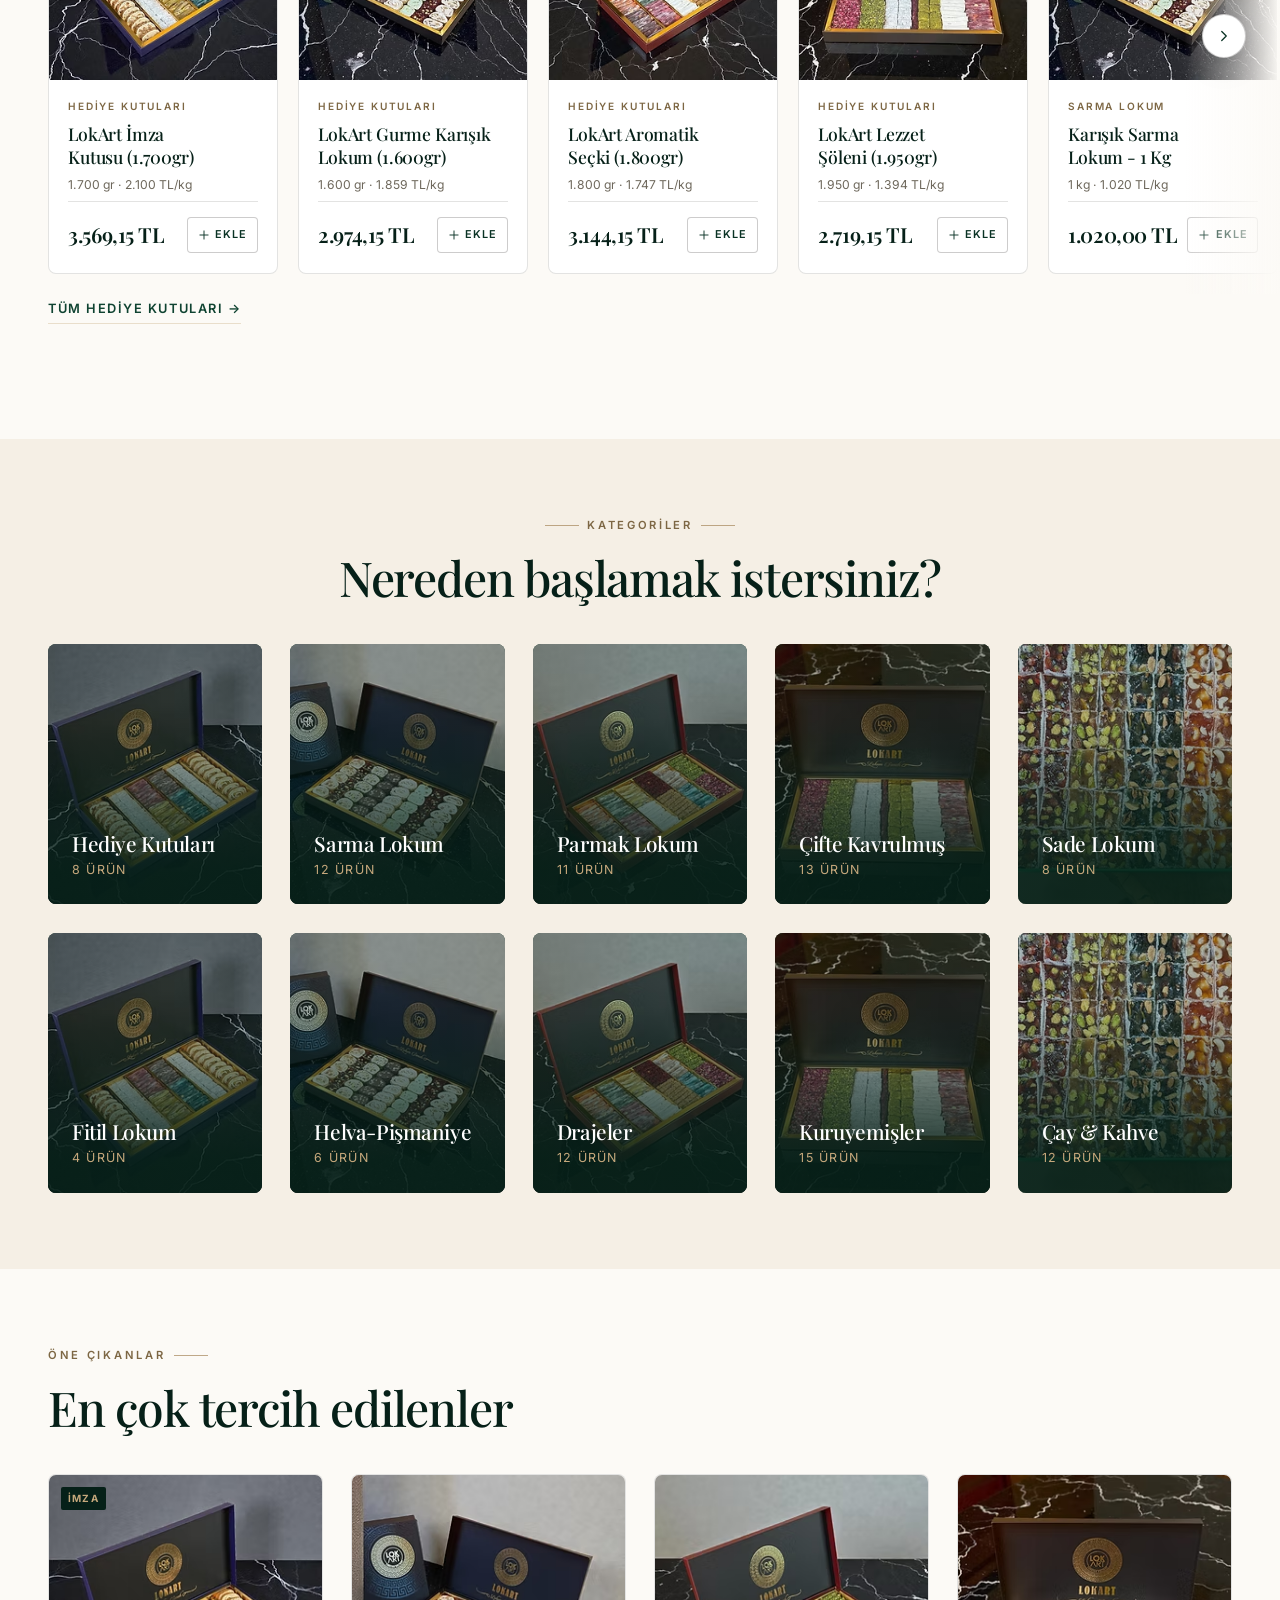
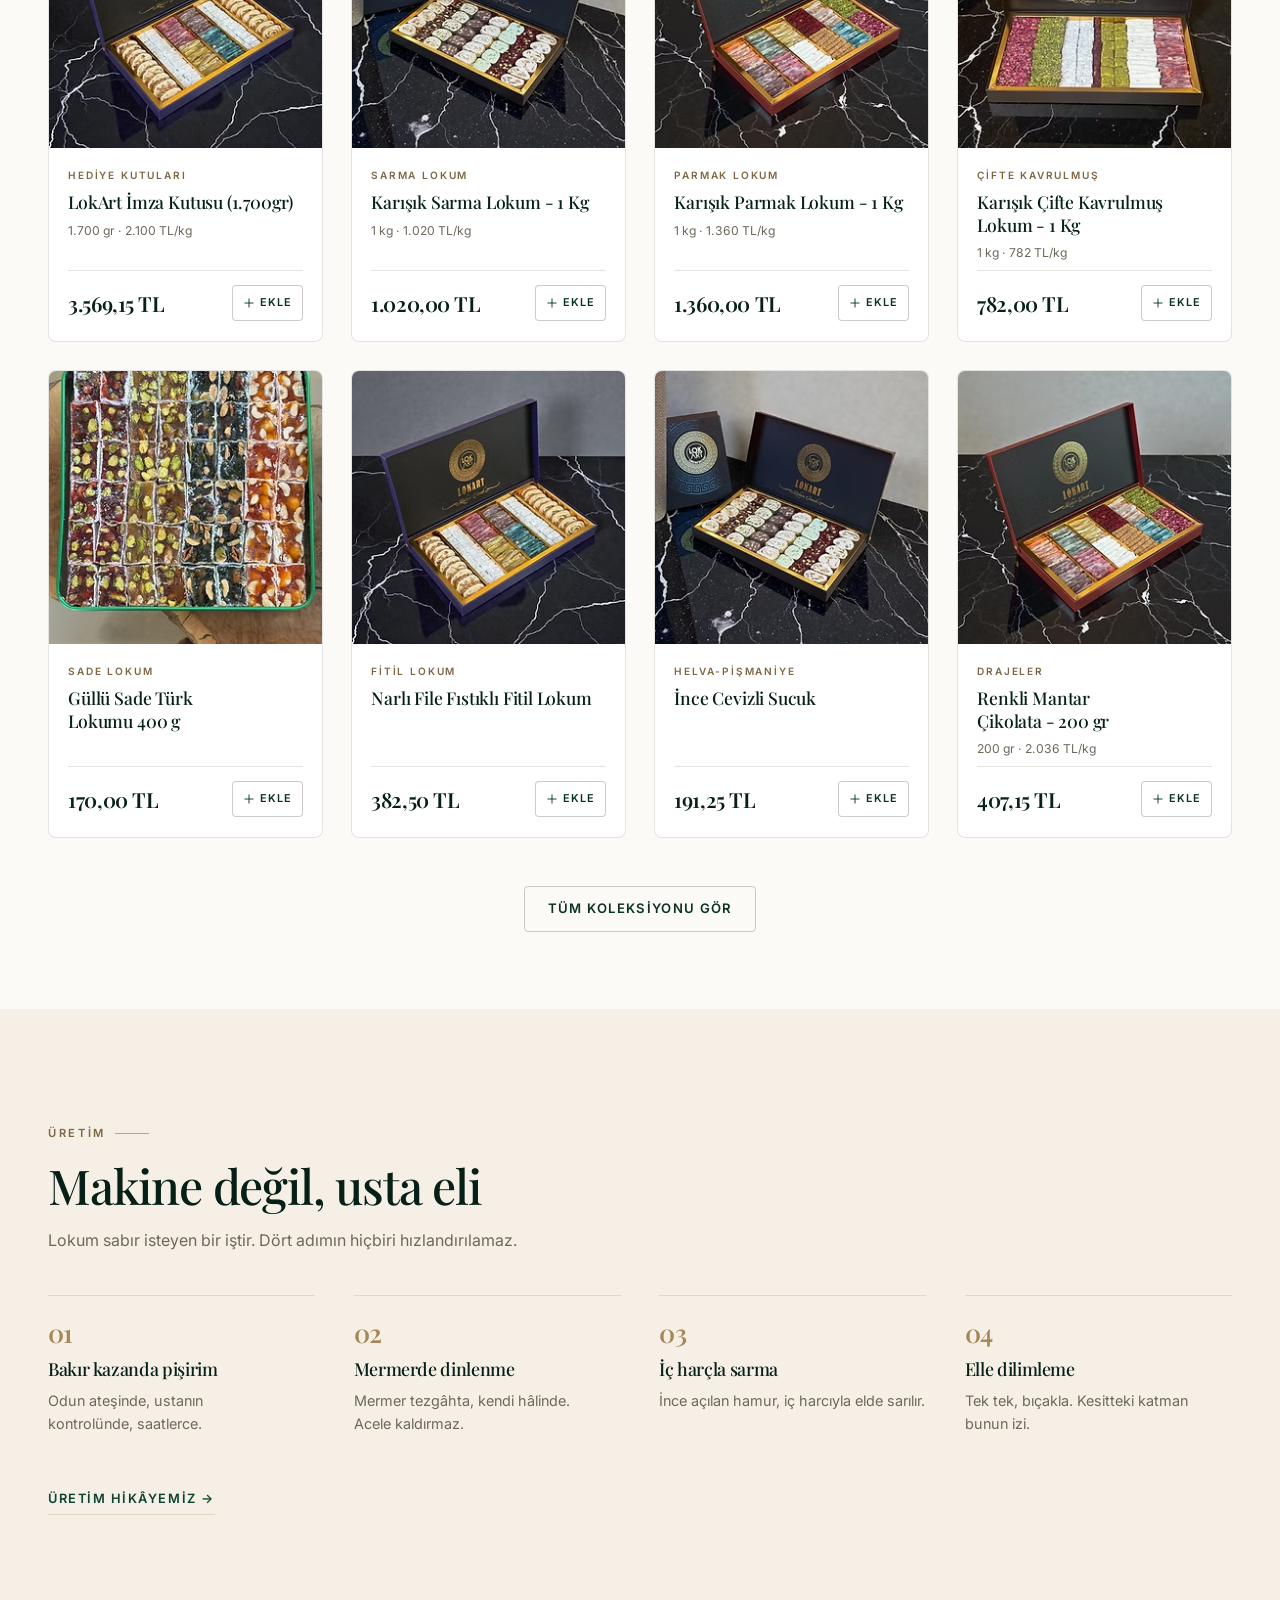
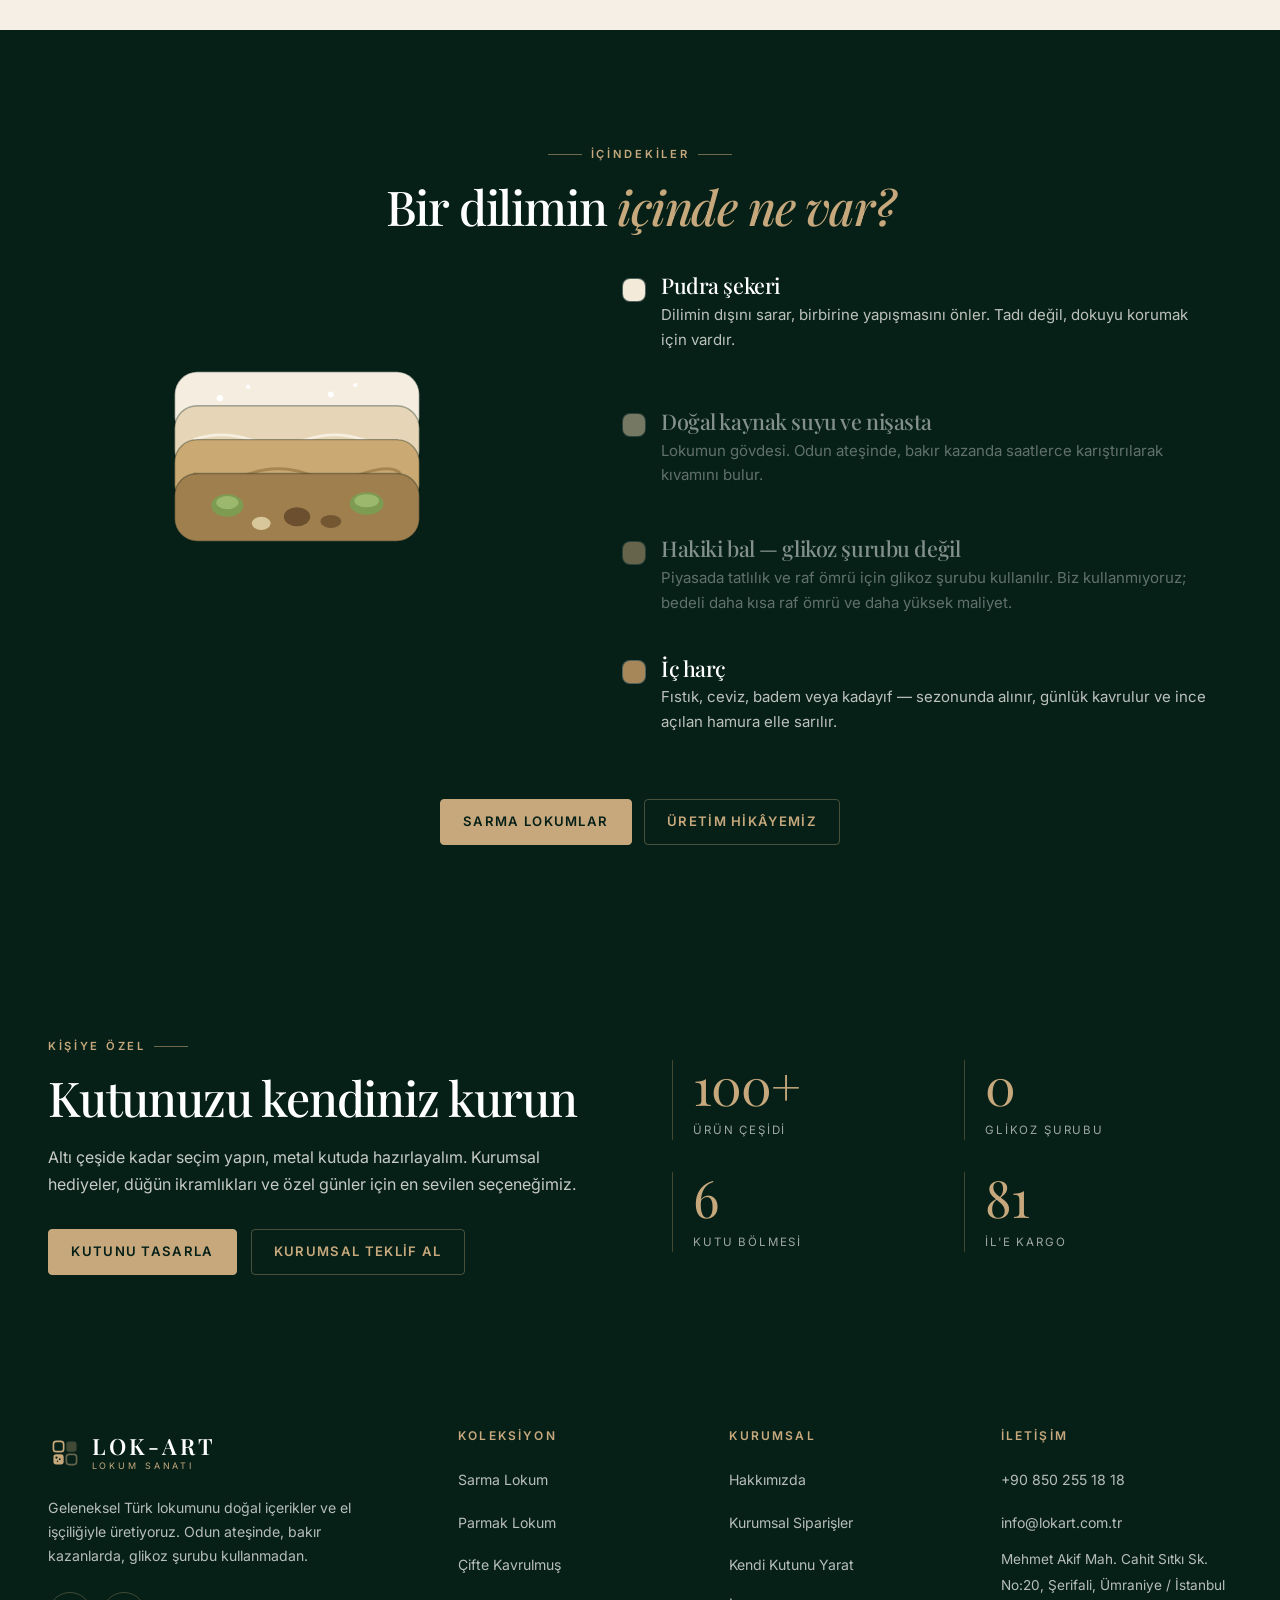
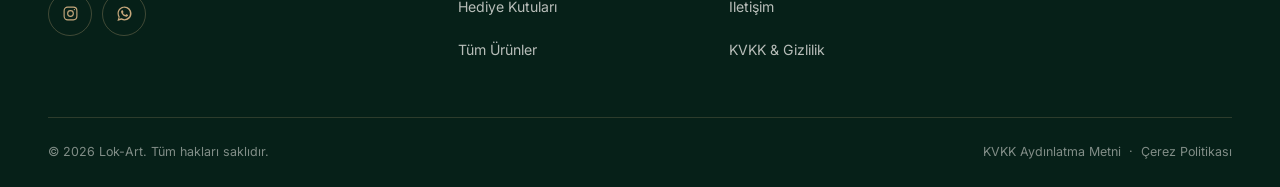
==== commit 5cb89416: "." ====
--- a/index.html
+++ b/index.html
@@ -227,19 +227,75 @@
     </div>
   </section>
 
-  <section class="showcase showcase--text">
-    <div class="container container--narrow">
-      <div class="showcase__body">
-        <span class="eyebrow eyebrow--light">Sofrada</span>
-        <h2>Kahvenin yanındaki <em>tek şey</em></h2>
-        <p class="lead">Lokum, ikramın kendisidir. Bir fincan sade kahve, iki parça sarma —
-           misafirliğin en eski cümlesi hâlâ bu.</p>
-        <p>Glikoz şurubu kullanılmadığı için damakta ağırlık bırakmaz; tatlılığı ölçülüdür,
-           kahvenin acılığını bastırmaz. Her gün üretildiği için de dokusu taze kalır.</p>
-        <div class="showcase__cta">
-          <a class="btn btn--gold" href="urunler.html?kategori=sarma-lokum">Sarma lokumlar</a>
-          <a class="btn btn--outline-light" href="urunler.html?kategori=cay-kahve">Çay &amp; kahve</a>
-        </div>
+  <section class="cut" aria-labelledby="cutTitle">
+    <div class="container">
+      <div class="section__head">
+        <span class="eyebrow eyebrow--light">İçindekiler</span>
+        <h2 id="cutTitle">Bir dilimin <em>içinde ne var?</em></h2>
+      </div>
+
+      <div class="cut__grid">
+        <div class="cut__stage">
+          <svg class="cut__svg" viewBox="0 0 340 330" aria-hidden="true" focusable="false">
+            <g class="cut__layer" data-layer="0">
+              <rect x="40" y="34" width="260" height="72" rx="24" fill="#F5EDE0"/>
+              <circle cx="88" cy="62" r="3.4" fill="#fff"/><circle cx="142" cy="80" r="2.6" fill="#fff"/>
+              <circle cx="206" cy="58" r="3" fill="#fff"/><circle cx="252" cy="82" r="3.6" fill="#fff"/>
+              <circle cx="118" cy="50" r="2.2" fill="#fff"/><circle cx="176" cy="86" r="2.4" fill="#fff"/>
+              <circle cx="232" cy="48" r="2.2" fill="#fff"/>
+            </g>
+            <g class="cut__layer" data-layer="1">
+              <rect x="40" y="106" width="260" height="72" rx="24" fill="#E6D5B6"/>
+              <path d="M60 142 q30 -10 60 0 t60 0 t60 0 t40 0" fill="none" stroke="#FBF6EC" stroke-width="3" opacity=".8"/>
+            </g>
+            <g class="cut__layer" data-layer="2">
+              <rect x="40" y="178" width="260" height="72" rx="24" fill="#CBA972"/>
+              <path d="M60 214 q30 10 60 0 t60 0 t60 0 t40 0" fill="none" stroke="#8C6B38" stroke-width="3" opacity=".55"/>
+            </g>
+            <g class="cut__layer" data-layer="3">
+              <rect x="40" y="250" width="260" height="72" rx="24" fill="#A07F4E"/>
+              <ellipse cx="96" cy="284" rx="17" ry="12" fill="#7E9B52"/>
+              <ellipse cx="96" cy="281" rx="12" ry="7" fill="#9CB86D"/>
+              <ellipse cx="170" cy="296" rx="14" ry="10" fill="#6B4F2E"/>
+              <ellipse cx="244" cy="282" rx="18" ry="12" fill="#7E9B52"/>
+              <ellipse cx="244" cy="279" rx="13" ry="7" fill="#9CB86D"/>
+              <ellipse cx="132" cy="303" rx="10" ry="7" fill="#D8C79A"/>
+              <ellipse cx="206" cy="301" rx="11" ry="7" fill="#6B4F2E" opacity=".85"/>
+            </g>
+          </svg>
+        </div>
+
+        <ol class="cut__list">
+          <li class="cut__item" data-layer="0">
+            <span class="cut__swatch" style="--sw:#F3EADA"></span>
+            <h3>Pudra şekeri</h3>
+            <p>Dilimin dışını sarar, birbirine yapışmasını önler. Tadı değil,
+               dokuyu korumak için vardır.</p>
+          </li>
+          <li class="cut__item" data-layer="1">
+            <span class="cut__swatch" style="--sw:#E3D0AE"></span>
+            <h3>Doğal kaynak suyu ve nişasta</h3>
+            <p>Lokumun gövdesi. Odun ateşinde, bakır kazanda saatlerce
+               karıştırılarak kıvamını bulur.</p>
+          </li>
+          <li class="cut__item" data-layer="2">
+            <span class="cut__swatch" style="--sw:#C6A87C"></span>
+            <h3>Hakiki bal — glikoz şurubu değil</h3>
+            <p>Piyasada tatlılık ve raf ömrü için glikoz şurubu kullanılır.
+               Biz kullanmıyoruz; bedeli daha kısa raf ömrü ve daha yüksek maliyet.</p>
+          </li>
+          <li class="cut__item" data-layer="3">
+            <span class="cut__swatch" style="--sw:#A5875A"></span>
+            <h3>İç harç</h3>
+            <p>Fıstık, ceviz, badem veya kadayıf — sezonunda alınır, günlük kavrulur
+               ve ince açılan hamura elle sarılır.</p>
+          </li>
+        </ol>
+      </div>
+
+      <div class="cut__cta">
+        <a class="btn btn--gold" href="urunler.html?kategori=sarma-lokum">Sarma lokumlar</a>
+        <a class="btn btn--outline-light" href="hakkimizda.html">Üretim hikâyemiz</a>
       </div>
     </div>
   </section>
--- a/style.css
+++ b/style.css
@@ -857,6 +857,88 @@
 .showcase__cta{display:flex; gap:.75rem; flex-wrap:wrap; margin-top:2rem}
 
 
+
+/* -- Kesit anlatımı: kaydırdıkça katmanlarına ayrılan dilim --
+   Fotoğraf değil diyagram; ne olduğunu saklamıyor. Apple tarzı kare dizisi
+   yerine IntersectionObserver + transform: her tarayıcıda çalışır. */
+.cut{background:var(--emerald-900); color:var(--cream); padding-block:var(--section-y-lg)}
+.cut .section__head{margin-inline:auto; text-align:center; max-width:640px}
+.cut .section__head .eyebrow{justify-content:center}
+.cut .section__head .eyebrow::before{content:''; flex:0 0 34px; height:1px; background:var(--gold); opacity:.55}
+.cut h2{color:#fff}
+.cut h2 em{font-style:italic; color:var(--gold)}
+
+.cut__grid{
+  display:grid; grid-template-columns:minmax(0,0.9fr) minmax(0,1.1fr);
+  gap:clamp(2rem,6vw,5rem); align-items:start;
+}
+.cut__stage{
+  position:sticky; top:calc(50vh - 170px);
+  display:grid; place-items:center; padding-block:1rem;
+}
+.cut__svg{width:min(320px,100%); height:auto; overflow:visible}
+/* Katmanlar kapalıyken üst üste bindirilmiş tek blok; bölüm görününce ayrılır.
+   Soldurma yok — diyagram her an okunabilir kalmalı; okunan katman büyüyüp
+   altın çerçeve alarak öne çıkar. */
+.cut__layer{
+  transform:translateY(0) scale(1); transform-origin:center;
+  transition:transform .8s cubic-bezier(.22,.61,.36,1), filter .35s var(--ease);
+}
+.cut__layer[data-layer="0"]{transform:translateY(54px)}
+.cut__layer[data-layer="1"]{transform:translateY(18px)}
+.cut__layer[data-layer="2"]{transform:translateY(-18px)}
+.cut__layer[data-layer="3"]{transform:translateY(-54px)}
+.cut.is-open .cut__layer[data-layer="0"]{transform:translateY(-6px)}
+.cut.is-open .cut__layer[data-layer="1"]{transform:translateY(-2px)}
+.cut.is-open .cut__layer[data-layer="2"]{transform:translateY(2px)}
+.cut.is-open .cut__layer[data-layer="3"]{transform:translateY(6px)}
+.cut__layer rect:first-of-type{
+  stroke:rgba(6,32,24,.35); stroke-width:1.5;
+  transition:stroke .35s var(--ease), stroke-width .35s var(--ease);
+}
+.cut.is-open .cut__layer.is-lit{filter:drop-shadow(0 10px 22px rgba(0,0,0,.45))}
+.cut.is-open .cut__layer.is-lit rect:first-of-type{stroke:var(--gold); stroke-width:3}
+.cut.is-open .cut__layer.is-lit[data-layer="0"]{transform:translateY(-16px) scale(1.05)}
+.cut.is-open .cut__layer.is-lit[data-layer="1"]{transform:translateY(-6px) scale(1.05)}
+.cut.is-open .cut__layer.is-lit[data-layer="2"]{transform:translateY(6px) scale(1.05)}
+.cut.is-open .cut__layer.is-lit[data-layer="3"]{transform:translateY(16px) scale(1.05)}
+
+.cut__list{display:grid; gap:clamp(1.75rem,4vw,3rem); counter-reset:cut}
+.cut__item{
+  display:grid; grid-template-columns:auto minmax(0,1fr); gap:.35rem 1rem;
+  opacity:.5; transform:translateY(8px);
+  transition:opacity .45s var(--ease), transform .45s var(--ease);
+}
+.cut__item.is-active{opacity:1; transform:none}
+.cut__swatch{
+  grid-row:span 2; width:22px; height:22px; margin-top:.35rem; border-radius:7px;
+  background:var(--sw); box-shadow:0 0 0 1px rgba(252,250,246,.3);
+  transition:box-shadow .35s var(--ease);
+}
+.cut__item.is-active .cut__swatch{box-shadow:0 0 0 2px var(--gold)}
+.cut__item h3{color:#fff; font-size:clamp(1.1rem,1.9vw,1.35rem); margin:0}
+.cut__item p{color:rgba(252,250,246,.74); font-size:.94rem; line-height:1.65; margin:0; grid-column:2}
+.cut__cta{display:flex; gap:.75rem; flex-wrap:wrap; justify-content:center; margin-top:clamp(2.5rem,5vw,4rem)}
+
+@media (max-width:900px){
+  /* Telefonda yapışkan diyagram metnin üstüne biniyordu. Sabitlemeyi kaldır:
+     diyagram bir kez görünüp açılır, maddeler altında normal liste olarak okunur. */
+  .cut__grid{grid-template-columns:1fr; gap:2rem}
+  .cut__stage{position:static; padding-block:.5rem 1rem}
+  .cut__svg{width:min(250px,66vw)}
+  .cut__list{gap:1.75rem}
+  .cut__item{opacity:1; transform:none}
+  .cut__item p{font-size:.9rem}
+}
+@media (prefers-reduced-motion:reduce){
+  /* Hareket istemeyen kullanıcı: katmanlar zaten ayrık, hepsi okunur */
+  .cut__layer,.cut.is-open .cut__layer{transition:none}
+  .cut__layer[data-layer="0"],.cut.is-open .cut__layer[data-layer="0"]{transform:translateY(-6px)}
+  .cut__layer[data-layer="1"],.cut.is-open .cut__layer[data-layer="1"]{transform:translateY(-2px)}
+  .cut__layer[data-layer="2"],.cut.is-open .cut__layer[data-layer="2"]{transform:translateY(2px)}
+  .cut__layer[data-layer="3"],.cut.is-open .cut__layer[data-layer="3"]{transform:translateY(6px)}
+  .cut__item{opacity:1; transform:none; transition:none}
+}
 
 /* -- Üretim adımları (fotoğrafsız da ayakta duran anlatım) -- */
 .steps{
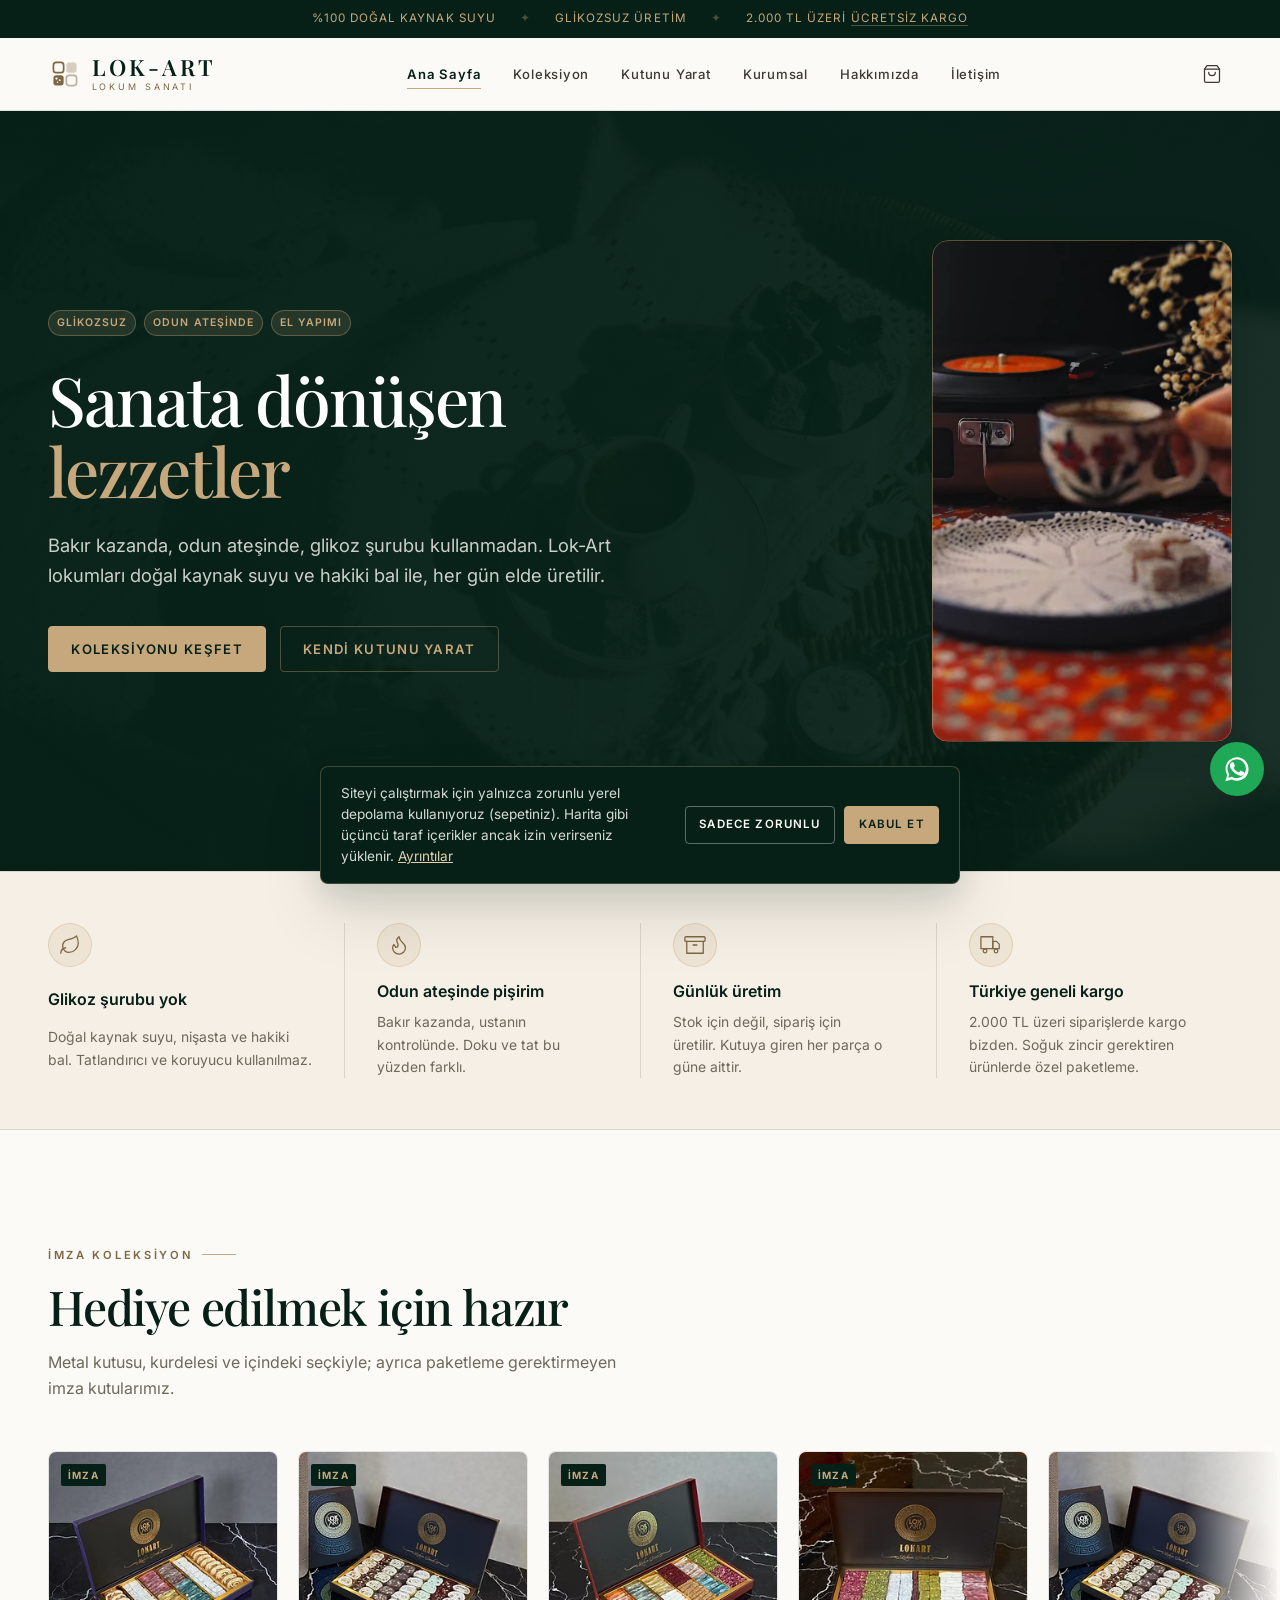
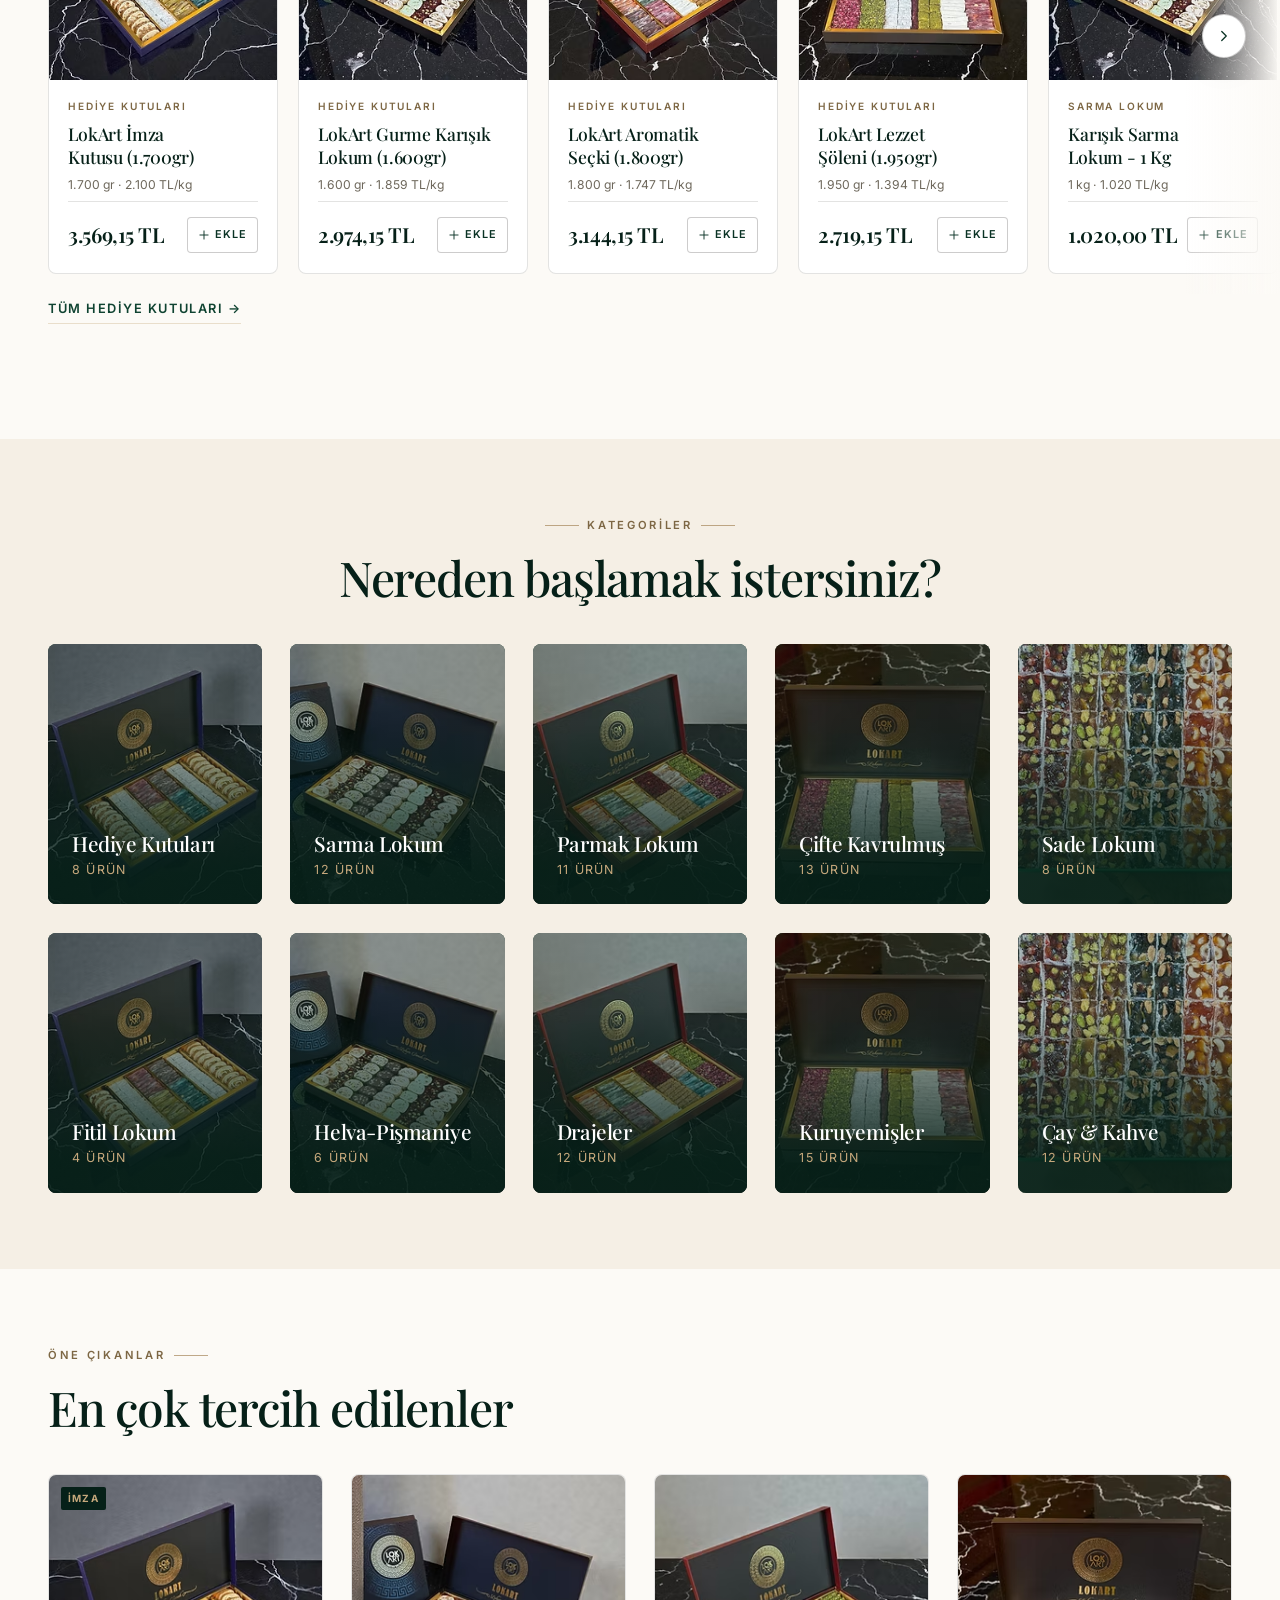
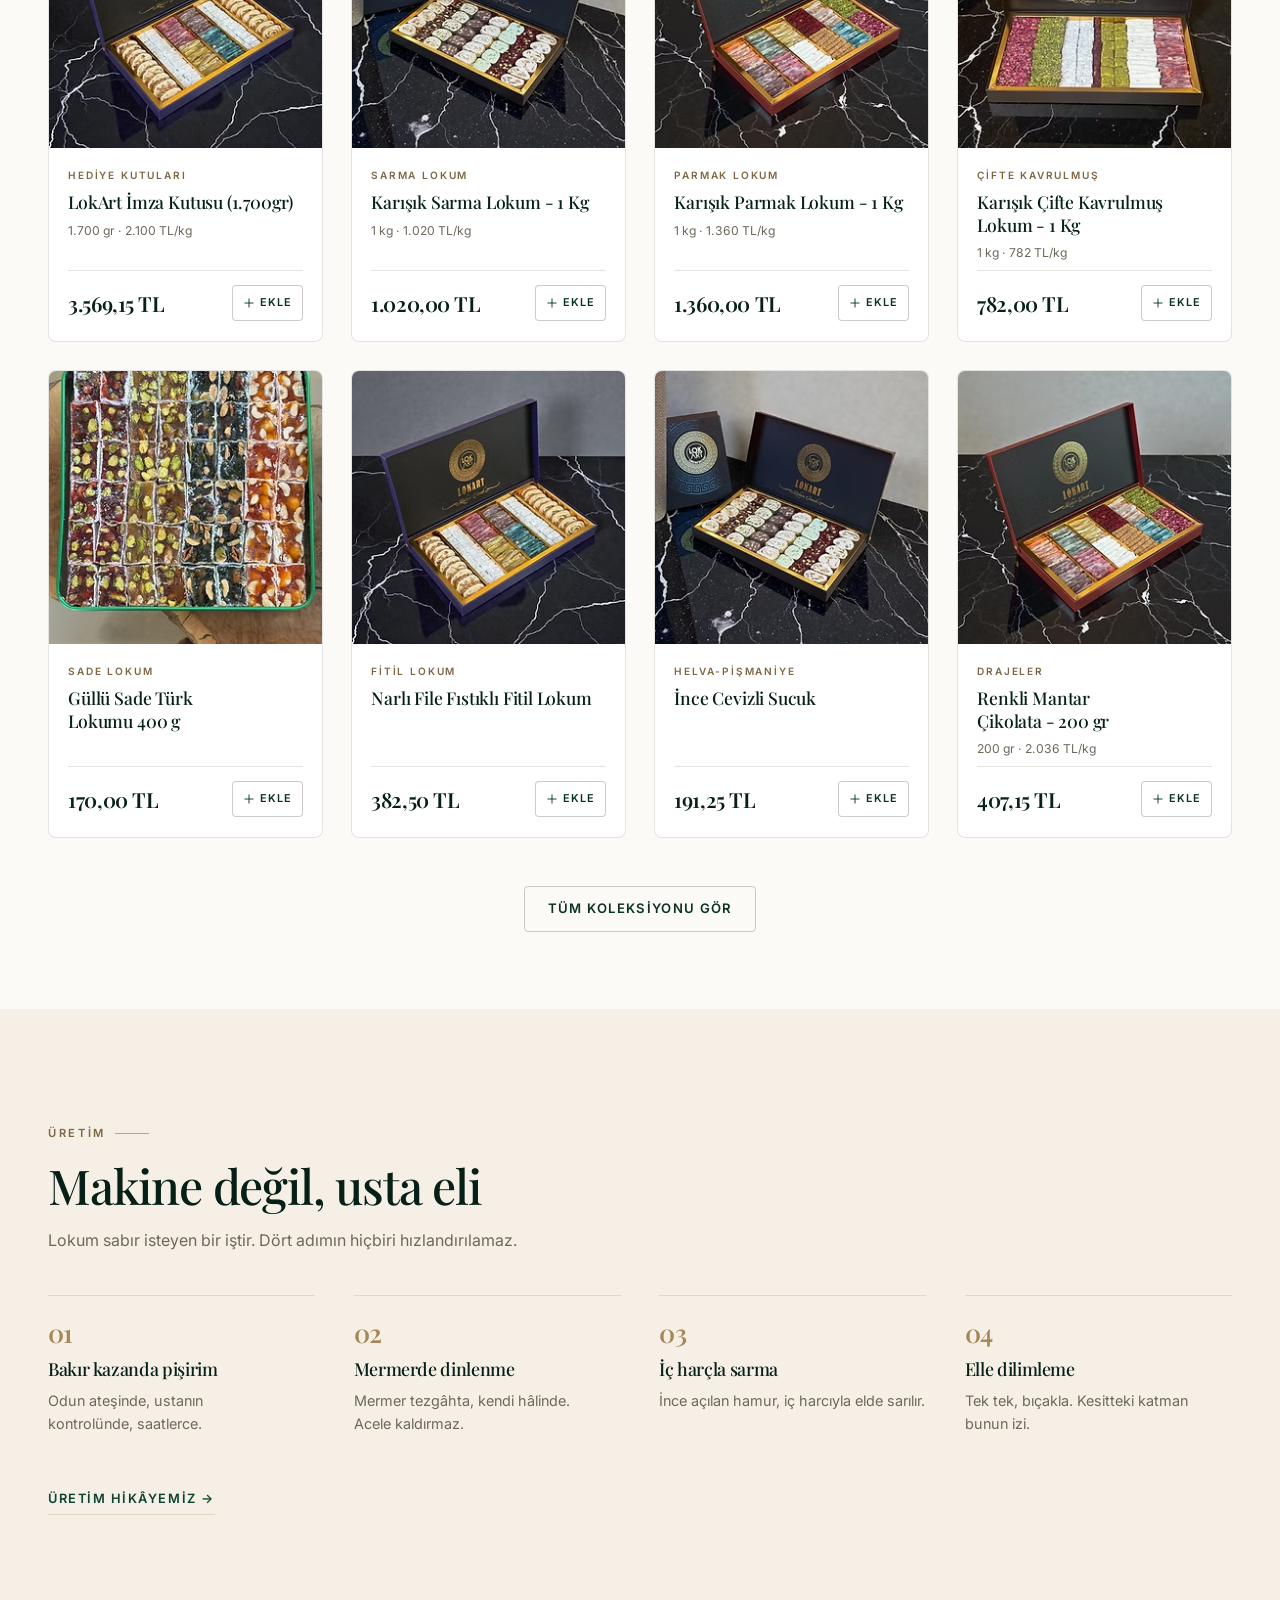
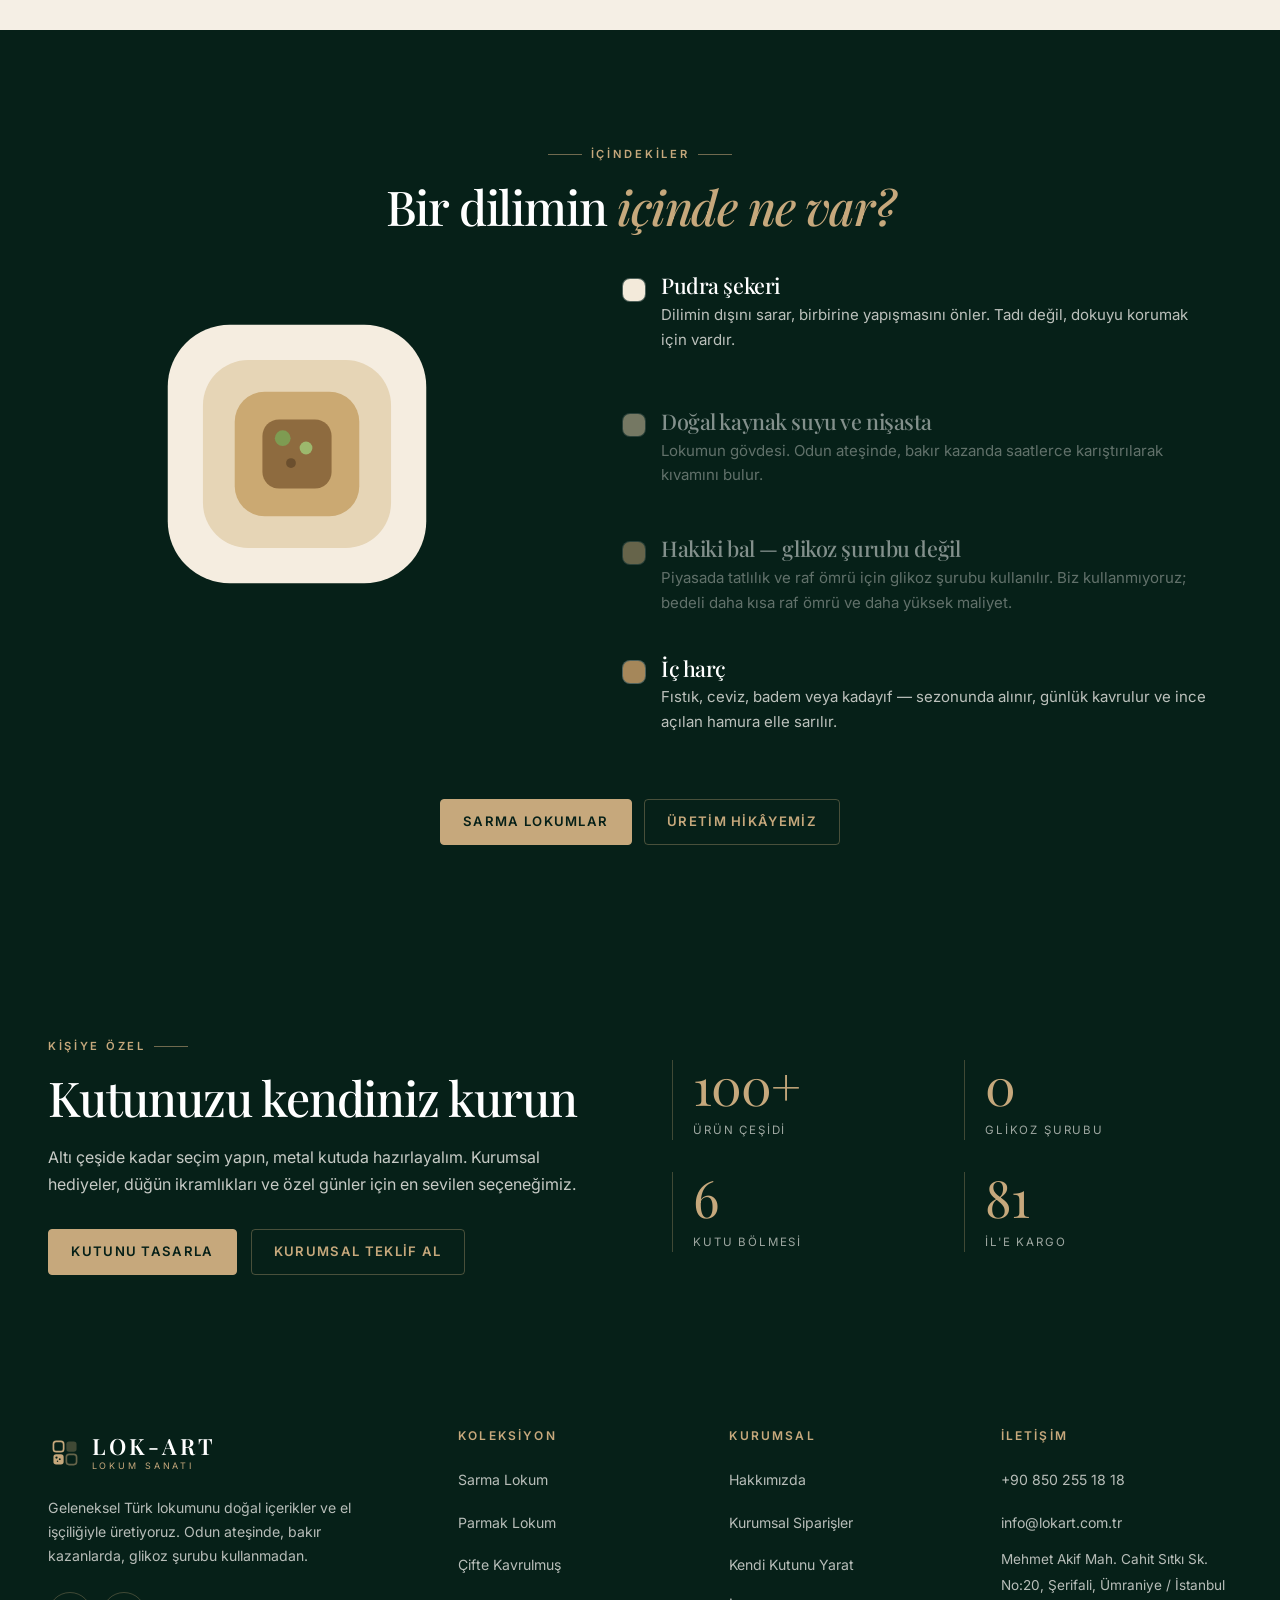
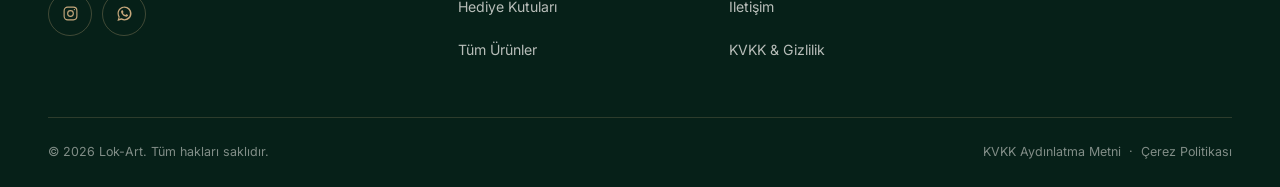
==== commit f2a1f66e: "." ====
--- a/index.html
+++ b/index.html
@@ -236,31 +236,21 @@
 
       <div class="cut__grid">
         <div class="cut__stage">
-          <svg class="cut__svg" viewBox="0 0 340 330" aria-hidden="true" focusable="false">
+          <svg class="cut__svg" viewBox="0 0 360 360" aria-hidden="true" focusable="false">
             <g class="cut__layer" data-layer="0">
-              <rect x="40" y="34" width="260" height="72" rx="24" fill="#F5EDE0"/>
-              <circle cx="88" cy="62" r="3.4" fill="#fff"/><circle cx="142" cy="80" r="2.6" fill="#fff"/>
-              <circle cx="206" cy="58" r="3" fill="#fff"/><circle cx="252" cy="82" r="3.6" fill="#fff"/>
-              <circle cx="118" cy="50" r="2.2" fill="#fff"/><circle cx="176" cy="86" r="2.4" fill="#fff"/>
-              <circle cx="232" cy="48" r="2.2" fill="#fff"/>
+              <rect x="30" y="30" width="300" height="300" rx="72" fill="#F5EDE0"/>
             </g>
             <g class="cut__layer" data-layer="1">
-              <rect x="40" y="106" width="260" height="72" rx="24" fill="#E6D5B6"/>
-              <path d="M60 142 q30 -10 60 0 t60 0 t60 0 t40 0" fill="none" stroke="#FBF6EC" stroke-width="3" opacity=".8"/>
+              <rect x="66" y="66" width="228" height="228" rx="55" fill="#E6D5B6"/>
             </g>
             <g class="cut__layer" data-layer="2">
-              <rect x="40" y="178" width="260" height="72" rx="24" fill="#CBA972"/>
-              <path d="M60 214 q30 10 60 0 t60 0 t60 0 t40 0" fill="none" stroke="#8C6B38" stroke-width="3" opacity=".55"/>
+              <rect x="101" y="101" width="158" height="158" rx="38" fill="#CBA972"/>
             </g>
             <g class="cut__layer" data-layer="3">
-              <rect x="40" y="250" width="260" height="72" rx="24" fill="#A07F4E"/>
-              <ellipse cx="96" cy="284" rx="17" ry="12" fill="#7E9B52"/>
-              <ellipse cx="96" cy="281" rx="12" ry="7" fill="#9CB86D"/>
-              <ellipse cx="170" cy="296" rx="14" ry="10" fill="#6B4F2E"/>
-              <ellipse cx="244" cy="282" rx="18" ry="12" fill="#7E9B52"/>
-              <ellipse cx="244" cy="279" rx="13" ry="7" fill="#9CB86D"/>
-              <ellipse cx="132" cy="303" rx="10" ry="7" fill="#D8C79A"/>
-              <ellipse cx="206" cy="301" rx="11" ry="7" fill="#6B4F2E" opacity=".85"/>
+              <rect x="134" y="134" width="92" height="92" rx="22" fill="#8E6B3F"/>
+              <circle cx="161" cy="159" r="10.5" fill="#7E9B52"/>
+              <circle cx="192" cy="172" r="8.5" fill="#9CB86D"/>
+              <circle cx="172" cy="192" r="6.5" fill="#6B4F2E"/>
             </g>
           </svg>
         </div>
--- a/style.css
+++ b/style.css
@@ -876,32 +876,26 @@
   position:sticky; top:calc(50vh - 170px);
   display:grid; place-items:center; padding-block:1rem;
 }
-.cut__svg{width:min(320px,100%); height:auto; overflow:visible}
-/* Katmanlar kapalıyken üst üste bindirilmiş tek blok; bölüm görününce ayrılır.
-   Soldurma yok — diyagram her an okunabilir kalmalı; okunan katman büyüyüp
-   altın çerçeve alarak öne çıkar. */
+.cut__svg{width:min(330px,100%); height:auto; overflow:visible}
+/* Şema: dıştan içe pudra / gövde / bal / iç harç. Fotoğraf taklidi değil —
+   marka işaretiyle aynı yuvarlak kare dili. Okunan katman altın çerçeve alıp
+   hafifçe büyür; patlatma yok, iç içelik anlatımın kendisi. */
 .cut__layer{
-  transform:translateY(0) scale(1); transform-origin:center;
-  transition:transform .8s cubic-bezier(.22,.61,.36,1), filter .35s var(--ease);
-}
-.cut__layer[data-layer="0"]{transform:translateY(54px)}
-.cut__layer[data-layer="1"]{transform:translateY(18px)}
-.cut__layer[data-layer="2"]{transform:translateY(-18px)}
-.cut__layer[data-layer="3"]{transform:translateY(-54px)}
-.cut.is-open .cut__layer[data-layer="0"]{transform:translateY(-6px)}
-.cut.is-open .cut__layer[data-layer="1"]{transform:translateY(-2px)}
-.cut.is-open .cut__layer[data-layer="2"]{transform:translateY(2px)}
-.cut.is-open .cut__layer[data-layer="3"]{transform:translateY(6px)}
-.cut__layer rect:first-of-type{
-  stroke:rgba(6,32,24,.35); stroke-width:1.5;
-  transition:stroke .35s var(--ease), stroke-width .35s var(--ease);
-}
-.cut.is-open .cut__layer.is-lit{filter:drop-shadow(0 10px 22px rgba(0,0,0,.45))}
-.cut.is-open .cut__layer.is-lit rect:first-of-type{stroke:var(--gold); stroke-width:3}
-.cut.is-open .cut__layer.is-lit[data-layer="0"]{transform:translateY(-16px) scale(1.05)}
-.cut.is-open .cut__layer.is-lit[data-layer="1"]{transform:translateY(-6px) scale(1.05)}
-.cut.is-open .cut__layer.is-lit[data-layer="2"]{transform:translateY(6px) scale(1.05)}
-.cut.is-open .cut__layer.is-lit[data-layer="3"]{transform:translateY(16px) scale(1.05)}
+  transform:scale(1); transform-origin:center;
+  transition:transform .55s var(--ease), filter .4s var(--ease);
+}
+.cut__layer rect{
+  stroke:transparent; stroke-width:0;
+  transition:stroke .4s var(--ease), stroke-width .4s var(--ease);
+}
+.cut.is-open .cut__layer{transform:scale(1)}
+.cut__layer.is-lit{transform:scale(1.035); filter:drop-shadow(0 8px 24px rgba(0,0,0,.4))}
+.cut__layer.is-lit > rect:first-child{stroke:var(--gold); stroke-width:4}
+/* Açılışta içten dışa kısa bir yerleşme */
+.cut:not(.is-open) .cut__layer[data-layer="0"]{transform:scale(.94)}
+.cut:not(.is-open) .cut__layer[data-layer="1"]{transform:scale(.90)}
+.cut:not(.is-open) .cut__layer[data-layer="2"]{transform:scale(.86)}
+.cut:not(.is-open) .cut__layer[data-layer="3"]{transform:scale(.82)}
 
 .cut__list{display:grid; gap:clamp(1.75rem,4vw,3rem); counter-reset:cut}
 .cut__item{
@@ -931,12 +925,8 @@
   .cut__item p{font-size:.9rem}
 }
 @media (prefers-reduced-motion:reduce){
-  /* Hareket istemeyen kullanıcı: katmanlar zaten ayrık, hepsi okunur */
-  .cut__layer,.cut.is-open .cut__layer{transition:none}
-  .cut__layer[data-layer="0"],.cut.is-open .cut__layer[data-layer="0"]{transform:translateY(-6px)}
-  .cut__layer[data-layer="1"],.cut.is-open .cut__layer[data-layer="1"]{transform:translateY(-2px)}
-  .cut__layer[data-layer="2"],.cut.is-open .cut__layer[data-layer="2"]{transform:translateY(2px)}
-  .cut__layer[data-layer="3"],.cut.is-open .cut__layer[data-layer="3"]{transform:translateY(6px)}
+  /* Hareket istemeyen kullanıcı: şema zaten tam okunur, animasyon yok */
+  .cut__layer,.cut:not(.is-open) .cut__layer{transform:scale(1) !important; transition:none}
   .cut__item{opacity:1; transform:none; transition:none}
 }
 
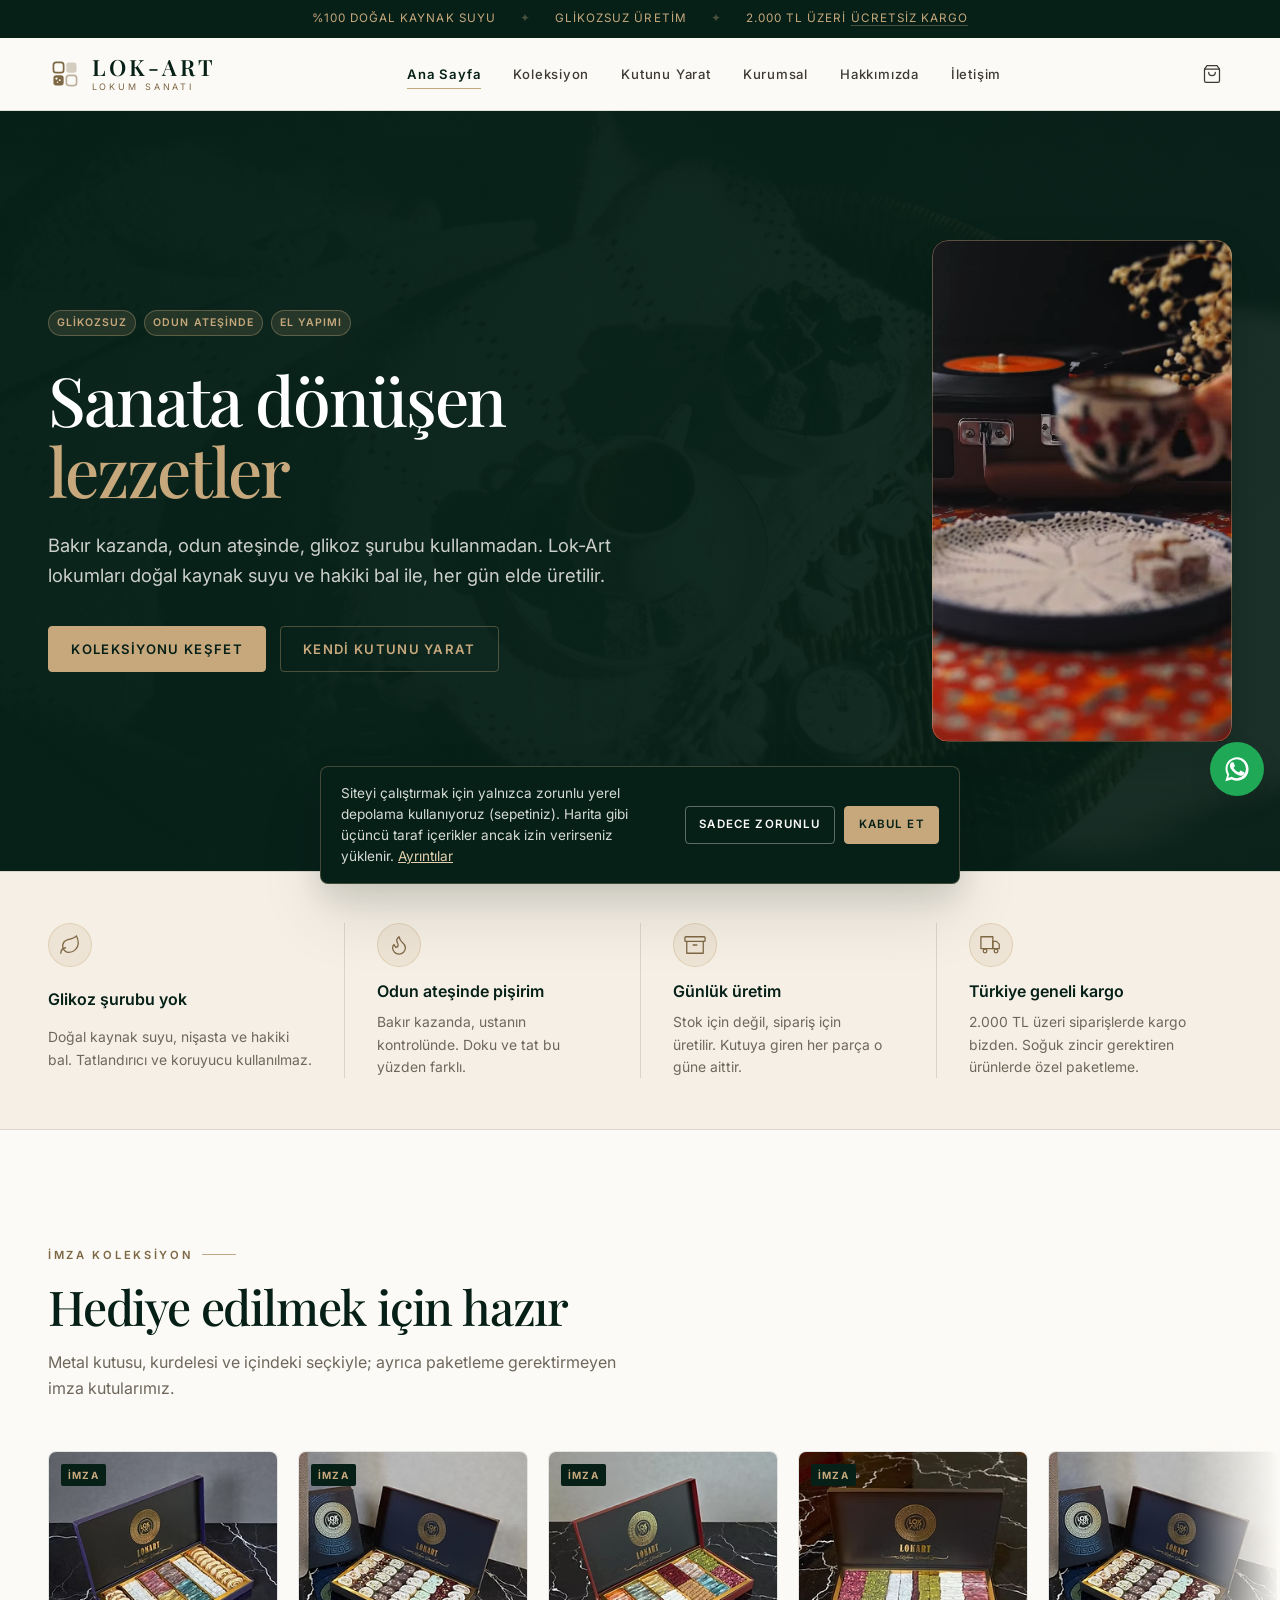
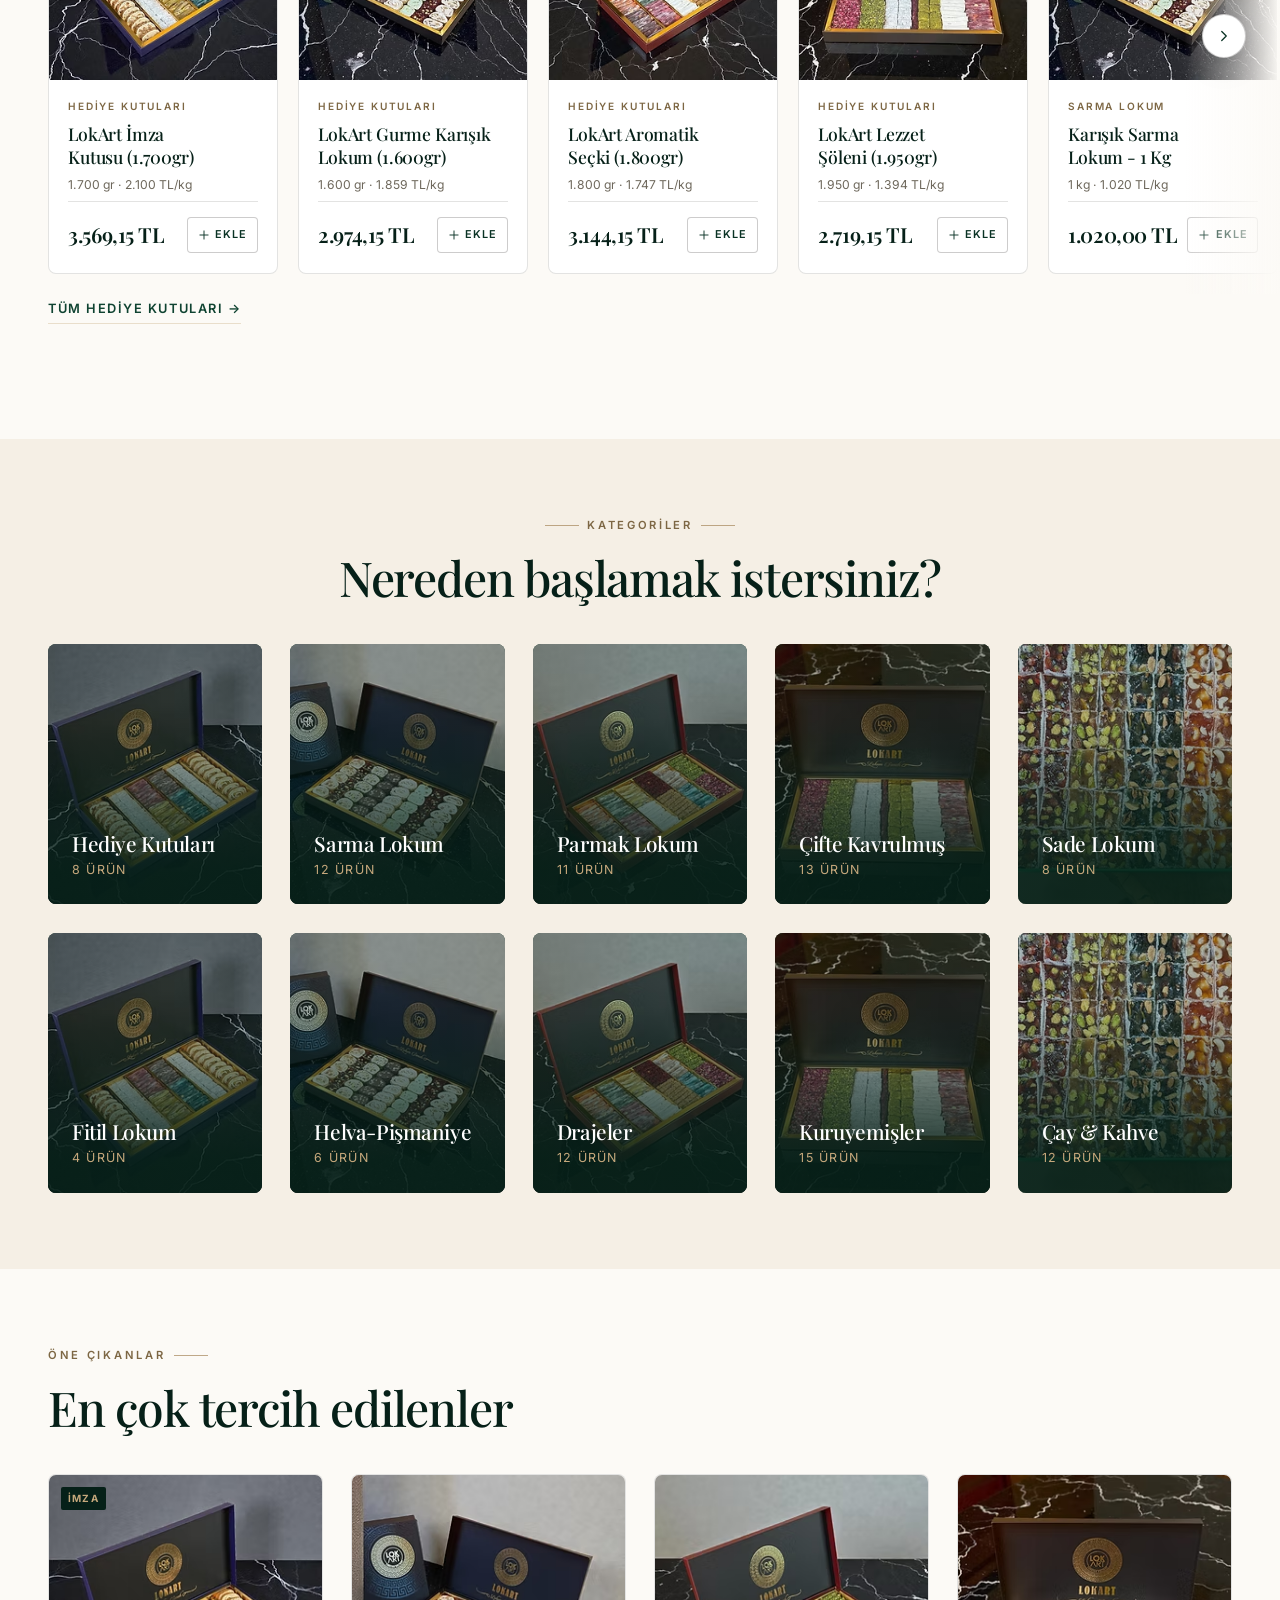
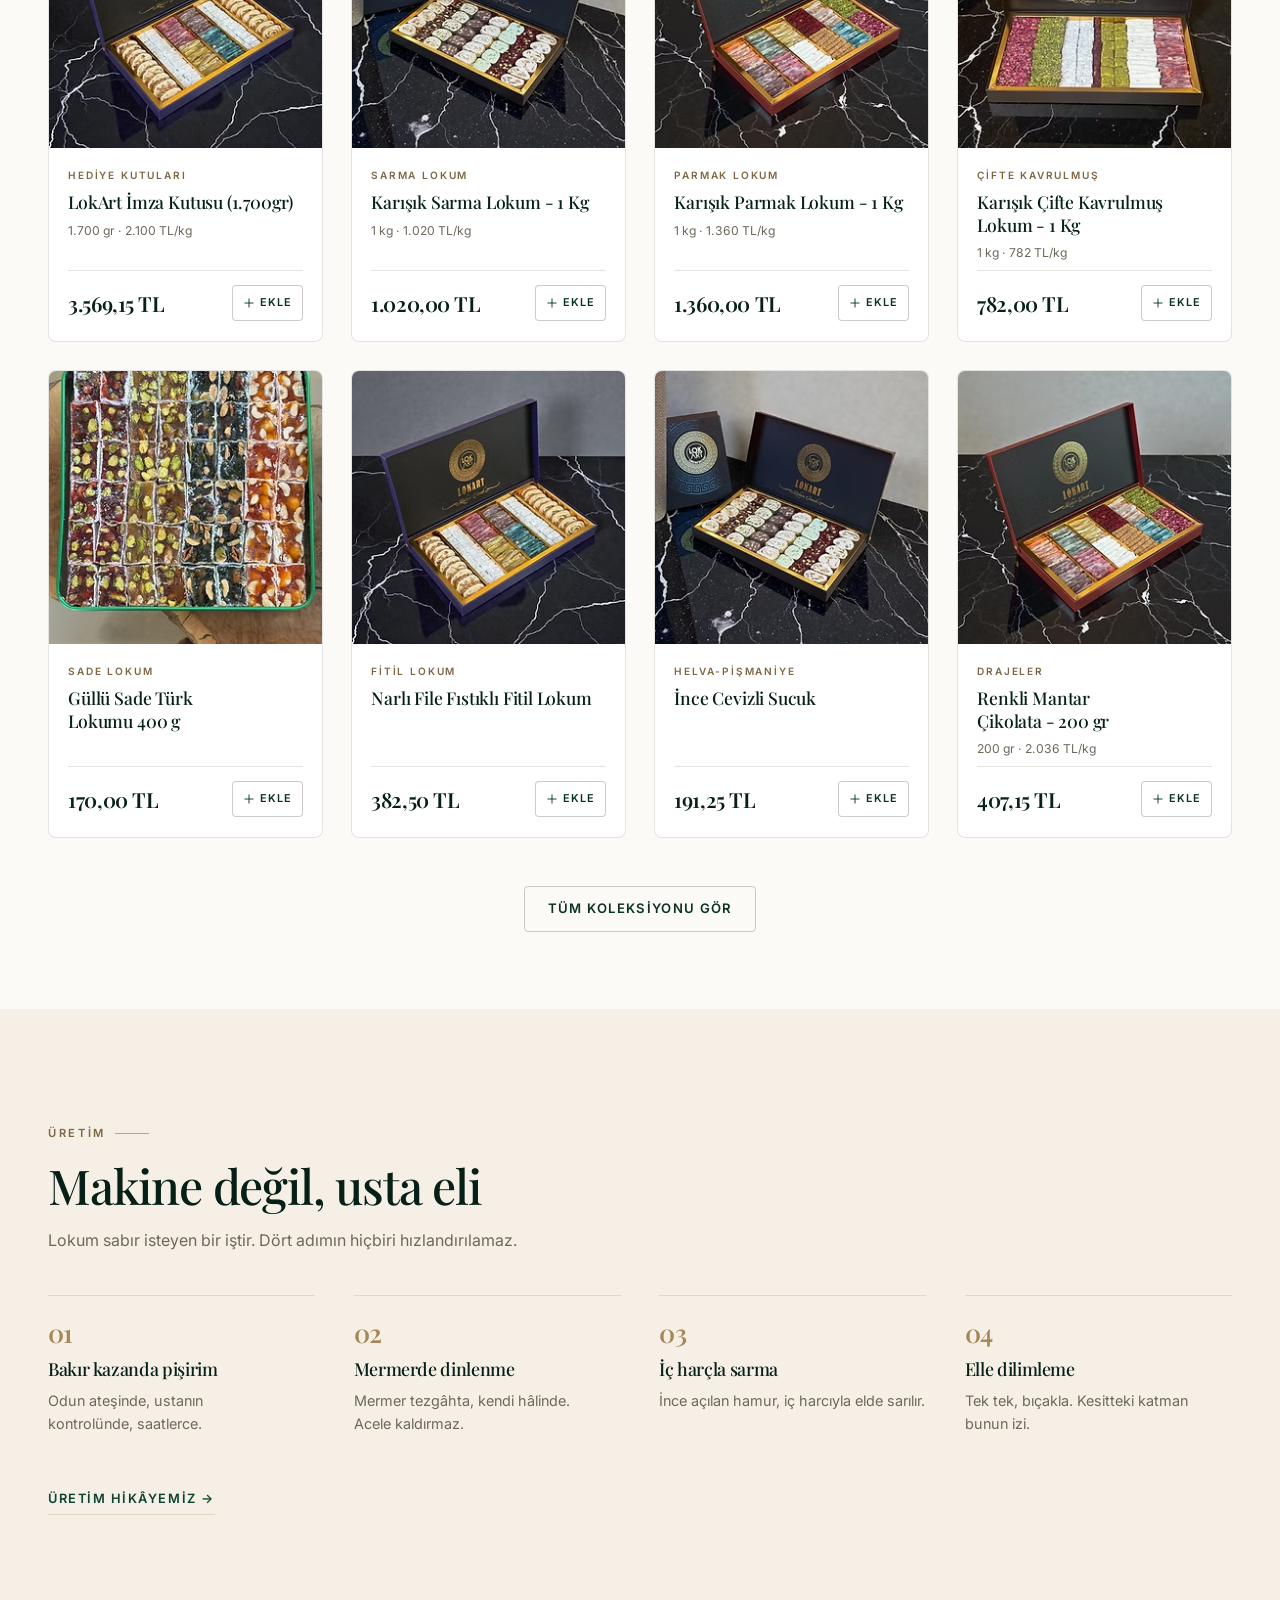
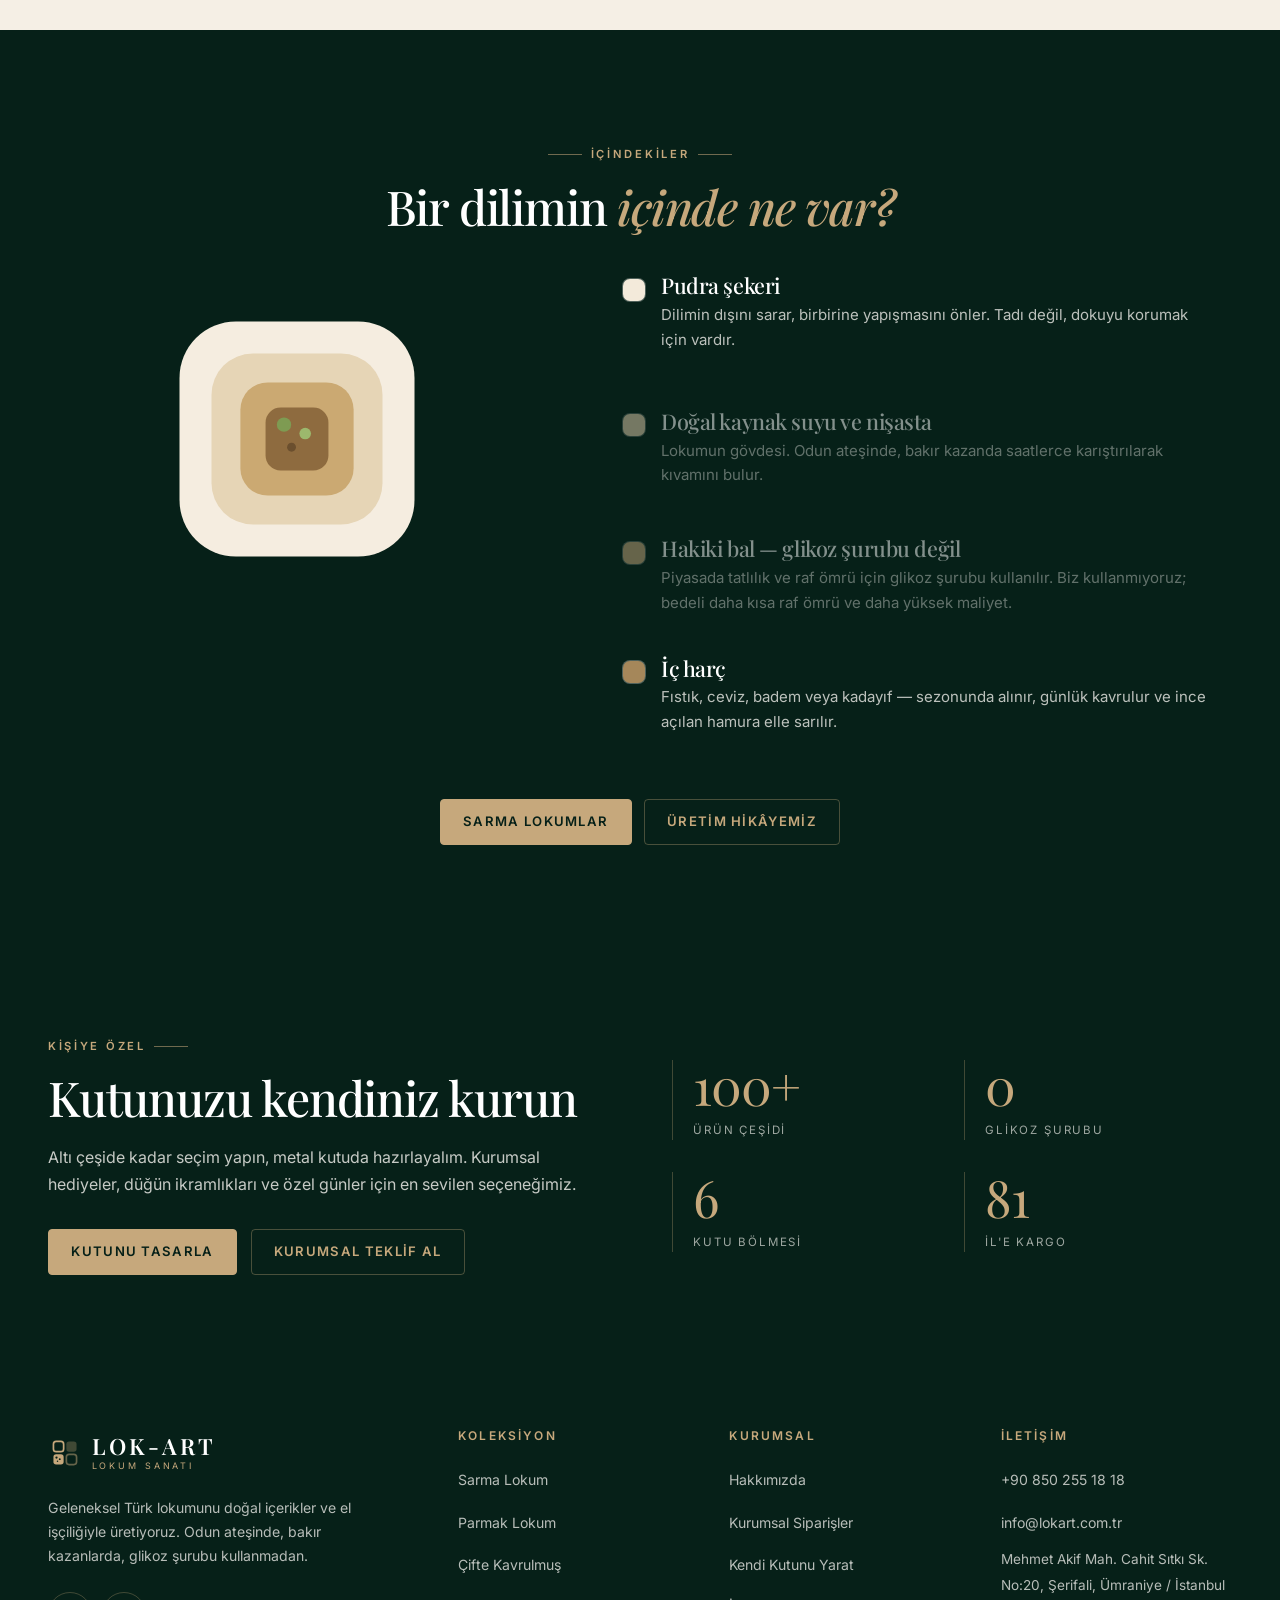
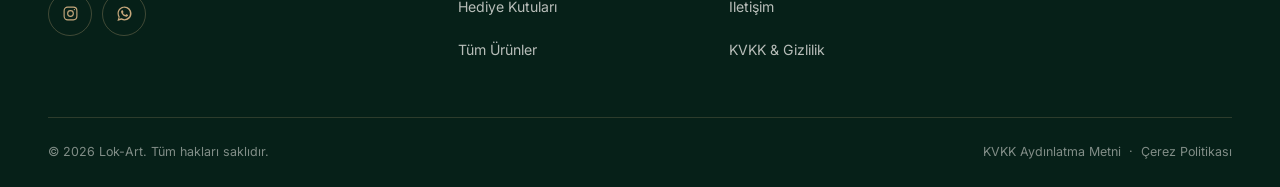
==== commit e6ca4405: "." ====
--- a/index.html
+++ b/index.html
@@ -234,47 +234,48 @@
         <h2 id="cutTitle">Bir dilimin <em>içinde ne var?</em></h2>
       </div>
 
-      <div class="cut__grid">
+      <div class="cut__grid" id="cutGrid">
+        <svg class="cut__wires" id="cutWires" aria-hidden="true" focusable="false"></svg>
         <div class="cut__stage">
-          <svg class="cut__svg" viewBox="0 0 360 360" aria-hidden="true" focusable="false">
-            <g class="cut__layer" data-layer="0">
-              <rect x="30" y="30" width="300" height="300" rx="72" fill="#F5EDE0"/>
-            </g>
-            <g class="cut__layer" data-layer="1">
-              <rect x="66" y="66" width="228" height="228" rx="55" fill="#E6D5B6"/>
-            </g>
-            <g class="cut__layer" data-layer="2">
-              <rect x="101" y="101" width="158" height="158" rx="38" fill="#CBA972"/>
-            </g>
-            <g class="cut__layer" data-layer="3">
-              <rect x="134" y="134" width="92" height="92" rx="22" fill="#8E6B3F"/>
-              <circle cx="161" cy="159" r="10.5" fill="#7E9B52"/>
-              <circle cx="192" cy="172" r="8.5" fill="#9CB86D"/>
-              <circle cx="172" cy="192" r="6.5" fill="#6B4F2E"/>
-            </g>
-          </svg>
+          <div class="cut__media" id="cutMedia">
+            <!-- Gerçek kesit fotoğrafı gelince: bu svg'nin yerine
+                 <img src="assets/kesit.jpg" alt="Sarma lokum kesiti"> koymak yeterli.
+                 İşaret noktaları data-x / data-y yüzdeleriyle ayarlanır. -->
+            <svg class="cut__svg" viewBox="0 0 360 360" aria-hidden="true" focusable="false">
+              <g class="cut__layer" data-layer="0"><rect x="30" y="30" width="300" height="300" rx="72" fill="#F5EDE0"/></g>
+              <g class="cut__layer" data-layer="1"><rect x="66" y="66" width="228" height="228" rx="55" fill="#E6D5B6"/></g>
+              <g class="cut__layer" data-layer="2"><rect x="101" y="101" width="158" height="158" rx="38" fill="#CBA972"/></g>
+              <g class="cut__layer" data-layer="3">
+                <rect x="134" y="134" width="92" height="92" rx="22" fill="#8E6B3F"/>
+                <circle cx="161" cy="159" r="10.5" fill="#7E9B52"/>
+                <circle cx="192" cy="172" r="8.5" fill="#9CB86D"/>
+                <circle cx="172" cy="192" r="6.5" fill="#6B4F2E"/>
+              </g>
+            </svg>
+            <span class="cut__pin" id="cutPin" aria-hidden="true"></span>
+          </div>
         </div>
 
         <ol class="cut__list">
-          <li class="cut__item" data-layer="0">
+          <li class="cut__item" data-layer="0" data-x="50" data-y="13">
             <span class="cut__swatch" style="--sw:#F3EADA"></span>
             <h3>Pudra şekeri</h3>
             <p>Dilimin dışını sarar, birbirine yapışmasını önler. Tadı değil,
                dokuyu korumak için vardır.</p>
           </li>
-          <li class="cut__item" data-layer="1">
+          <li class="cut__item" data-layer="1" data-x="79" data-y="31">
             <span class="cut__swatch" style="--sw:#E3D0AE"></span>
             <h3>Doğal kaynak suyu ve nişasta</h3>
             <p>Lokumun gövdesi. Odun ateşinde, bakır kazanda saatlerce
                karıştırılarak kıvamını bulur.</p>
           </li>
-          <li class="cut__item" data-layer="2">
+          <li class="cut__item" data-layer="2" data-x="27" data-y="62">
             <span class="cut__swatch" style="--sw:#C6A87C"></span>
             <h3>Hakiki bal — glikoz şurubu değil</h3>
             <p>Piyasada tatlılık ve raf ömrü için glikoz şurubu kullanılır.
                Biz kullanmıyoruz; bedeli daha kısa raf ömrü ve daha yüksek maliyet.</p>
           </li>
-          <li class="cut__item" data-layer="3">
+          <li class="cut__item" data-layer="3" data-x="55" data-y="52">
             <span class="cut__swatch" style="--sw:#A5875A"></span>
             <h3>İç harç</h3>
             <p>Fıstık, ceviz, badem veya kadayıf — sezonunda alınır, günlük kavrulur
--- a/style.css
+++ b/style.css
@@ -869,8 +869,20 @@
 .cut h2 em{font-style:italic; color:var(--gold)}
 
 .cut__grid{
+  position:relative;
   display:grid; grid-template-columns:minmax(0,0.9fr) minmax(0,1.1fr);
   gap:clamp(2rem,6vw,5rem); align-items:start;
+}
+/* Okunan maddeden görseldeki ilgili noktaya uzanan ince bağlantı çizgisi */
+.cut__wires{position:absolute; inset:0; pointer-events:none; z-index:3; overflow:visible}
+.cut__wire{opacity:.85}   /* uzunluk ve geçiş JS'te, yolun gerçek boyuna göre */
+.cut__media{position:relative; display:inline-block}
+.cut__pin{
+  position:absolute; width:12px; height:12px; margin:-6px 0 0 -6px; border-radius:50%;
+  background:var(--gold);
+  box-shadow:0 0 0 5px rgba(198,168,124,.25), 0 0 0 1.5px rgba(6,32,24,.5) inset;
+  opacity:0; transition:opacity .3s var(--ease), left .5s var(--ease), top .5s var(--ease);
+  z-index:4; pointer-events:none;
 }
 .cut__stage{
   position:sticky; top:calc(50vh - 170px);
@@ -919,6 +931,7 @@
      diyagram bir kez görünüp açılır, maddeler altında normal liste olarak okunur. */
   .cut__grid{grid-template-columns:1fr; gap:2rem}
   .cut__stage{position:static; padding-block:.5rem 1rem}
+  .cut__wires,.cut__pin{display:none}
   .cut__svg{width:min(250px,66vw)}
   .cut__list{gap:1.75rem}
   .cut__item{opacity:1; transform:none}
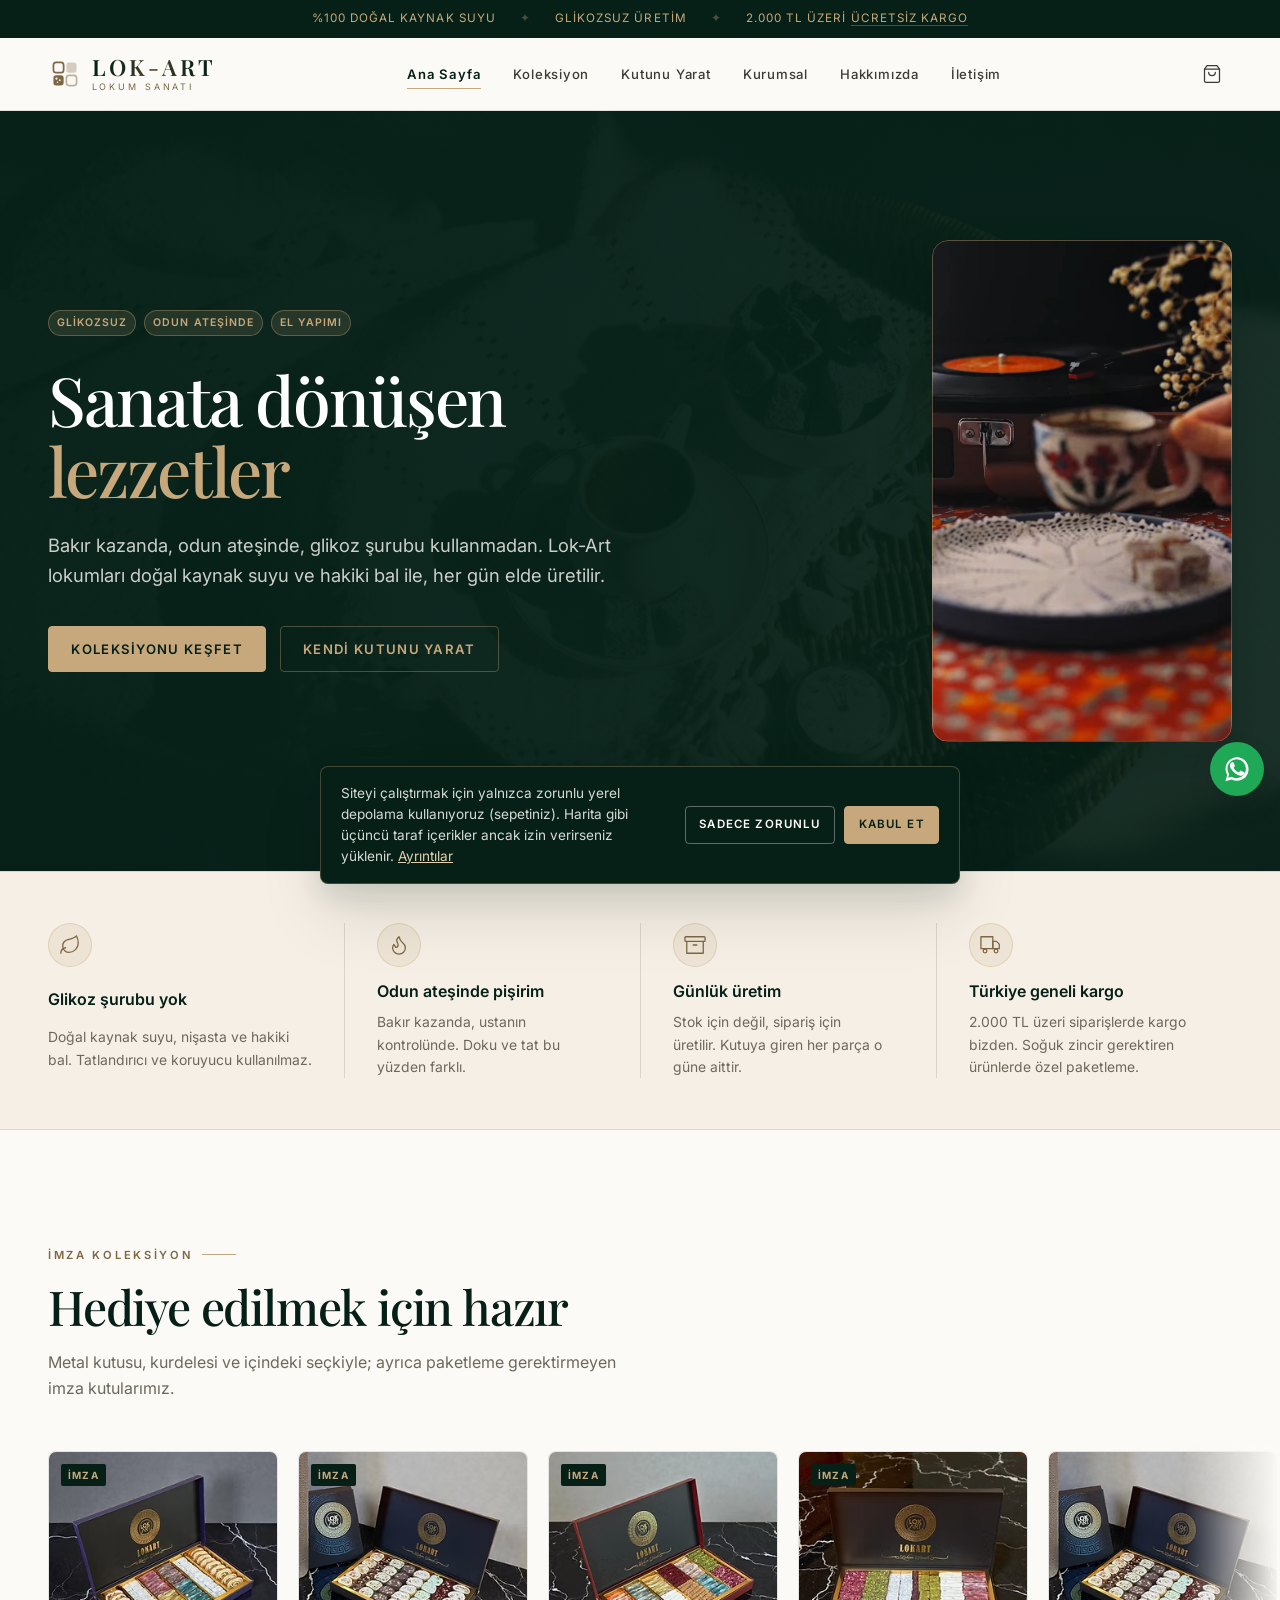
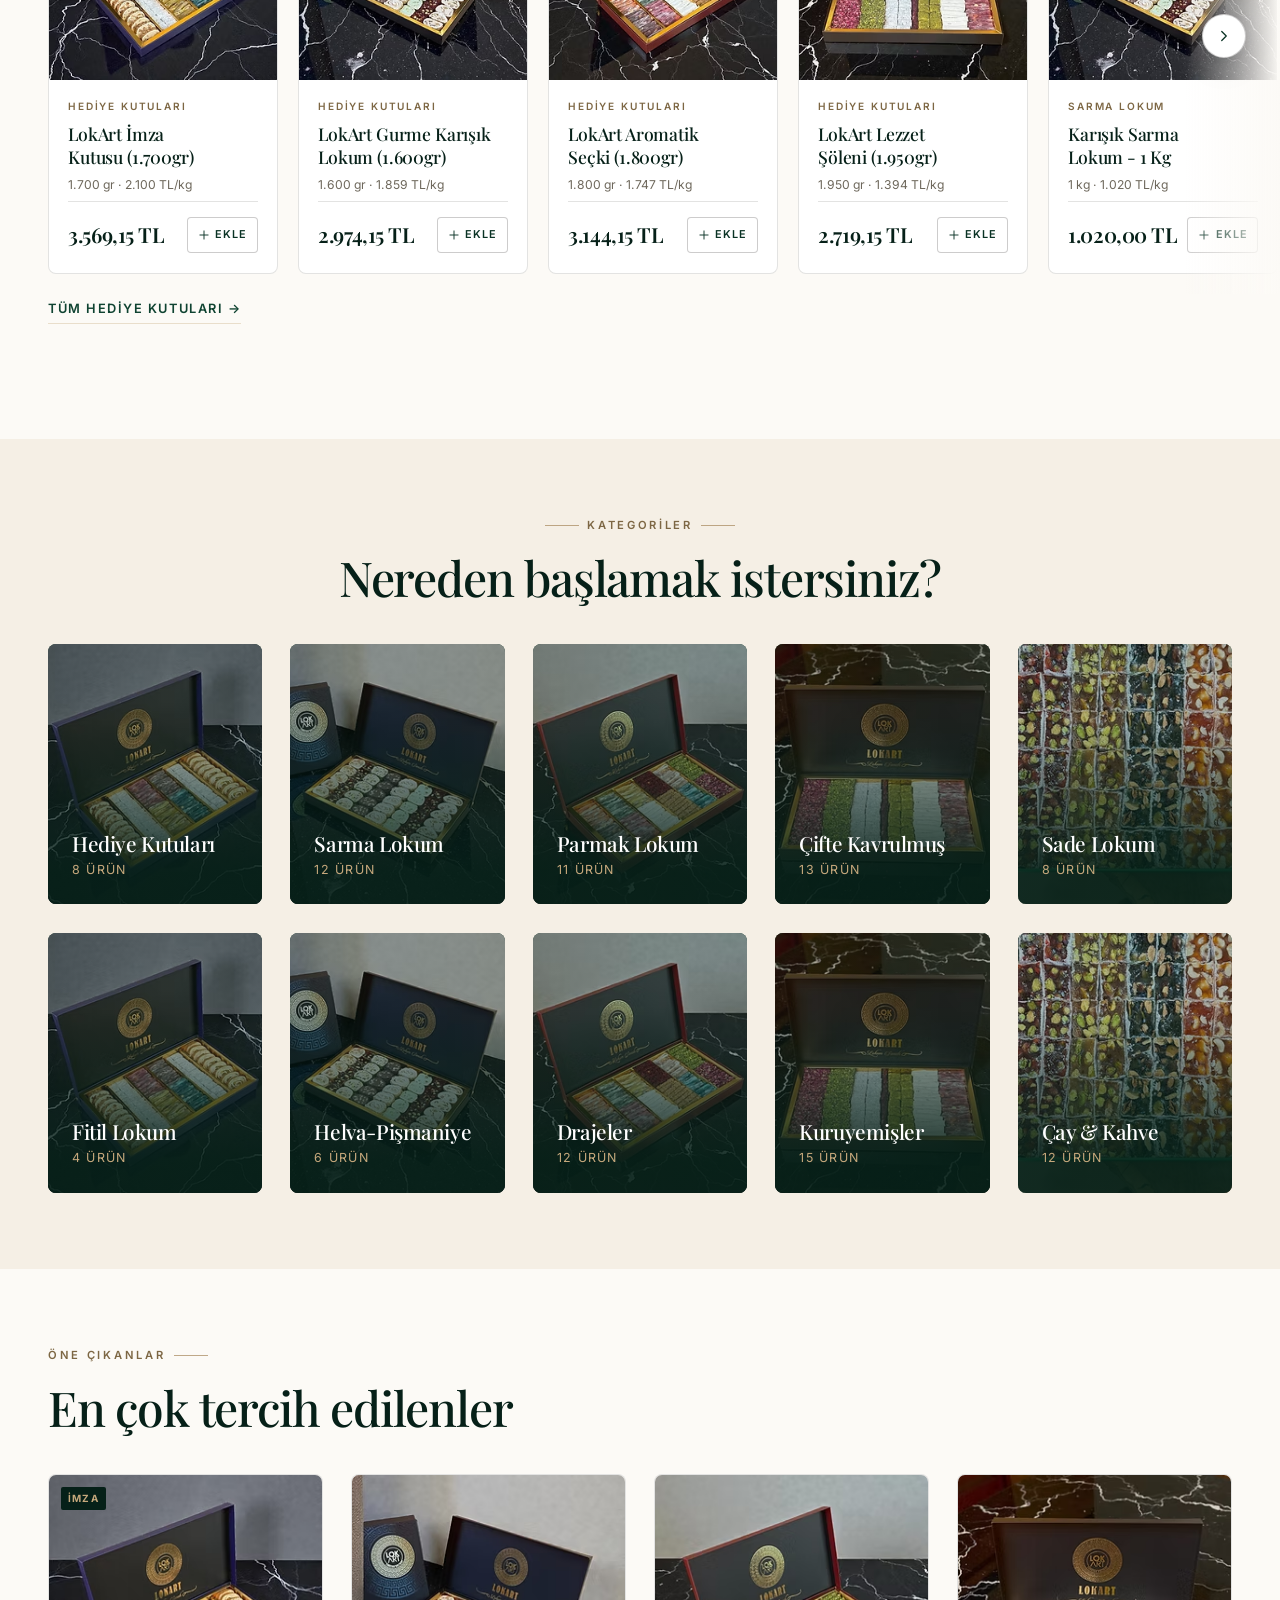
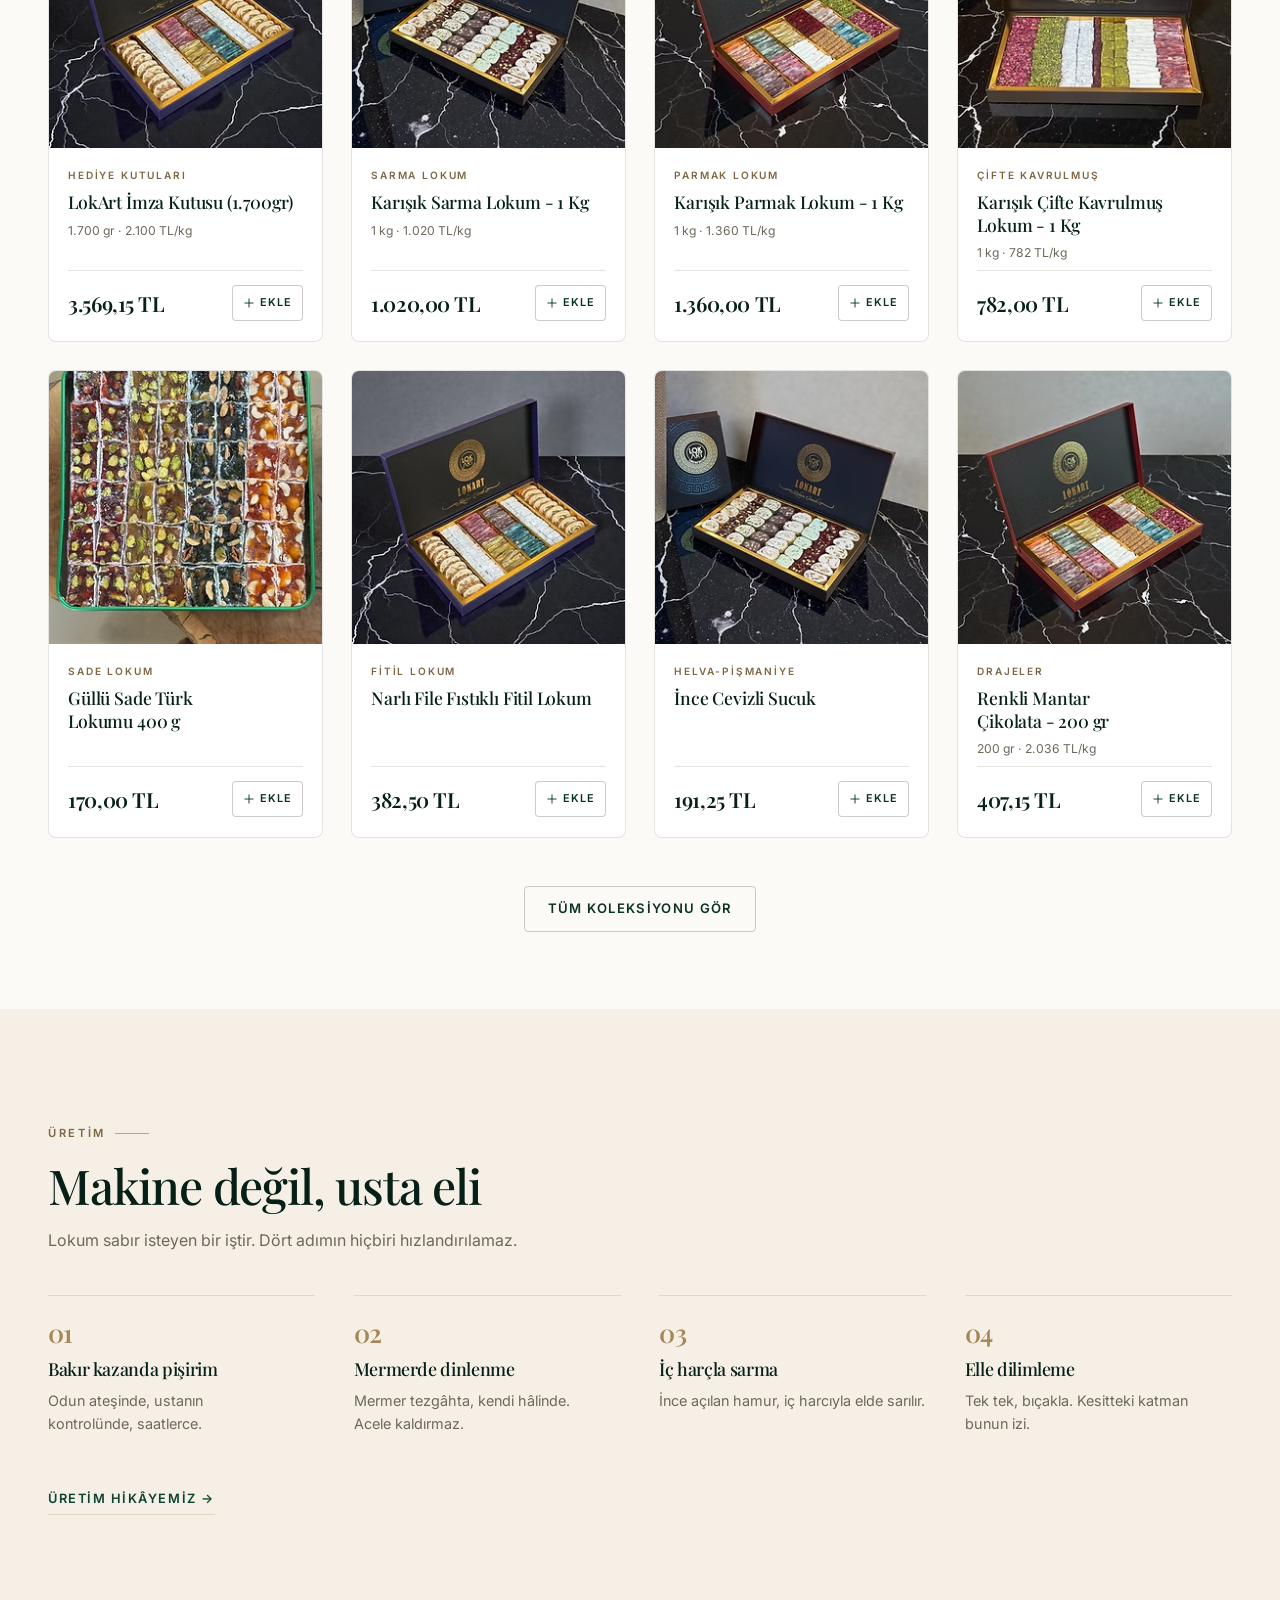
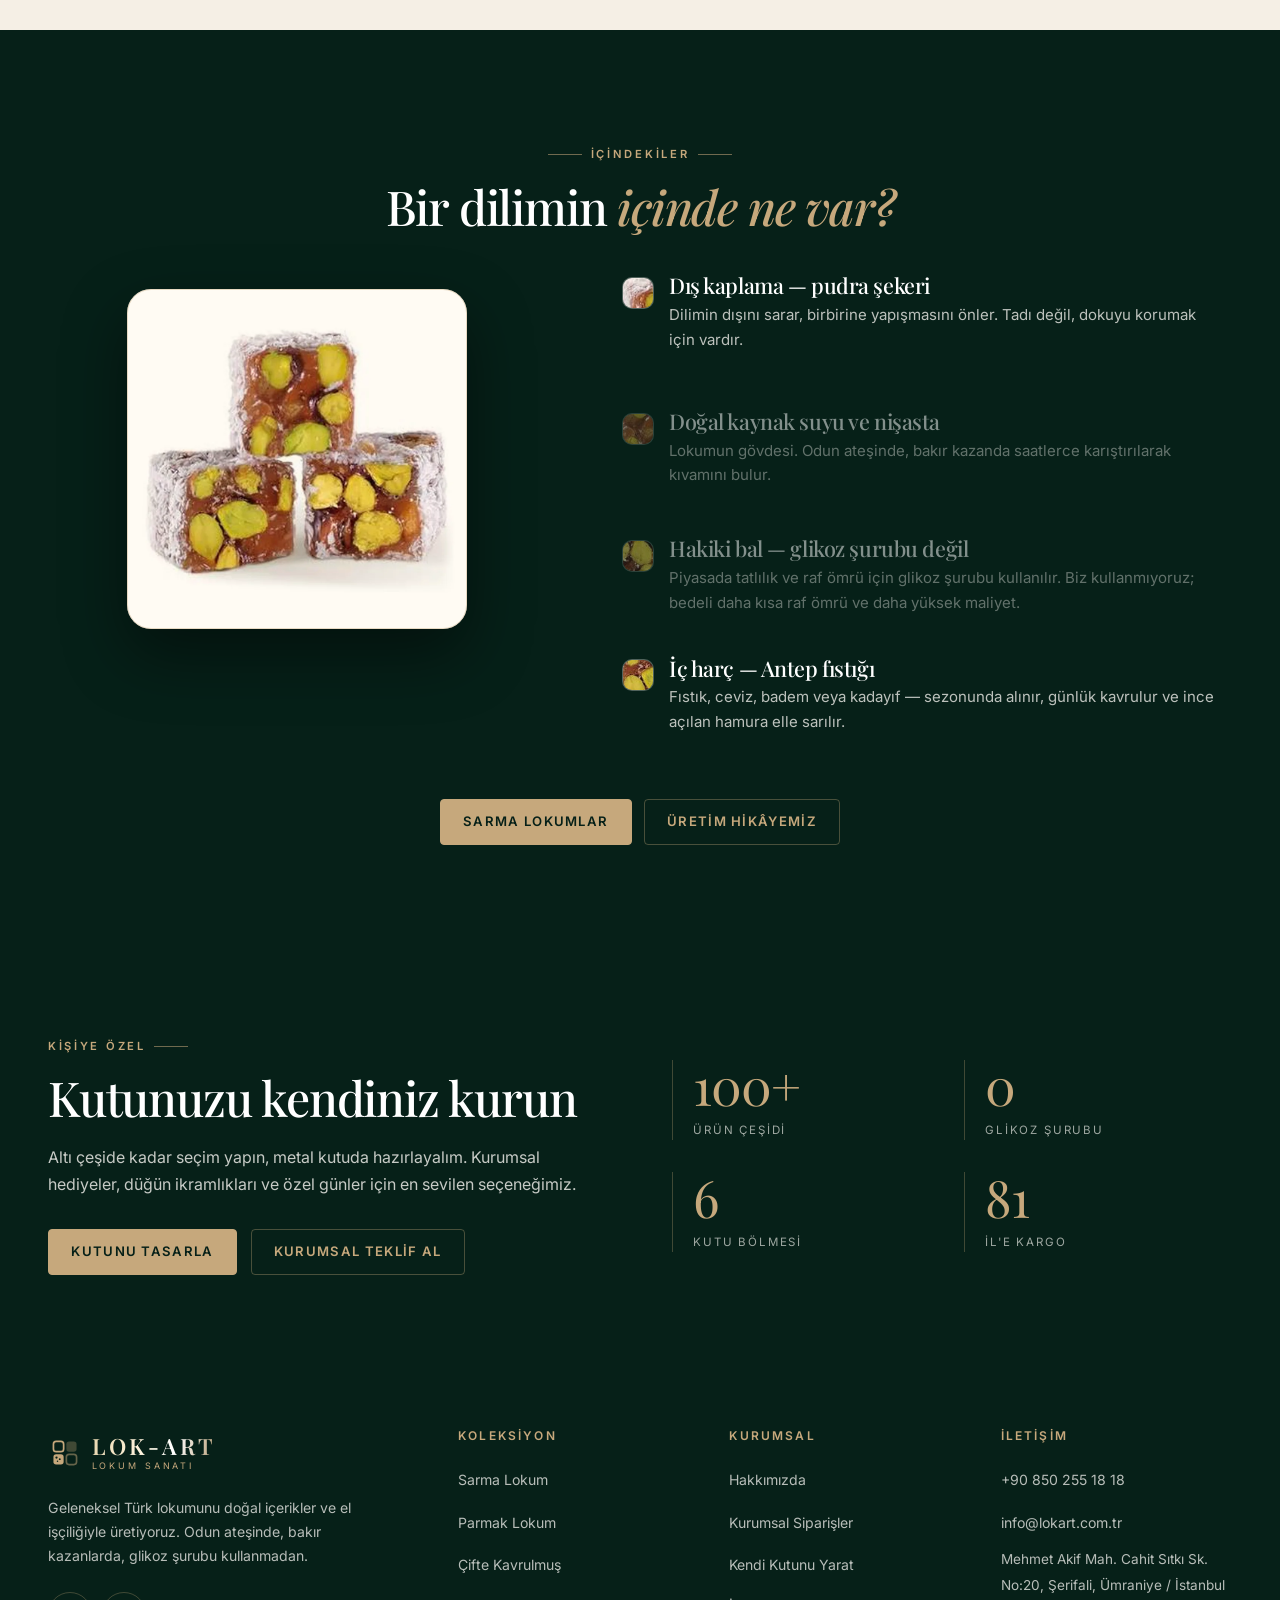
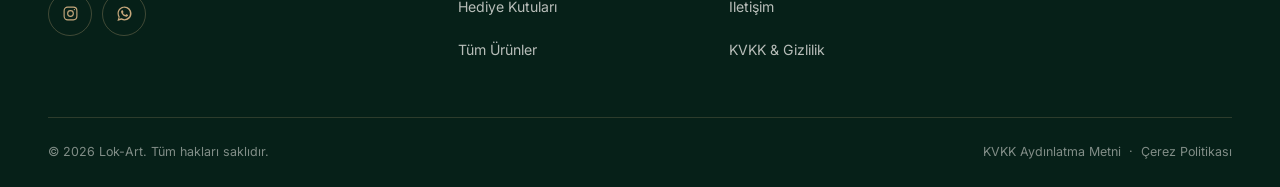
==== commit bbf9108c: "." ====
--- a/index.html
+++ b/index.html
@@ -238,46 +238,43 @@
         <svg class="cut__wires" id="cutWires" aria-hidden="true" focusable="false"></svg>
         <div class="cut__stage">
           <div class="cut__media" id="cutMedia">
-            <!-- Gerçek kesit fotoğrafı gelince: bu svg'nin yerine
-                 <img src="assets/kesit.jpg" alt="Sarma lokum kesiti"> koymak yeterli.
-                 İşaret noktaları data-x / data-y yüzdeleriyle ayarlanır. -->
-            <svg class="cut__svg" viewBox="0 0 360 360" aria-hidden="true" focusable="false">
-              <g class="cut__layer" data-layer="0"><rect x="30" y="30" width="300" height="300" rx="72" fill="#F5EDE0"/></g>
-              <g class="cut__layer" data-layer="1"><rect x="66" y="66" width="228" height="228" rx="55" fill="#E6D5B6"/></g>
-              <g class="cut__layer" data-layer="2"><rect x="101" y="101" width="158" height="158" rx="38" fill="#CBA972"/></g>
-              <g class="cut__layer" data-layer="3">
-                <rect x="134" y="134" width="92" height="92" rx="22" fill="#8E6B3F"/>
-                <circle cx="161" cy="159" r="10.5" fill="#7E9B52"/>
-                <circle cx="192" cy="172" r="8.5" fill="#9CB86D"/>
-                <circle cx="172" cy="192" r="6.5" fill="#6B4F2E"/>
-              </g>
-            </svg>
+            <!-- GEÇİCİ GÖRSEL. Müşteriden gerçek kesit fotoğrafı (lokum ortadan
+                 kesilmiş, katmanlar görünür, en az 1400x1400) gelince yalnızca bu
+                 <picture> ve aşağıdaki dört data-x / data-y yüzdesi değişir;
+                 mekanizmaya dokunulmaz. Renk kutuları da kesitten kırpılır
+                 (tools/kesit.py ile aynı noktalardan). -->
+            <picture>
+              <source srcset="assets/kesit.webp" type="image/webp">
+              <img class="cut__photo" src="assets/kesit.jpg" width="900" height="900"
+                   alt="Antep fıstıklı lokum — dış kaplaması, gövdesi ve içindeki fıstık görünüyor"
+                   loading="lazy" decoding="async">
+            </picture>
             <span class="cut__pin" id="cutPin" aria-hidden="true"></span>
           </div>
         </div>
 
         <ol class="cut__list">
-          <li class="cut__item" data-layer="0" data-x="50" data-y="13">
-            <span class="cut__swatch" style="--sw:#F3EADA"></span>
-            <h3>Pudra şekeri</h3>
+          <li class="cut__item" data-layer="0" data-x="37" data-y="19">
+            <span class="cut__swatch" style="--sw:#E8DFDB; background-image:url('assets/kesit-s1.jpg')"></span>
+            <h3>Dış kaplama — pudra şekeri</h3>
             <p>Dilimin dışını sarar, birbirine yapışmasını önler. Tadı değil,
                dokuyu korumak için vardır.</p>
           </li>
-          <li class="cut__item" data-layer="1" data-x="79" data-y="31">
-            <span class="cut__swatch" style="--sw:#E3D0AE"></span>
+          <li class="cut__item" data-layer="1" data-x="44" data-y="34">
+            <span class="cut__swatch" style="--sw:#8A4527; background-image:url('assets/kesit-s2.jpg')"></span>
             <h3>Doğal kaynak suyu ve nişasta</h3>
             <p>Lokumun gövdesi. Odun ateşinde, bakır kazanda saatlerce
                karıştırılarak kıvamını bulur.</p>
           </li>
-          <li class="cut__item" data-layer="2" data-x="27" data-y="62">
-            <span class="cut__swatch" style="--sw:#C6A87C"></span>
+          <li class="cut__item" data-layer="2" data-x="67" data-y="62">
+            <span class="cut__swatch" style="--sw:#8A5543; background-image:url('assets/kesit-s3.jpg')"></span>
             <h3>Hakiki bal — glikoz şurubu değil</h3>
             <p>Piyasada tatlılık ve raf ömrü için glikoz şurubu kullanılır.
                Biz kullanmıyoruz; bedeli daha kısa raf ömrü ve daha yüksek maliyet.</p>
           </li>
-          <li class="cut__item" data-layer="3" data-x="55" data-y="52">
-            <span class="cut__swatch" style="--sw:#A5875A"></span>
-            <h3>İç harç</h3>
+          <li class="cut__item" data-layer="3" data-x="25" data-y="66">
+            <span class="cut__swatch" style="--sw:#CAB43E; background-image:url('assets/kesit-s4.jpg')"></span>
+            <h3>İç harç — Antep fıstığı</h3>
             <p>Fıstık, ceviz, badem veya kadayıf — sezonunda alınır, günlük kavrulur
                ve ince açılan hamura elle sarılır.</p>
           </li>
--- a/style.css
+++ b/style.css
@@ -661,6 +661,45 @@
 .site-footer .brand__mark .bm-d,.mobile-nav .brand__mark .bm-d{fill:var(--emerald-900)}
 @media (max-width:640px){ .brand__mark{width:29px; height:29px} }
 .brand__name{font-family:var(--font-display); font-size:1.4rem; font-weight:600; letter-spacing:.14em; color:var(--emerald-900)}
+
+/* Marka yazısında metalik geçiş + sayfa açılışında tek bir parlama.
+   Açık zeminde ALTIN kullanılmıyor: #C6A87C krem üzerinde 2,1:1, okunmuyor.
+   Onun yerine mürekkepten sıcak bronza çıkan bir geçiş — en açık durak #7A6240,
+   5,5:1. Koyu zeminde asıl metalik altın burada.
+   Geçiş 260% genişlikte: parlak bant sağdan süzülüp yazının ortasında duruyor.
+   İki ayrı keyframe var çünkü açık ve koyu zeminin duruş noktası farklı. */
+.brand__name{
+  background-image:linear-gradient(100deg,
+    #062018 0%, #062018 32%, #1E2C1D 42%, #5C4B31 50%, #1A2A1C 58%, #062018 68%, #062018 100%);
+  background-size:260% 100%; background-position:50% 0; background-repeat:no-repeat;
+}
+.site-footer .brand__name,.mobile-nav .brand__name{
+  background-image:linear-gradient(100deg,
+    #C6A87C 0%, #E8D6AE 24%, #FFF6E2 42%, #FFFFFF 50%, #A98B5C 66%, #C6A87C 100%);
+  background-position:40% 0;
+}
+@supports ((-webkit-background-clip:text) or (background-clip:text)){
+  .brand__name{
+    display:inline-block;
+    -webkit-background-clip:text; background-clip:text;
+    -webkit-text-fill-color:transparent;
+    animation:brandSheen 1.5s var(--ease) .4s 1 both;
+  }
+  .site-footer .brand__name,.mobile-nav .brand__name{animation-name:brandSheenDark}
+  .brand:hover .brand__name{animation:brandSheen 1.2s var(--ease) 1 both}
+  .site-footer .brand:hover .brand__name,
+  .mobile-nav .brand:hover .brand__name{animation:brandSheenDark 1.2s var(--ease) 1 both}
+}
+@keyframes brandSheen{     from{background-position:100% 0} to{background-position:50% 0} }
+@keyframes brandSheenDark{ from{background-position:100% 0} to{background-position:40% 0} }
+@media (prefers-reduced-motion:reduce){
+  /* Süzülme yok; geçiş olduğu yerde duruyor */
+  .brand__name{animation:none !important}
+}
+@media print{
+  /* Baskıda şeffaf dolgu beyaz çıkar */
+  .brand__name{background-image:none; -webkit-text-fill-color:currentColor; color:#000 !important}
+}
 .brand__tag{font-size:.56rem; letter-spacing:.32em; text-transform:uppercase; color:var(--gold-ink); margin-top:.3rem}
 
 .nav{display:flex; gap:2rem; align-items:center}
@@ -876,7 +915,7 @@
 /* Okunan maddeden görseldeki ilgili noktaya uzanan ince bağlantı çizgisi */
 .cut__wires{position:absolute; inset:0; pointer-events:none; z-index:3; overflow:visible}
 .cut__wire{opacity:.85}   /* uzunluk ve geçiş JS'te, yolun gerçek boyuna göre */
-.cut__media{position:relative; display:inline-block}
+.cut__media{position:relative; display:block; width:min(340px,100%)}
 .cut__pin{
   position:absolute; width:12px; height:12px; margin:-6px 0 0 -6px; border-radius:50%;
   background:var(--gold);
@@ -888,26 +927,15 @@
   position:sticky; top:calc(50vh - 170px);
   display:grid; place-items:center; padding-block:1rem;
 }
-.cut__svg{width:min(330px,100%); height:auto; overflow:visible}
-/* Şema: dıştan içe pudra / gövde / bal / iç harç. Fotoğraf taklidi değil —
-   marka işaretiyle aynı yuvarlak kare dili. Okunan katman altın çerçeve alıp
-   hafifçe büyür; patlatma yok, iç içelik anlatımın kendisi. */
-.cut__layer{
-  transform:scale(1); transform-origin:center;
-  transition:transform .55s var(--ease), filter .4s var(--ease);
-}
-.cut__layer rect{
-  stroke:transparent; stroke-width:0;
-  transition:stroke .4s var(--ease), stroke-width .4s var(--ease);
-}
-.cut.is-open .cut__layer{transform:scale(1)}
-.cut__layer.is-lit{transform:scale(1.035); filter:drop-shadow(0 8px 24px rgba(0,0,0,.4))}
-.cut__layer.is-lit > rect:first-child{stroke:var(--gold); stroke-width:4}
-/* Açılışta içten dışa kısa bir yerleşme */
-.cut:not(.is-open) .cut__layer[data-layer="0"]{transform:scale(.94)}
-.cut:not(.is-open) .cut__layer[data-layer="1"]{transform:scale(.90)}
-.cut:not(.is-open) .cut__layer[data-layer="2"]{transform:scale(.86)}
-.cut:not(.is-open) .cut__layer[data-layer="3"]{transform:scale(.82)}
+.cut__photo{
+  display:block; width:100%; height:auto;
+  border-radius:24px; background:var(--cream);
+  box-shadow:0 26px 64px rgba(0,0,0,.45);
+  outline:1px solid rgba(198,168,124,.4); outline-offset:-1px;
+  opacity:0; transform:scale(.965); transform-origin:center;
+  transition:opacity .6s var(--ease), transform .7s var(--ease);
+}
+.cut.is-open .cut__photo{opacity:1; transform:scale(1)}
 
 .cut__list{display:grid; gap:clamp(1.75rem,4vw,3rem); counter-reset:cut}
 .cut__item{
@@ -917,8 +945,10 @@
 }
 .cut__item.is-active{opacity:1; transform:none}
 .cut__swatch{
-  grid-row:span 2; width:22px; height:22px; margin-top:.35rem; border-radius:7px;
-  background:var(--sw); box-shadow:0 0 0 1px rgba(252,250,246,.3);
+  grid-row:span 2; width:30px; height:30px; margin-top:.3rem; border-radius:9px;
+  background-color:var(--sw); background-size:cover; background-position:center;
+  background-repeat:no-repeat;
+  box-shadow:0 0 0 1px rgba(252,250,246,.3);
   transition:box-shadow .35s var(--ease);
 }
 .cut__item.is-active .cut__swatch{box-shadow:0 0 0 2px var(--gold)}
@@ -932,14 +962,14 @@
   .cut__grid{grid-template-columns:1fr; gap:2rem}
   .cut__stage{position:static; padding-block:.5rem 1rem}
   .cut__wires,.cut__pin{display:none}
-  .cut__svg{width:min(250px,66vw)}
+  .cut__media{width:min(280px,74vw)}
   .cut__list{gap:1.75rem}
   .cut__item{opacity:1; transform:none}
   .cut__item p{font-size:.9rem}
 }
 @media (prefers-reduced-motion:reduce){
   /* Hareket istemeyen kullanıcı: şema zaten tam okunur, animasyon yok */
-  .cut__layer,.cut:not(.is-open) .cut__layer{transform:scale(1) !important; transition:none}
+  .cut__photo{opacity:1; transform:none; transition:none}
   .cut__item{opacity:1; transform:none; transition:none}
 }
 
